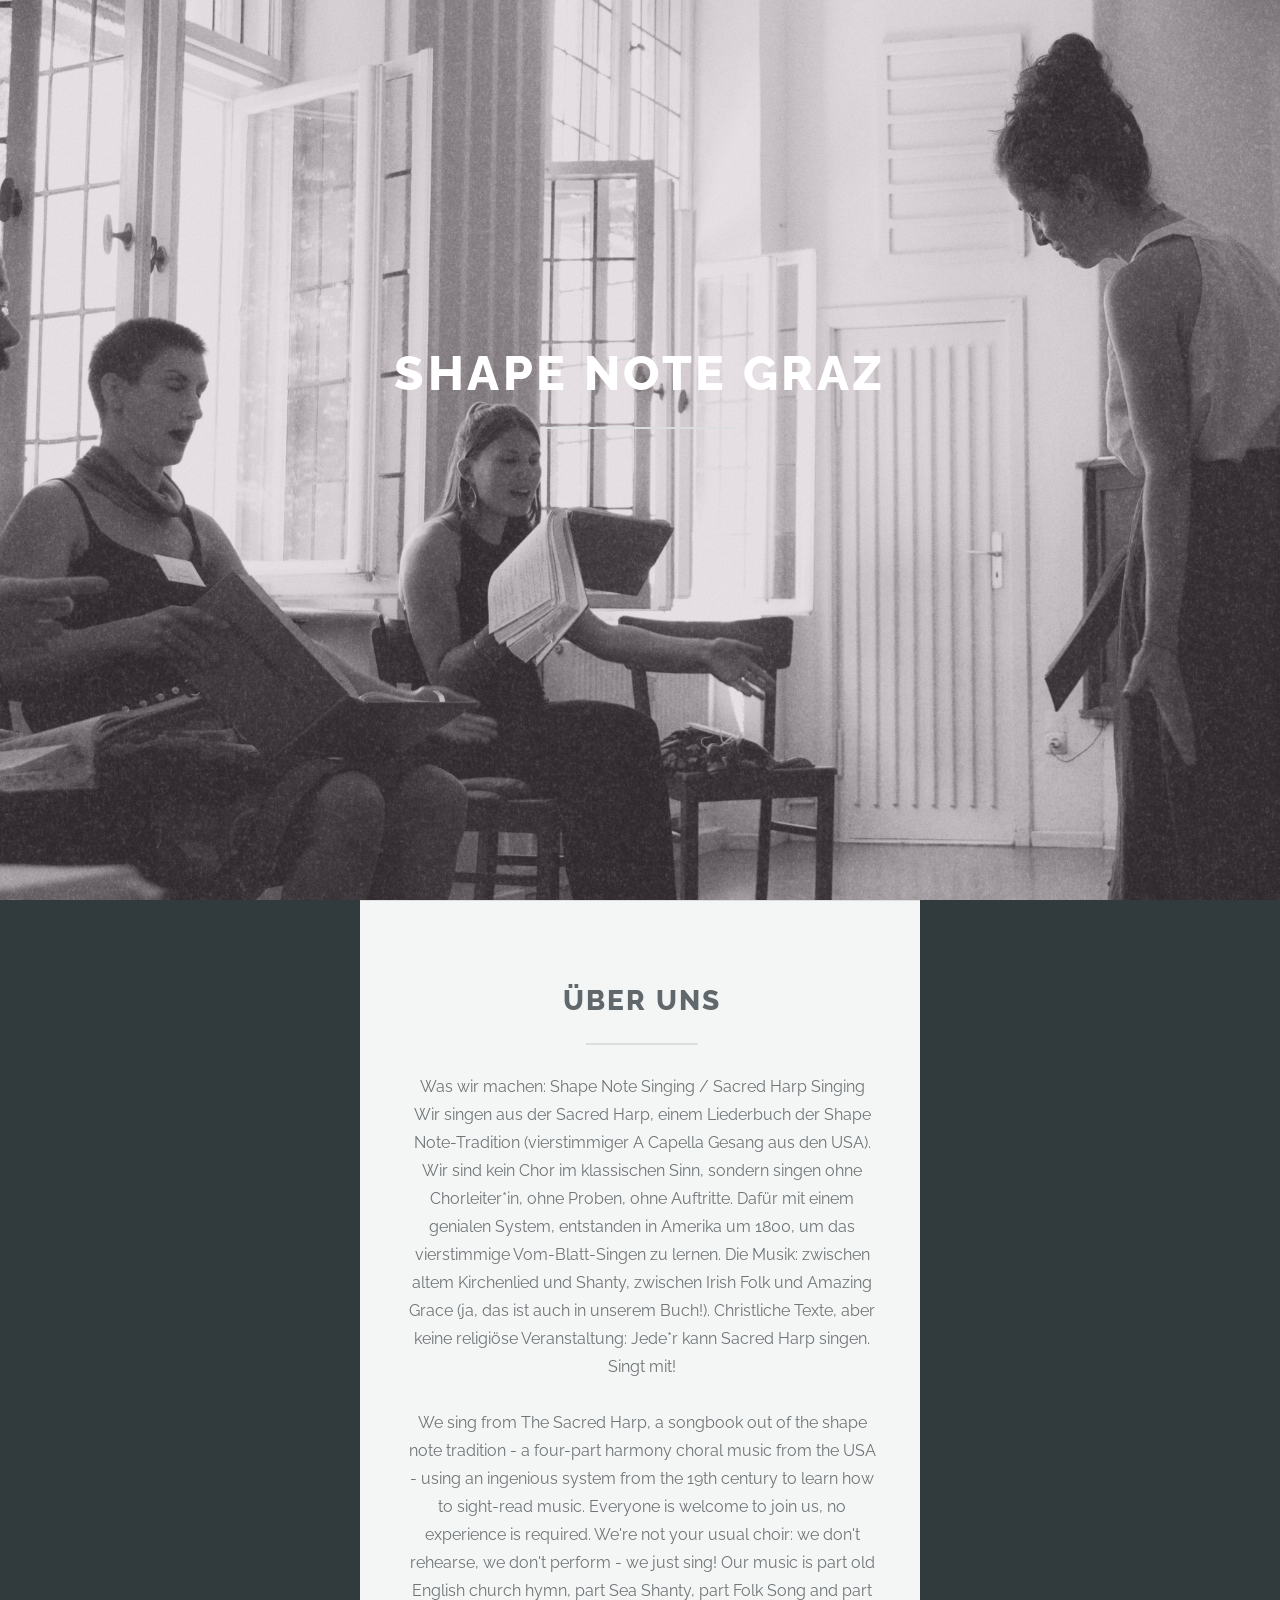
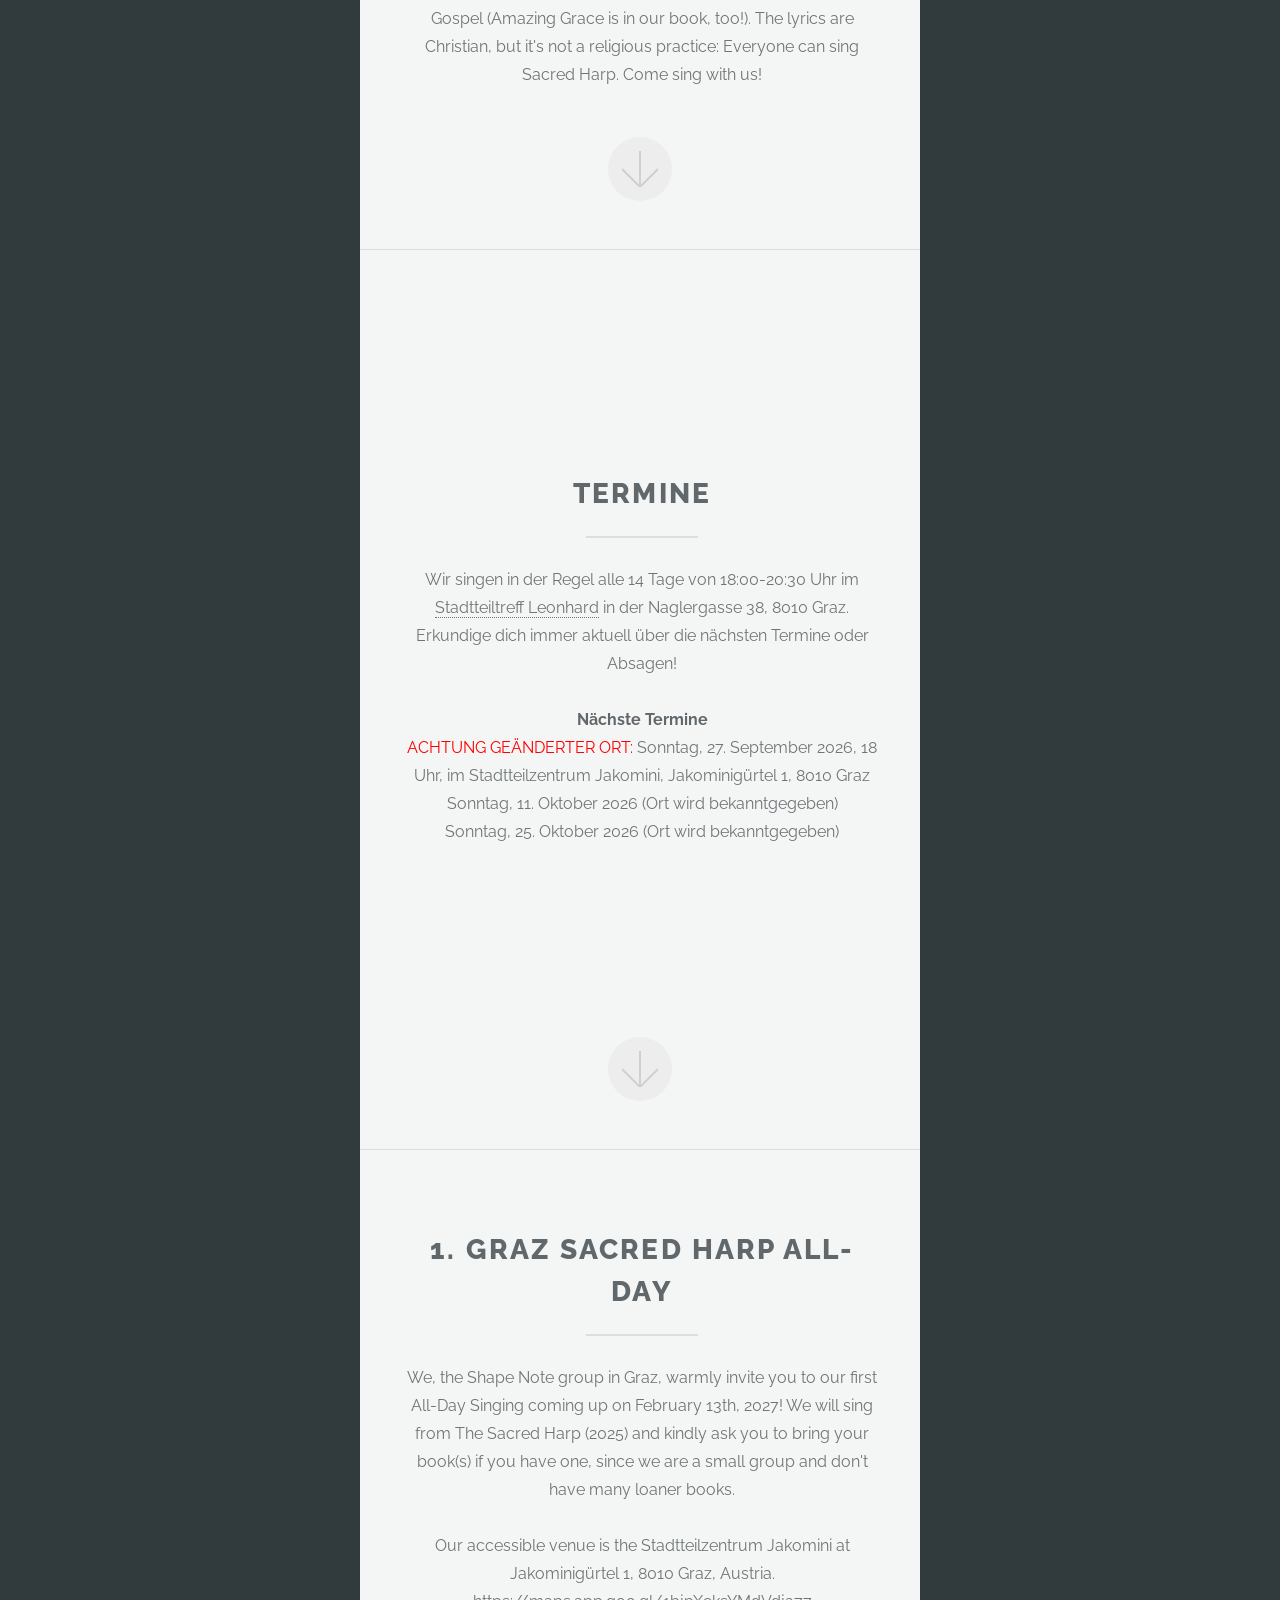
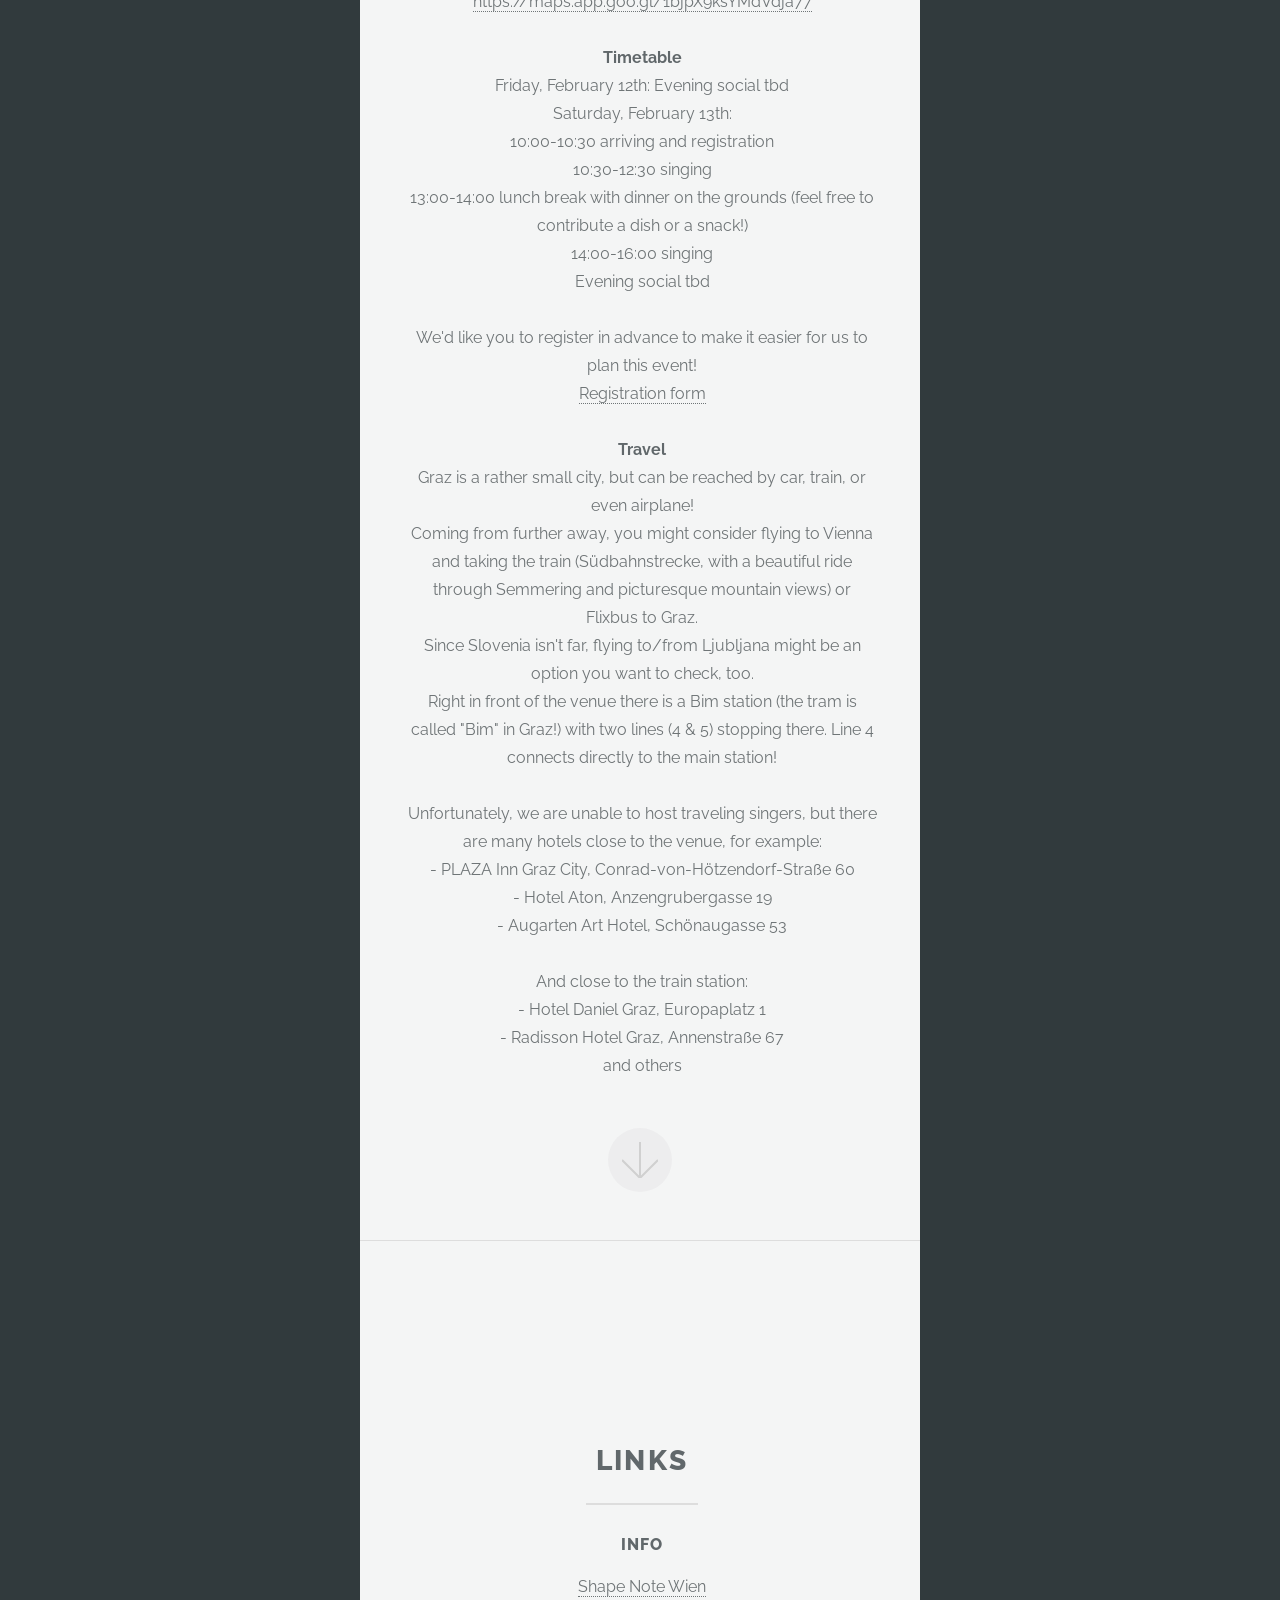
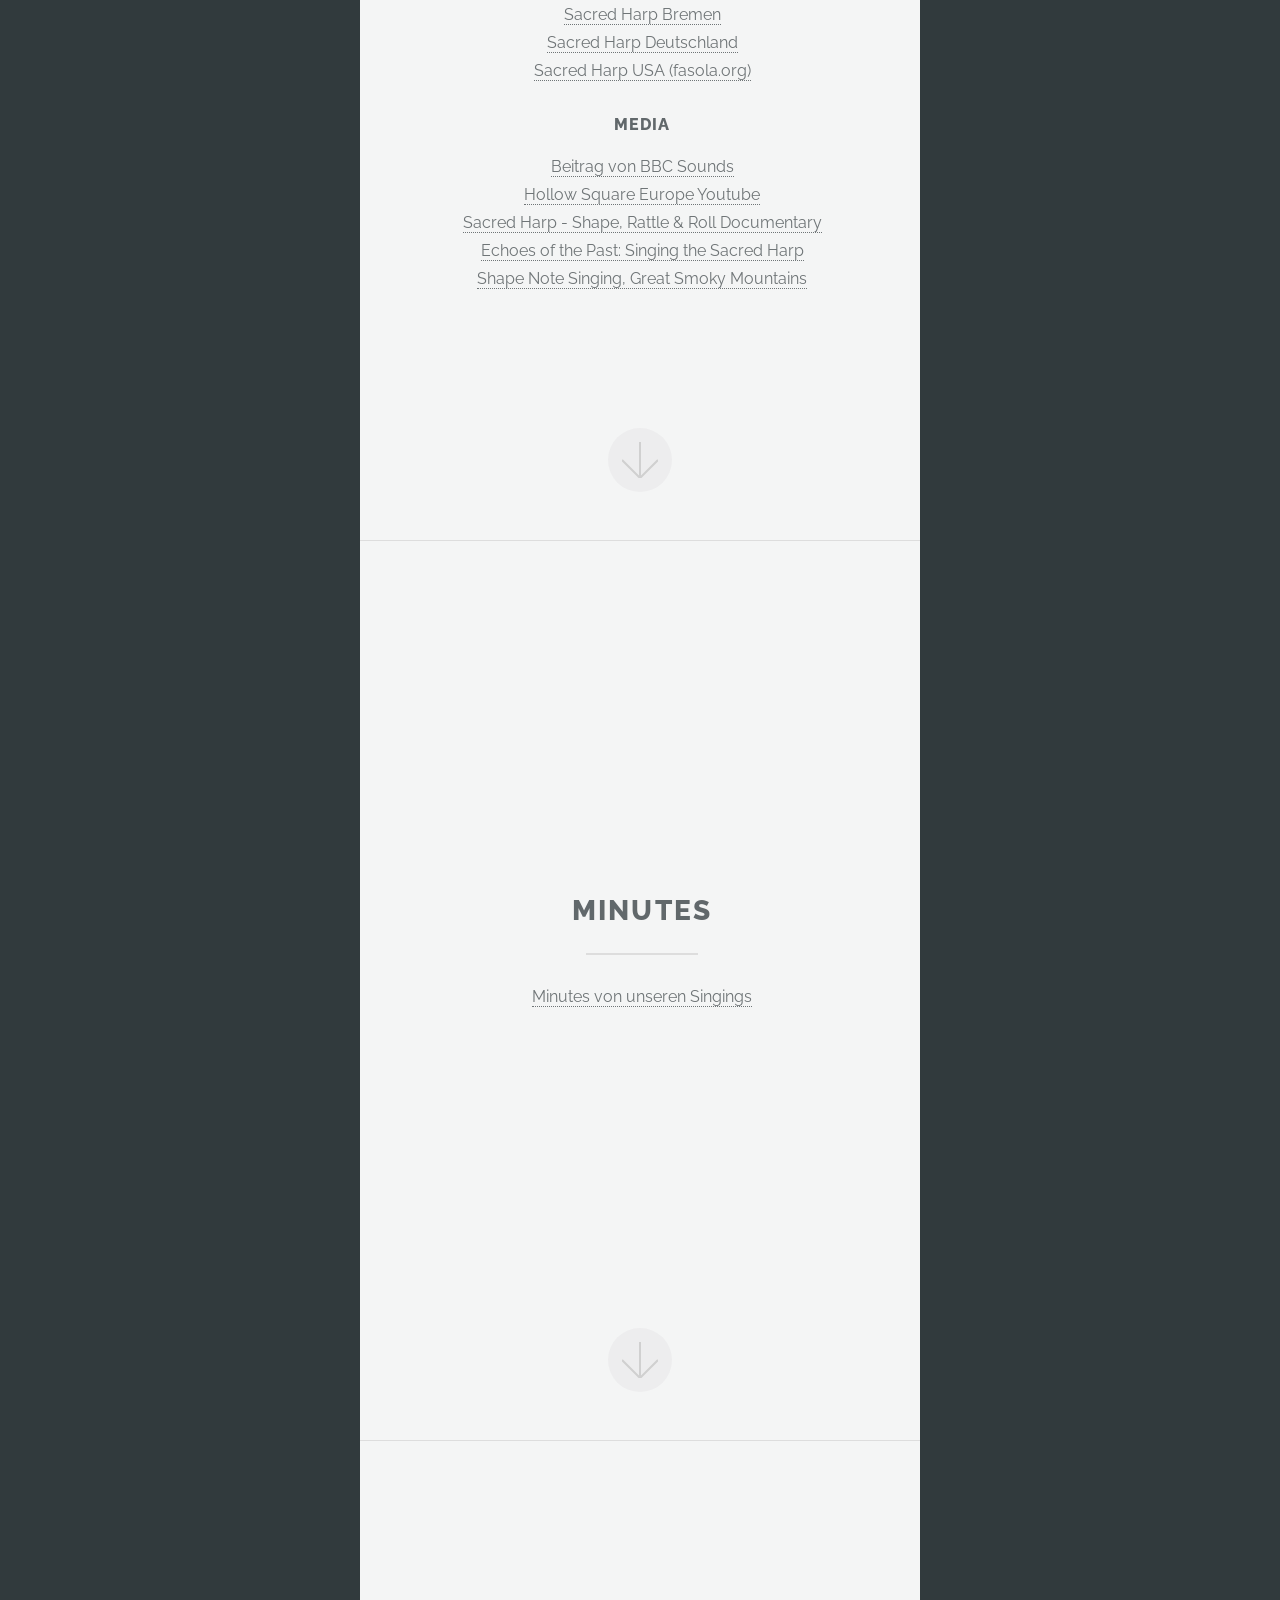
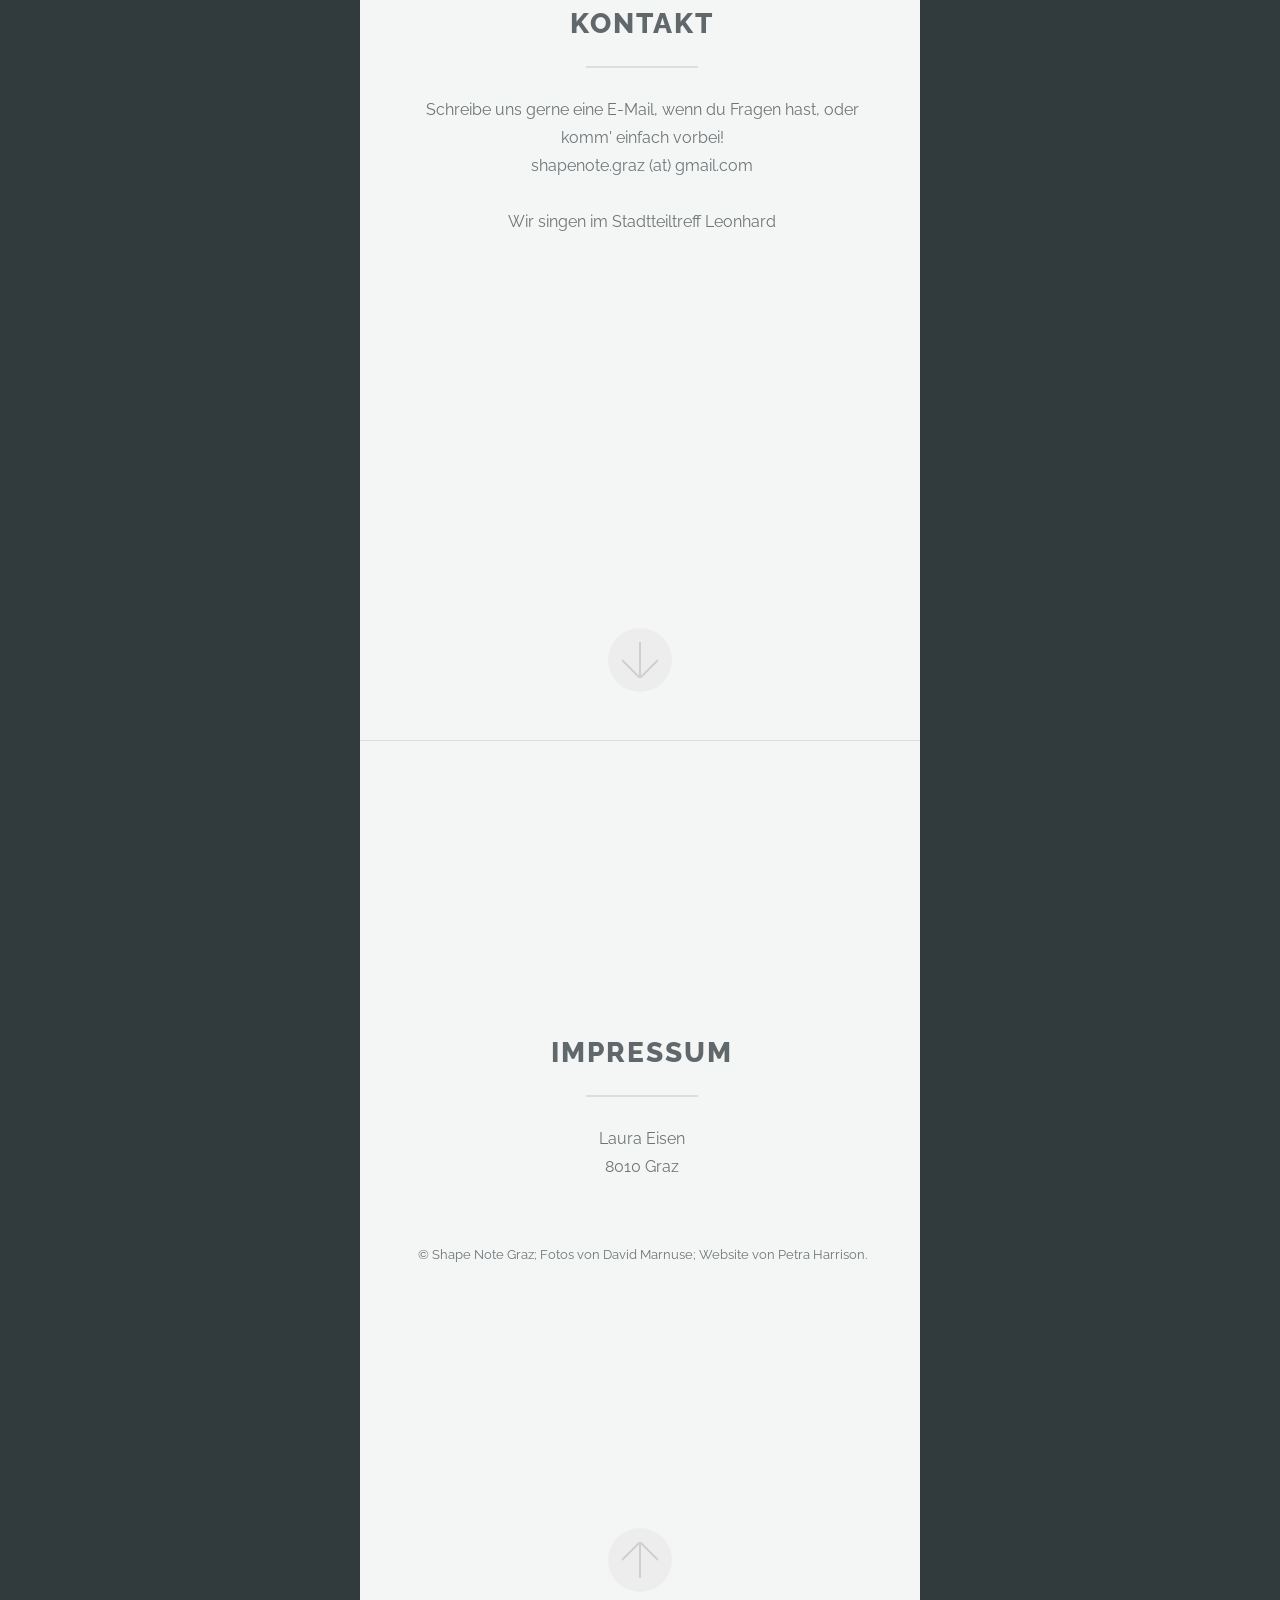
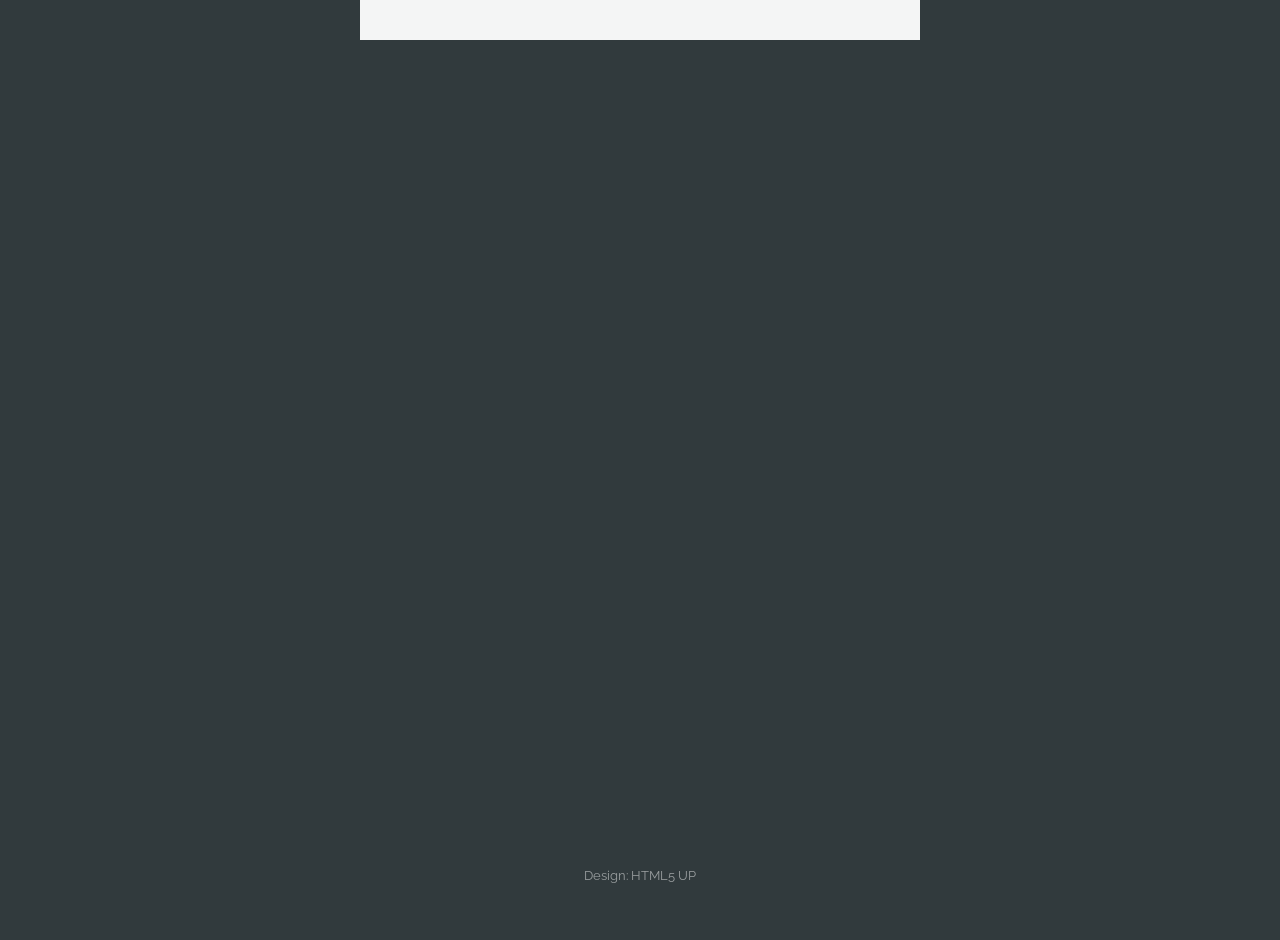
==== index.html @ 1501f300 "red color" ====
<!DOCTYPE HTML>
<!--
	Highlights by HTML5 UP
	html5up.net | @ajlkn
	Free for personal and commercial use under the CCA 3.0 license (html5up.net/license)
-->
<html>
	<head>
		<title>Shape Note Graz</title>
		<meta charset="utf-8" />
		<meta name="viewport" content="width=device-width, initial-scale=1, user-scalable=no" />
		<link rel="stylesheet" href="assets/css/main.css" />
	</head>
	<body class="is-preload">

		<!-- Header -->
			<section id="header">
				<header class="major">
					<h1>Shape Note Graz</h1>
				</header>

			</section>

		<!-- One -->
			<section id="one" class="main special">
				<div class="container">
					<span class="image fit primary"><img src="images/shapenotegraz_02.jpg" alt="" /></span>
					<div class="content">
						<header class="major">
							<h2>Über uns</h2>
						</header>
						<p>Was wir machen:
Shape Note Singing / Sacred Harp Singing<br>
Wir singen aus der Sacred Harp, einem Liederbuch der Shape Note-Tradition (vierstimmiger A Capella Gesang aus den USA). Wir sind kein Chor im klassischen Sinn, sondern singen ohne Chorleiter*in, ohne Proben, ohne Auftritte. Dafür mit einem genialen System, entstanden in Amerika um 1800, um das vierstimmige Vom-Blatt-Singen zu lernen. Die Musik: zwischen altem Kirchenlied und Shanty, zwischen Irish Folk und Amazing Grace (ja, das ist auch in unserem Buch!). Christliche Texte, aber keine religiöse Veranstaltung: Jede*r kann Sacred Harp singen. Singt mit!
<br>
<br>
We sing from The Sacred Harp, a songbook out of the shape note tradition - a four-part harmony choral music from the USA - using an ingenious system from the 19th century to learn how to sight-read music. Everyone is welcome to join us, no experience is required. We're not your usual choir: we don't rehearse, we don't perform - we just sing! Our music is part old English church hymn, part Sea Shanty, part Folk Song and part Gospel (Amazing Grace is in our book, too!). The lyrics are Christian, but it's not a religious practice: Everyone can sing Sacred Harp. Come sing with us!</p>
					</div>
					<a href="#two" class="goto-next scrolly">Weiter</a>
				</div>
			</section>

		<!-- Two -->
			<section id="two" class="main special">
				<div class="container">
					<span class="image fit primary"><img src="images/shapenotegraz_03.jpg" alt="" /></span>
					<div class="content">
						<header class="major">
							<h2>Termine</h2>
						</header>
						<p>Wir singen in der Regel alle 14 Tage von 18:00-20:30 Uhr im <a href="https://www.jukus.at/stadtteilarbeit/stadtteiltreff/" target="_blank">Stadtteiltreff Leonhard</a> in der Naglergasse 38, 8010 Graz. Erkundige dich immer aktuell über die nächsten Termine oder Absagen!
						<br>
						<br>
						<strong>Nächste Termine</strong>
							<br><span style="color: red;">ACHTUNG GEÄNDERTER ORT:</span> Sonntag, 27. September 2026, 18 Uhr, im Stadtteilzentrum Jakomini, Jakominigürtel 1, 8010 Graz
							<br>Sonntag, 11. Oktober 2026 (Ort wird bekanntgegeben)
							<br>Sonntag, 25. Oktober 2026 (Ort wird bekanntgegeben)
						

					</p>
					</div>
					<a href="#three" class="goto-next scrolly">Weiter</a>
				</div>
			</section>

<!-- Three -->
			<section id="three" class="main special">
				<div class="container">
					<span class="image fit primary"><img src="images/shapenotegraz_03.jpg" alt="" /></span>
					<div class="content">
						<header class="major">
							<h2>1. Graz Sacred Harp All-Day</h2>
						</header>
						<p>We, the Shape Note group in Graz, warmly invite you to our first All-Day Singing coming up on February 13th, 2027! We will sing from The Sacred Harp (2025) and kindly ask you to bring your book(s) if you have one, since we are a small group and don't have many loaner books.
						<br>
						<br>Our accessible venue is the Stadtteilzentrum Jakomini at Jakominigürtel 1, 8010 Graz, Austria.
						<br><a href="https://maps.app.goo.gl/1bjpX9ksYMdVdja77" target="_blank">https://maps.app.goo.gl/1bjpX9ksYMdVdja77</a>
						<br>
						<br><strong>Timetable</strong>
						<br>Friday, February 12th: Evening social tbd
						<br>Saturday, February 13th:
						<br>10:00-10:30 arriving and registration
						<br>10:30-12:30 singing
						<br>13:00-14:00 lunch break with dinner on the grounds (feel free to contribute a dish or a snack!)
						<br>14:00-16:00 singing
						<br>Evening social tbd
						<br>
						<br>We'd like you to register in advance to make it easier for us to plan this event!
						<br><a href="https://docs.google.com/forms/d/e/1FAIpQLSd5ibkmKGFxCad-n-oik8t7WnDKS9aViNaMLVV2ccDIF7bvhA/viewform?usp=publish-editor" target="_blank">Registration form</a>
						<br>
						<br><strong>Travel</strong>
						<br>Graz is a rather small city, but can be reached by car, train, or even airplane!
						<br>Coming from further away, you might consider flying to Vienna and taking the train (Südbahnstrecke, with a beautiful ride through Semmering and picturesque mountain views) or Flixbus to Graz.
						<br>Since Slovenia isn't far, flying to/from Ljubljana might be an option you want to check, too.
						<br>Right in front of the venue there is a Bim station (the tram is called "Bim" in Graz!) with two lines (4 & 5) stopping there. Line 4 connects directly to the main station!
						<br>
						<br>Unfortunately, we are unable to host traveling singers, but there are many hotels close to the venue, for example:
						<br>- PLAZA Inn Graz City, Conrad-von-Hötzendorf-Straße 60
						<br>- Hotel Aton, Anzengrubergasse 19
						<br>- Augarten Art Hotel, Schönaugasse 53
						<br>
						<br>And close to the train station:
						<br>- Hotel Daniel Graz, Europaplatz 1
						<br>- Radisson Hotel Graz, Annenstraße 67
						<br>and others
					</p>
					</div>
					<a href="#four" class="goto-next scrolly">Weiter</a>
				</div>
			</section>



	<!-- Four -->
			<section id="four" class="main special">
				<div class="container">
					<span class="image fit primary"><img src="images/shapenotegraz_04.jpeg" alt="" /></span>
					<div class="content">
						<header class="major">
							<h2>Links</h2>
						</header>
					<h3>Info</h3>	
  							<a href="https://shapenote.wien/" target="_blank">Shape Note Wien</a><br>
 							<a href="https://sacredharpbremen.org/" target="_blank">Sacred Harp Bremen</a><br>
							<a href="https://sacredharp.de/" target="_blank">Sacred Harp Deutschland</a><br>
							<a href="https://fasola.org/" target="_blank">Sacred Harp USA (fasola.org)</a><br>
					<br><h3>Media</h3>
							<a href="https://www.bbc.co.uk/sounds/play/w3ct6vnp/" target="_blank">Beitrag von BBC Sounds</a><br>
							<a href="https://www.youtube.com/@hollow_squareEU" target="_blank">Hollow Square Europe Youtube</a><br>
							<a href="https://youtu.be/0J63JvsVFoU?si=hlC-8T3B5l9cWjAL" target="_blank">Sacred Harp - Shape, Rattle & Roll Documentary</a><br>
							<a href="https://youtu.be/s52JDzvIEBg?si=X5OTwfvTvxNDacWZ" target="_blank">Echoes of the Past: Singing the Sacred Harp</a><br>
							<a href="https://youtu.be/FyrUhdBHOg8?si=x1tKJuThgXxLwzIJ" target="_blank">Shape Note Singing, Great Smoky Mountains</a><br>

					</div>
					<a href="#five" class="goto-next scrolly">Weiter</a>
				</div>
			</section>


			<!-- Five -->
			<section id="five" class="main special">
				<div class="container">
					<span class="image fit primary"><img src="images/shapenotegraz_05.jpeg" alt="" /></span>
					<div class="content">
						<header class="major">
							<h2>Minutes</h2>
						</header>
						<p><a href="https://docs.google.com/document/d/1fqN2V4uMs_wAo0e02vJDBTc4wzVezlDKm-hyDaYhWDU/edit?tab=t.0" target="_blank">Minutes von unseren Singings</a></p>
						<ul class="icons-grid">
						</ul>
					</div>
					<a href="#six" class="goto-next scrolly">Weiter</a>
				</div>
			</section>

		<!-- Six -->
			<section id="six" class="main special">
				<div class="container">
					<span class="image fit primary"><img src="images/shapenotegraz_06.jpeg" alt="" /></span>
					<div class="content">
						<header class="major">
							<h2>Kontakt</h2>
						</header>
						<p>Schreibe uns gerne eine E-Mail, wenn du Fragen hast, oder komm' einfach vorbei!
							<br>
							shapenote.graz (at) gmail.com
						<br>
						<br>
						Wir singen im Stadtteiltreff Leonhard<br><br>
						<iframe src="https://www.google.com/maps/embed?pb=!1m18!1m12!1m3!1d2717.5185277195806!2d15.452079375854352!3d47.069294371145574!2m3!1f0!2f0!3f0!3m2!1i1024!2i768!4f13.1!3m3!1m2!1s0x476e4bd2e74c7739%3A0xbff4436b59f023fa!2sStadtteiltreff%20Leonhard!5e0!3m2!1sen!2sde!4v1752093293242!5m2!1sen!2sde" width="300" height="225" style="border:0;" allowfullscreen="" loading="lazy" referrerpolicy="no-referrer-when-downgrade"></iframe>
						
						</p>
					</div>
					<a href="#seven" class="goto-next scrolly">Weiter</a>
				</div>
			</section>

		<!-- Seven -->
			<section id="seven" class="main special">
				<div class="container">
					<span class="image fit primary"><img src="images/shapenotegraz_08.jpeg" alt="" /></span>
					<div class="content">
						<header class="major">
							<h2>Impressum</h2>
						</header>
						<p>Laura Eisen<br>
						8010 Graz<br><br>
						<p style="font-size:80%;">&copy; Shape Note Graz; Fotos von David Marnuse; Website von Petra Harrison.</p>
						</p>
					</div>
					<a href="#one" class="goto-top scrolly">Nach oben</a>
				</div>
			</section>

		<!-- Footer -->
			<section id="footer">
				<footer>	
					<ul class="copyright">
						<li>Design: HTML5 UP</li>
					</ul>
				</footer>
			</section>

		<!-- Scripts -->
			<script src="assets/js/jquery.min.js"></script>
			<script src="assets/js/jquery.scrollex.min.js"></script>
			<script src="assets/js/jquery.scrolly.min.js"></script>
			<script src="assets/js/browser.min.js"></script>
			<script src="assets/js/breakpoints.min.js"></script>
			<script src="assets/js/util.js"></script>
			<script src="assets/js/main.js"></script>

	</body>
</html>
---- assets/css/main.css ----
@import url("fontawesome-all.min.css");
@import url("https://fonts.googleapis.com/css?family=Raleway:400,400italic,700,800");

/*
	Highlights by HTML5 UP
	html5up.net | @ajlkn
	Free for personal and commercial use under the CCA 3.0 license (html5up.net/license)
*/

html, body, div, span, applet, object,
iframe, h1, h2, h3, h4, h5, h6, p, blockquote,
pre, a, abbr, acronym, address, big, cite,
code, del, dfn, em, img, ins, kbd, q, s, samp,
small, strike, strong, sub, sup, tt, var, b,
u, i, center, dl, dt, dd, ol, ul, li, fieldset,
form, label, legend, table, caption, tbody,
tfoot, thead, tr, th, td, article, aside,
canvas, details, embed, figure, figcaption,
footer, header, hgroup, menu, nav, output, ruby,
section, summary, time, mark, audio, video {
	margin: 0;
	padding: 0;
	border: 0;
	font-size: 100%;
	font: inherit;
	vertical-align: baseline;}

article, aside, details, figcaption, figure,
footer, header, hgroup, menu, nav, section {
	display: block;}

body {
	line-height: 1;
}

ol, ul {
	list-style: none;
}

blockquote, q {
	quotes: none;
}

	blockquote:before, blockquote:after, q:before, q:after {
		content: '';
		content: none;
	}

table {
	border-collapse: collapse;
	border-spacing: 0;
}

body {
	-webkit-text-size-adjust: none;
}

mark {
	background-color: transparent;
	color: inherit;
}

input::-moz-focus-inner {
	border: 0;
	padding: 0;
}

input, select, textarea {
	-moz-appearance: none;
	-webkit-appearance: none;
	-ms-appearance: none;
	appearance: none;
}

/* Basic */

	html {
		box-sizing: border-box;
	}

	*, *:before, *:after {
		box-sizing: inherit;
	}

	html {
		background-color: #313a3d;
		background-attachment: fixed,						fixed;
		background-image: url("images/overlay.png"), url("../../images/shapenotegraz_01.jpg");
		background-position: top left,					center center;
		background-repeat: repeat,						none;
		background-size: auto,						cover;
	}

	html.is-preload *, html.is-preload *:before, html.is-preload *:after {
		-moz-animation: none !important;
		-webkit-animation: none !important;
		-ms-animation: none !important;
		animation: none !important;
		-moz-transition: none !important;
		-webkit-transition: none !important;
		-ms-transition: none !important;
		transition: none !important;
	}

	html.is-touch {
		height: 100vh;
		overflow: hidden;
	}

		html.is-touch #wrapper {
			-webkit-backface-visibility: hidden;
			-webkit-overflow-scrolling: touch;
			-webkit-transform: translate3d(0, 0, 0);
			height: 100vh;
			overflow: auto;
		}

	body, input, select, textarea {
		color: #6f7577;
		font-family: "Raleway", "Helvetica", sans-serif;
		font-size: 15pt;
		font-weight: 400;
		line-height: 1.75em;
	}

	a {
		-moz-transition: color 0.2s ease-in-out, border-bottom-color 0.2s ease-in-out;
		-webkit-transition: color 0.2s ease-in-out, border-bottom-color 0.2s ease-in-out;
		-ms-transition: color 0.2s ease-in-out, border-bottom-color 0.2s ease-in-out;
		transition: color 0.2s ease-in-out, border-bottom-color 0.2s ease-in-out;
		border-bottom: dotted 1px;
		color: #6f7577;
		text-decoration: none;
	}

		a:hover {
			border-bottom-color: transparent !important;
			color: #2b2d2e !important;
			text-decoration: none;
		}

	strong, b {
		color: #61686b;
		font-weight: 700;
	}

	em, i {
		font-style: italic;
	}

	p {
		margin: 0 0 2em 0;
	}

	h1, h2, h3, h4, h5, h6 {
		color: #61686b;
		font-weight: 800;
		letter-spacing: 0.075em;
		line-height: 1em;
		margin: 0 0 1em 0;
		text-transform: uppercase;
	}

		h1 a, h2 a, h3 a, h4 a, h5 a, h6 a {
			color: inherit;
			text-decoration: none;
		}

	h2 {
		font-size: 1.75em;
		line-height: 1.5em;
	}

	h3 {
		font-size: 1em;
		line-height: 1.5em;
	}

	h4 {
		font-size: 0.9em;
		line-height: 1.5em;
	}

	h5 {
		font-size: 0.8em;
		line-height: 1.5em;
	}

	h6 {
		font-size: 0.7em;
		line-height: 1.5em;
	}

	sub {
		font-size: 0.8em;
		position: relative;
		top: 0.5em;
	}

	sup {
		font-size: 0.8em;
		position: relative;
		top: -0.5em;
	}

	hr {
		border: 0;
		border-bottom: solid 1px #dddddd;
		margin: 2em 0;
	}

		hr.major {
			margin: 3em 0;
		}

	blockquote {
		border-left: solid 6px #dddddd;
		font-style: italic;
		margin: 0 0 2em 0;
		padding: 0.5em 0 0.5em 1.5em;
	}

	code {
		background: rgba(144, 144, 144, 0.075);
		font-family: "Courier New", monospace;
		font-size: 0.9em;
		margin: 0 0.25em;
		padding: 0.25em 0.65em;
	}

	pre {
		-webkit-overflow-scrolling: touch;
		font-family: "Courier New", monospace;
		font-size: 0.9em;
		margin: 0 0 2em 0;
	}

		pre code {
			display: block;
			line-height: 1.75em;
			padding: 1em 1.5em;
			overflow-x: auto;
		}

	.align-left {
		text-align: left;
	}

	.align-center {
		text-align: center;
	}

	.align-right {
		text-align: right;
	}

/* Container */

	.container {
		margin: 0 auto;
		max-width: calc(100% - 4em);
		width: 35em;
	}

		.container.xsmall {
			width: 8.75em;
		}

		.container.small {
			width: 17.5em;
		}

		.container.medium {
			width: 26.25em;
		}

		.container.large {
			width: 43.75em;
		}

		.container.xlarge {
			width: 52.5em;
		}

		.container.max {
			width: 100%;
		}

		@media screen and (max-width: 980px) {

			.container {
				width: 80% !important;
				max-width: 100% !important;
			}

		}

		@media screen and (max-width: 480px) {

			.container {
				width: 100% !important;
			}

		}

/* Row */

	.row {
		display: flex;
		flex-wrap: wrap;
		box-sizing: border-box;
		align-items: stretch;
	}

		.row > * {
			box-sizing: border-box;
		}

		.row.gtr-uniform > * > :last-child {
			margin-bottom: 0;
		}

		.row.aln-left {
			justify-content: flex-start;
		}

		.row.aln-center {
			justify-content: center;
		}

		.row.aln-right {
			justify-content: flex-end;
		}

		.row.aln-top {
			align-items: flex-start;
		}

		.row.aln-middle {
			align-items: center;
		}

		.row.aln-bottom {
			align-items: flex-end;
		}

		.row > .imp {
			order: -1;
		}

		.row > .col-1 {
			width: 8.33333%;
		}

		.row > .off-1 {
			margin-left: 8.33333%;
		}

		.row > .col-2 {
			width: 16.66667%;
		}

		.row > .off-2 {
			margin-left: 16.66667%;
		}

		.row > .col-3 {
			width: 25%;
		}

		.row > .off-3 {
			margin-left: 25%;
		}

		.row > .col-4 {
			width: 33.33333%;
		}

		.row > .off-4 {
			margin-left: 33.33333%;
		}

		.row > .col-5 {
			width: 41.66667%;
		}

		.row > .off-5 {
			margin-left: 41.66667%;
		}

		.row > .col-6 {
			width: 50%;
		}

		.row > .off-6 {
			margin-left: 50%;
		}

		.row > .col-7 {
			width: 58.33333%;
		}

		.row > .off-7 {
			margin-left: 58.33333%;
		}

		.row > .col-8 {
			width: 66.66667%;
		}

		.row > .off-8 {
			margin-left: 66.66667%;
		}

		.row > .col-9 {
			width: 75%;
		}

		.row > .off-9 {
			margin-left: 75%;
		}

		.row > .col-10 {
			width: 83.33333%;
		}

		.row > .off-10 {
			margin-left: 83.33333%;
		}

		.row > .col-11 {
			width: 91.66667%;
		}

		.row > .off-11 {
			margin-left: 91.66667%;
		}

		.row > .col-12 {
			width: 100%;
		}

		.row > .off-12 {
			margin-left: 100%;
		}

		.row.gtr-0 {
			margin-top: 0;
			margin-left: 0em;
		}

			.row.gtr-0 > * {
				padding: 0 0 0 0em;
			}

			.row.gtr-0.gtr-uniform {
				margin-top: 0em;
			}

				.row.gtr-0.gtr-uniform > * {
					padding-top: 0em;
				}

		.row.gtr-25 {
			margin-top: 0;
			margin-left: -0.375em;
		}

			.row.gtr-25 > * {
				padding: 0 0 0 0.375em;
			}

			.row.gtr-25.gtr-uniform {
				margin-top: -0.375em;
			}

				.row.gtr-25.gtr-uniform > * {
					padding-top: 0.375em;
				}

		.row.gtr-50 {
			margin-top: 0;
			margin-left: -0.75em;
		}

			.row.gtr-50 > * {
				padding: 0 0 0 0.75em;
			}

			.row.gtr-50.gtr-uniform {
				margin-top: -0.75em;
			}

				.row.gtr-50.gtr-uniform > * {
					padding-top: 0.75em;
				}

		.row {
			margin-top: 0;
			margin-left: -1.5em;
		}

			.row > * {
				padding: 0 0 0 1.5em;
			}

			.row.gtr-uniform {
				margin-top: -1.5em;
			}

				.row.gtr-uniform > * {
					padding-top: 1.5em;
				}

		.row.gtr-150 {
			margin-top: 0;
			margin-left: -2.25em;
		}

			.row.gtr-150 > * {
				padding: 0 0 0 2.25em;
			}

			.row.gtr-150.gtr-uniform {
				margin-top: -2.25em;
			}

				.row.gtr-150.gtr-uniform > * {
					padding-top: 2.25em;
				}

		.row.gtr-200 {
			margin-top: 0;
			margin-left: -3em;
		}

			.row.gtr-200 > * {
				padding: 0 0 0 3em;
			}

			.row.gtr-200.gtr-uniform {
				margin-top: -3em;
			}

				.row.gtr-200.gtr-uniform > * {
					padding-top: 3em;
				}

		@media screen and (max-width: 1680px) {

			.row {
				display: flex;
				flex-wrap: wrap;
				box-sizing: border-box;
				align-items: stretch;
			}

				.row > * {
					box-sizing: border-box;
				}

				.row.gtr-uniform > * > :last-child {
					margin-bottom: 0;
				}

				.row.aln-left {
					justify-content: flex-start;
				}

				.row.aln-center {
					justify-content: center;
				}

				.row.aln-right {
					justify-content: flex-end;
				}

				.row.aln-top {
					align-items: flex-start;
				}

				.row.aln-middle {
					align-items: center;
				}

				.row.aln-bottom {
					align-items: flex-end;
				}

				.row > .imp-large {
					order: -1;
				}

				.row > .col-1-large {
					width: 8.33333%;
				}

				.row > .off-1-large {
					margin-left: 8.33333%;
				}

				.row > .col-2-large {
					width: 16.66667%;
				}

				.row > .off-2-large {
					margin-left: 16.66667%;
				}

				.row > .col-3-large {
					width: 25%;
				}

				.row > .off-3-large {
					margin-left: 25%;
				}

				.row > .col-4-large {
					width: 33.33333%;
				}

				.row > .off-4-large {
					margin-left: 33.33333%;
				}

				.row > .col-5-large {
					width: 41.66667%;
				}

				.row > .off-5-large {
					margin-left: 41.66667%;
				}

				.row > .col-6-large {
					width: 50%;
				}

				.row > .off-6-large {
					margin-left: 50%;
				}

				.row > .col-7-large {
					width: 58.33333%;
				}

				.row > .off-7-large {
					margin-left: 58.33333%;
				}

				.row > .col-8-large {
					width: 66.66667%;
				}

				.row > .off-8-large {
					margin-left: 66.66667%;
				}

				.row > .col-9-large {
					width: 75%;
				}

				.row > .off-9-large {
					margin-left: 75%;
				}

				.row > .col-10-large {
					width: 83.33333%;
				}

				.row > .off-10-large {
					margin-left: 83.33333%;
				}

				.row > .col-11-large {
					width: 91.66667%;
				}

				.row > .off-11-large {
					margin-left: 91.66667%;
				}

				.row > .col-12-large {
					width: 100%;
				}

				.row > .off-12-large {
					margin-left: 100%;
				}

				.row.gtr-0 {
					margin-top: 0;
					margin-left: 0em;
				}

					.row.gtr-0 > * {
						padding: 0 0 0 0em;
					}

					.row.gtr-0.gtr-uniform {
						margin-top: 0em;
					}

						.row.gtr-0.gtr-uniform > * {
							padding-top: 0em;
						}

				.row.gtr-25 {
					margin-top: 0;
					margin-left: -0.375em;
				}

					.row.gtr-25 > * {
						padding: 0 0 0 0.375em;
					}

					.row.gtr-25.gtr-uniform {
						margin-top: -0.375em;
					}

						.row.gtr-25.gtr-uniform > * {
							padding-top: 0.375em;
						}

				.row.gtr-50 {
					margin-top: 0;
					margin-left: -0.75em;
				}

					.row.gtr-50 > * {
						padding: 0 0 0 0.75em;
					}

					.row.gtr-50.gtr-uniform {
						margin-top: -0.75em;
					}

						.row.gtr-50.gtr-uniform > * {
							padding-top: 0.75em;
						}

				.row {
					margin-top: 0;
					margin-left: -1.5em;
				}

					.row > * {
						padding: 0 0 0 1.5em;
					}

					.row.gtr-uniform {
						margin-top: -1.5em;
					}

						.row.gtr-uniform > * {
							padding-top: 1.5em;
						}

				.row.gtr-150 {
					margin-top: 0;
					margin-left: -2.25em;
				}

					.row.gtr-150 > * {
						padding: 0 0 0 2.25em;
					}

					.row.gtr-150.gtr-uniform {
						margin-top: -2.25em;
					}

						.row.gtr-150.gtr-uniform > * {
							padding-top: 2.25em;
						}

				.row.gtr-200 {
					margin-top: 0;
					margin-left: -3em;
				}

					.row.gtr-200 > * {
						padding: 0 0 0 3em;
					}

					.row.gtr-200.gtr-uniform {
						margin-top: -3em;
					}

						.row.gtr-200.gtr-uniform > * {
							padding-top: 3em;
						}

		}

		@media screen and (max-width: 980px) {

			.row {
				display: flex;
				flex-wrap: wrap;
				box-sizing: border-box;
				align-items: stretch;
			}

				.row > * {
					box-sizing: border-box;
				}

				.row.gtr-uniform > * > :last-child {
					margin-bottom: 0;
				}

				.row.aln-left {
					justify-content: flex-start;
				}

				.row.aln-center {
					justify-content: center;
				}

				.row.aln-right {
					justify-content: flex-end;
				}

				.row.aln-top {
					align-items: flex-start;
				}

				.row.aln-middle {
					align-items: center;
				}

				.row.aln-bottom {
					align-items: flex-end;
				}

				.row > .imp-medium {
					order: -1;
				}

				.row > .col-1-medium {
					width: 8.33333%;
				}

				.row > .off-1-medium {
					margin-left: 8.33333%;
				}

				.row > .col-2-medium {
					width: 16.66667%;
				}

				.row > .off-2-medium {
					margin-left: 16.66667%;
				}

				.row > .col-3-medium {
					width: 25%;
				}

				.row > .off-3-medium {
					margin-left: 25%;
				}

				.row > .col-4-medium {
					width: 33.33333%;
				}

				.row > .off-4-medium {
					margin-left: 33.33333%;
				}

				.row > .col-5-medium {
					width: 41.66667%;
				}

				.row > .off-5-medium {
					margin-left: 41.66667%;
				}

				.row > .col-6-medium {
					width: 50%;
				}

				.row > .off-6-medium {
					margin-left: 50%;
				}

				.row > .col-7-medium {
					width: 58.33333%;
				}

				.row > .off-7-medium {
					margin-left: 58.33333%;
				}

				.row > .col-8-medium {
					width: 66.66667%;
				}

				.row > .off-8-medium {
					margin-left: 66.66667%;
				}

				.row > .col-9-medium {
					width: 75%;
				}

				.row > .off-9-medium {
					margin-left: 75%;
				}

				.row > .col-10-medium {
					width: 83.33333%;
				}

				.row > .off-10-medium {
					margin-left: 83.33333%;
				}

				.row > .col-11-medium {
					width: 91.66667%;
				}

				.row > .off-11-medium {
					margin-left: 91.66667%;
				}

				.row > .col-12-medium {
					width: 100%;
				}

				.row > .off-12-medium {
					margin-left: 100%;
				}

				.row.gtr-0 {
					margin-top: 0;
					margin-left: 0em;
				}

					.row.gtr-0 > * {
						padding: 0 0 0 0em;
					}

					.row.gtr-0.gtr-uniform {
						margin-top: 0em;
					}

						.row.gtr-0.gtr-uniform > * {
							padding-top: 0em;
						}

				.row.gtr-25 {
					margin-top: 0;
					margin-left: -0.375em;
				}

					.row.gtr-25 > * {
						padding: 0 0 0 0.375em;
					}

					.row.gtr-25.gtr-uniform {
						margin-top: -0.375em;
					}

						.row.gtr-25.gtr-uniform > * {
							padding-top: 0.375em;
						}

				.row.gtr-50 {
					margin-top: 0;
					margin-left: -0.75em;
				}

					.row.gtr-50 > * {
						padding: 0 0 0 0.75em;
					}

					.row.gtr-50.gtr-uniform {
						margin-top: -0.75em;
					}

						.row.gtr-50.gtr-uniform > * {
							padding-top: 0.75em;
						}

				.row {
					margin-top: 0;
					margin-left: -1.5em;
				}

					.row > * {
						padding: 0 0 0 1.5em;
					}

					.row.gtr-uniform {
						margin-top: -1.5em;
					}

						.row.gtr-uniform > * {
							padding-top: 1.5em;
						}

				.row.gtr-150 {
					margin-top: 0;
					margin-left: -2.25em;
				}

					.row.gtr-150 > * {
						padding: 0 0 0 2.25em;
					}

					.row.gtr-150.gtr-uniform {
						margin-top: -2.25em;
					}

						.row.gtr-150.gtr-uniform > * {
							padding-top: 2.25em;
						}

				.row.gtr-200 {
					margin-top: 0;
					margin-left: -3em;
				}

					.row.gtr-200 > * {
						padding: 0 0 0 3em;
					}

					.row.gtr-200.gtr-uniform {
						margin-top: -3em;
					}

						.row.gtr-200.gtr-uniform > * {
							padding-top: 3em;
						}

		}

		@media screen and (max-width: 736px) {

			.row {
				display: flex;
				flex-wrap: wrap;
				box-sizing: border-box;
				align-items: stretch;
			}

				.row > * {
					box-sizing: border-box;
				}

				.row.gtr-uniform > * > :last-child {
					margin-bottom: 0;
				}

				.row.aln-left {
					justify-content: flex-start;
				}

				.row.aln-center {
					justify-content: center;
				}

				.row.aln-right {
					justify-content: flex-end;
				}

				.row.aln-top {
					align-items: flex-start;
				}

				.row.aln-middle {
					align-items: center;
				}

				.row.aln-bottom {
					align-items: flex-end;
				}

				.row > .imp-small {
					order: -1;
				}

				.row > .col-1-small {
					width: 8.33333%;
				}

				.row > .off-1-small {
					margin-left: 8.33333%;
				}

				.row > .col-2-small {
					width: 16.66667%;
				}

				.row > .off-2-small {
					margin-left: 16.66667%;
				}

				.row > .col-3-small {
					width: 25%;
				}

				.row > .off-3-small {
					margin-left: 25%;
				}

				.row > .col-4-small {
					width: 33.33333%;
				}

				.row > .off-4-small {
					margin-left: 33.33333%;
				}

				.row > .col-5-small {
					width: 41.66667%;
				}

				.row > .off-5-small {
					margin-left: 41.66667%;
				}

				.row > .col-6-small {
					width: 50%;
				}

				.row > .off-6-small {
					margin-left: 50%;
				}

				.row > .col-7-small {
					width: 58.33333%;
				}

				.row > .off-7-small {
					margin-left: 58.33333%;
				}

				.row > .col-8-small {
					width: 66.66667%;
				}

				.row > .off-8-small {
					margin-left: 66.66667%;
				}

				.row > .col-9-small {
					width: 75%;
				}

				.row > .off-9-small {
					margin-left: 75%;
				}

				.row > .col-10-small {
					width: 83.33333%;
				}

				.row > .off-10-small {
					margin-left: 83.33333%;
				}

				.row > .col-11-small {
					width: 91.66667%;
				}

				.row > .off-11-small {
					margin-left: 91.66667%;
				}

				.row > .col-12-small {
					width: 100%;
				}

				.row > .off-12-small {
					margin-left: 100%;
				}

				.row.gtr-0 {
					margin-top: 0;
					margin-left: 0em;
				}

					.row.gtr-0 > * {
						padding: 0 0 0 0em;
					}

					.row.gtr-0.gtr-uniform {
						margin-top: 0em;
					}

						.row.gtr-0.gtr-uniform > * {
							padding-top: 0em;
						}

				.row.gtr-25 {
					margin-top: 0;
					margin-left: -0.25em;
				}

					.row.gtr-25 > * {
						padding: 0 0 0 0.25em;
					}

					.row.gtr-25.gtr-uniform {
						margin-top: -0.25em;
					}

						.row.gtr-25.gtr-uniform > * {
							padding-top: 0.25em;
						}

				.row.gtr-50 {
					margin-top: 0;
					margin-left: -0.5em;
				}

					.row.gtr-50 > * {
						padding: 0 0 0 0.5em;
					}

					.row.gtr-50.gtr-uniform {
						margin-top: -0.5em;
					}

						.row.gtr-50.gtr-uniform > * {
							padding-top: 0.5em;
						}

				.row {
					margin-top: 0;
					margin-left: -1em;
				}

					.row > * {
						padding: 0 0 0 1em;
					}

					.row.gtr-uniform {
						margin-top: -1em;
					}

						.row.gtr-uniform > * {
							padding-top: 1em;
						}

				.row.gtr-150 {
					margin-top: 0;
					margin-left: -1.5em;
				}

					.row.gtr-150 > * {
						padding: 0 0 0 1.5em;
					}

					.row.gtr-150.gtr-uniform {
						margin-top: -1.5em;
					}

						.row.gtr-150.gtr-uniform > * {
							padding-top: 1.5em;
						}

				.row.gtr-200 {
					margin-top: 0;
					margin-left: -2em;
				}

					.row.gtr-200 > * {
						padding: 0 0 0 2em;
					}

					.row.gtr-200.gtr-uniform {
						margin-top: -2em;
					}

						.row.gtr-200.gtr-uniform > * {
							padding-top: 2em;
						}

		}

		@media screen and (max-width: 480px) {

			.row {
				display: flex;
				flex-wrap: wrap;
				box-sizing: border-box;
				align-items: stretch;
			}

				.row > * {
					box-sizing: border-box;
				}

				.row.gtr-uniform > * > :last-child {
					margin-bottom: 0;
				}

				.row.aln-left {
					justify-content: flex-start;
				}

				.row.aln-center {
					justify-content: center;
				}

				.row.aln-right {
					justify-content: flex-end;
				}

				.row.aln-top {
					align-items: flex-start;
				}

				.row.aln-middle {
					align-items: center;
				}

				.row.aln-bottom {
					align-items: flex-end;
				}

				.row > .imp-xsmall {
					order: -1;
				}

				.row > .col-1-xsmall {
					width: 8.33333%;
				}

				.row > .off-1-xsmall {
					margin-left: 8.33333%;
				}

				.row > .col-2-xsmall {
					width: 16.66667%;
				}

				.row > .off-2-xsmall {
					margin-left: 16.66667%;
				}

				.row > .col-3-xsmall {
					width: 25%;
				}

				.row > .off-3-xsmall {
					margin-left: 25%;
				}

				.row > .col-4-xsmall {
					width: 33.33333%;
				}

				.row > .off-4-xsmall {
					margin-left: 33.33333%;
				}

				.row > .col-5-xsmall {
					width: 41.66667%;
				}

				.row > .off-5-xsmall {
					margin-left: 41.66667%;
				}

				.row > .col-6-xsmall {
					width: 50%;
				}

				.row > .off-6-xsmall {
					margin-left: 50%;
				}

				.row > .col-7-xsmall {
					width: 58.33333%;
				}

				.row > .off-7-xsmall {
					margin-left: 58.33333%;
				}

				.row > .col-8-xsmall {
					width: 66.66667%;
				}

				.row > .off-8-xsmall {
					margin-left: 66.66667%;
				}

				.row > .col-9-xsmall {
					width: 75%;
				}

				.row > .off-9-xsmall {
					margin-left: 75%;
				}

				.row > .col-10-xsmall {
					width: 83.33333%;
				}

				.row > .off-10-xsmall {
					margin-left: 83.33333%;
				}

				.row > .col-11-xsmall {
					width: 91.66667%;
				}

				.row > .off-11-xsmall {
					margin-left: 91.66667%;
				}

				.row > .col-12-xsmall {
					width: 100%;
				}

				.row > .off-12-xsmall {
					margin-left: 100%;
				}

				.row.gtr-0 {
					margin-top: 0;
					margin-left: 0em;
				}

					.row.gtr-0 > * {
						padding: 0 0 0 0em;
					}

					.row.gtr-0.gtr-uniform {
						margin-top: 0em;
					}

						.row.gtr-0.gtr-uniform > * {
							padding-top: 0em;
						}

				.row.gtr-25 {
					margin-top: 0;
					margin-left: -0.25em;
				}

					.row.gtr-25 > * {
						padding: 0 0 0 0.25em;
					}

					.row.gtr-25.gtr-uniform {
						margin-top: -0.25em;
					}

						.row.gtr-25.gtr-uniform > * {
							padding-top: 0.25em;
						}

				.row.gtr-50 {
					margin-top: 0;
					margin-left: -0.5em;
				}

					.row.gtr-50 > * {
						padding: 0 0 0 0.5em;
					}

					.row.gtr-50.gtr-uniform {
						margin-top: -0.5em;
					}

						.row.gtr-50.gtr-uniform > * {
							padding-top: 0.5em;
						}

				.row {
					margin-top: 0;
					margin-left: -1em;
				}

					.row > * {
						padding: 0 0 0 1em;
					}

					.row.gtr-uniform {
						margin-top: -1em;
					}

						.row.gtr-uniform > * {
							padding-top: 1em;
						}

				.row.gtr-150 {
					margin-top: 0;
					margin-left: -1.5em;
				}

					.row.gtr-150 > * {
						padding: 0 0 0 1.5em;
					}

					.row.gtr-150.gtr-uniform {
						margin-top: -1.5em;
					}

						.row.gtr-150.gtr-uniform > * {
							padding-top: 1.5em;
						}

				.row.gtr-200 {
					margin-top: 0;
					margin-left: -2em;
				}

					.row.gtr-200 > * {
						padding: 0 0 0 2em;
					}

					.row.gtr-200.gtr-uniform {
						margin-top: -2em;
					}

						.row.gtr-200.gtr-uniform > * {
							padding-top: 2em;
						}

		}

/* Loader */

	@-moz-keyframes spinner-show {
		0% {
			opacity: 0;
		}

		100% {
			opacity: 1;
		}
	}

	@-webkit-keyframes spinner-show {
		0% {
			opacity: 0;
		}

		100% {
			opacity: 1;
		}
	}

	@-ms-keyframes spinner-show {
		0% {
			opacity: 0;
		}

		100% {
			opacity: 1;
		}
	}

	@keyframes spinner-show {
		0% {
			opacity: 0;
		}

		100% {
			opacity: 1;
		}
	}

	@-moz-keyframes spinner-hide {
		0% {
			color: #464e50;
			z-index: 10001;
			-moz-transform: scale(1) rotate(0deg);
			-webkit-transform: scale(1) rotate(0deg);
			-ms-transform: scale(1) rotate(0deg);
			transform: scale(1) rotate(0deg);
		}

		99% {
			color: #313a3d;
			z-index: 10001;
			-moz-transform: scale(0.5) rotate(360deg);
			-webkit-transform: scale(0.5) rotate(360deg);
			-ms-transform: scale(0.5) rotate(360deg);
			transform: scale(0.5) rotate(360deg);
		}

		100% {
			color: #313a3d;
			z-index: -1;
			-moz-transform: scale(0) rotate(360deg);
			-webkit-transform: scale(0) rotate(360deg);
			-ms-transform: scale(0) rotate(360deg);
			transform: scale(0) rotate(360deg);
		}
	}

	@-webkit-keyframes spinner-hide {
		0% {
			color: #464e50;
			z-index: 10001;
			-moz-transform: scale(1) rotate(0deg);
			-webkit-transform: scale(1) rotate(0deg);
			-ms-transform: scale(1) rotate(0deg);
			transform: scale(1) rotate(0deg);
		}

		99% {
			color: #313a3d;
			z-index: 10001;
			-moz-transform: scale(0.5) rotate(360deg);
			-webkit-transform: scale(0.5) rotate(360deg);
			-ms-transform: scale(0.5) rotate(360deg);
			transform: scale(0.5) rotate(360deg);
		}

		100% {
			color: #313a3d;
			z-index: -1;
			-moz-transform: scale(0) rotate(360deg);
			-webkit-transform: scale(0) rotate(360deg);
			-ms-transform: scale(0) rotate(360deg);
			transform: scale(0) rotate(360deg);
		}
	}

	@-ms-keyframes spinner-hide {
		0% {
			color: #464e50;
			z-index: 10001;
			-moz-transform: scale(1) rotate(0deg);
			-webkit-transform: scale(1) rotate(0deg);
			-ms-transform: scale(1) rotate(0deg);
			transform: scale(1) rotate(0deg);
		}

		99% {
			color: #313a3d;
			z-index: 10001;
			-moz-transform: scale(0.5) rotate(360deg);
			-webkit-transform: scale(0.5) rotate(360deg);
			-ms-transform: scale(0.5) rotate(360deg);
			transform: scale(0.5) rotate(360deg);
		}

		100% {
			color: #313a3d;
			z-index: -1;
			-moz-transform: scale(0) rotate(360deg);
			-webkit-transform: scale(0) rotate(360deg);
			-ms-transform: scale(0) rotate(360deg);
			transform: scale(0) rotate(360deg);
		}
	}

	@keyframes spinner-hide {
		0% {
			color: #464e50;
			z-index: 10001;
			-moz-transform: scale(1) rotate(0deg);
			-webkit-transform: scale(1) rotate(0deg);
			-ms-transform: scale(1) rotate(0deg);
			transform: scale(1) rotate(0deg);
		}

		99% {
			color: #313a3d;
			z-index: 10001;
			-moz-transform: scale(0.5) rotate(360deg);
			-webkit-transform: scale(0.5) rotate(360deg);
			-ms-transform: scale(0.5) rotate(360deg);
			transform: scale(0.5) rotate(360deg);
		}

		100% {
			color: #313a3d;
			z-index: -1;
			-moz-transform: scale(0) rotate(360deg);
			-webkit-transform: scale(0) rotate(360deg);
			-ms-transform: scale(0) rotate(360deg);
			transform: scale(0) rotate(360deg);
		}
	}

	@-moz-keyframes spinner-rotate {
		0% {
			-moz-transform: scale(1) rotate(0deg);
			-webkit-transform: scale(1) rotate(0deg);
			-ms-transform: scale(1) rotate(0deg);
			transform: scale(1) rotate(0deg);
		}

		100% {
			-moz-transform: scale(1) rotate(360deg);
			-webkit-transform: scale(1) rotate(360deg);
			-ms-transform: scale(1) rotate(360deg);
			transform: scale(1) rotate(360deg);
		}
	}

	@-webkit-keyframes spinner-rotate {
		0% {
			-moz-transform: scale(1) rotate(0deg);
			-webkit-transform: scale(1) rotate(0deg);
			-ms-transform: scale(1) rotate(0deg);
			transform: scale(1) rotate(0deg);
		}

		100% {
			-moz-transform: scale(1) rotate(360deg);
			-webkit-transform: scale(1) rotate(360deg);
			-ms-transform: scale(1) rotate(360deg);
			transform: scale(1) rotate(360deg);
		}
	}

	@-ms-keyframes spinner-rotate {
		0% {
			-moz-transform: scale(1) rotate(0deg);
			-webkit-transform: scale(1) rotate(0deg);
			-ms-transform: scale(1) rotate(0deg);
			transform: scale(1) rotate(0deg);
		}

		100% {
			-moz-transform: scale(1) rotate(360deg);
			-webkit-transform: scale(1) rotate(360deg);
			-ms-transform: scale(1) rotate(360deg);
			transform: scale(1) rotate(360deg);
		}
	}

	@keyframes spinner-rotate {
		0% {
			-moz-transform: scale(1) rotate(0deg);
			-webkit-transform: scale(1) rotate(0deg);
			-ms-transform: scale(1) rotate(0deg);
			transform: scale(1) rotate(0deg);
		}

		100% {
			-moz-transform: scale(1) rotate(360deg);
			-webkit-transform: scale(1) rotate(360deg);
			-ms-transform: scale(1) rotate(360deg);
			transform: scale(1) rotate(360deg);
		}
	}

	@-moz-keyframes overlay-hide {
		0% {
			opacity: 1;
			z-index: 10000;
		}

		15% {
			opacity: 1;
			z-index: 10000;
		}

		99% {
			opacity: 0;
			z-index: 10000;
		}

		100% {
			opacity: 0;
			z-index: -1;
		}
	}

	@-webkit-keyframes overlay-hide {
		0% {
			opacity: 1;
			z-index: 10000;
		}

		15% {
			opacity: 1;
			z-index: 10000;
		}

		99% {
			opacity: 0;
			z-index: 10000;
		}

		100% {
			opacity: 0;
			z-index: -1;
		}
	}

	@-ms-keyframes overlay-hide {
		0% {
			opacity: 1;
			z-index: 10000;
		}

		15% {
			opacity: 1;
			z-index: 10000;
		}

		99% {
			opacity: 0;
			z-index: 10000;
		}

		100% {
			opacity: 0;
			z-index: -1;
		}
	}

	@keyframes overlay-hide {
		0% {
			opacity: 1;
			z-index: 10000;
		}

		15% {
			opacity: 1;
			z-index: 10000;
		}

		99% {
			opacity: 0;
			z-index: 10000;
		}

		100% {
			opacity: 0;
			z-index: -1;
		}
	}

	html body {
		text-decoration: none;
	}

		html body:before {
			-moz-osx-font-smoothing: grayscale;
			-webkit-font-smoothing: antialiased;
			display: inline-block;
			font-style: normal;
			font-variant: normal;
			text-rendering: auto;
			line-height: 1;
			text-transform: none !important;
			font-family: 'Font Awesome 5 Free';
			font-weight: 900;
		}

		html body:before {
			-moz-animation: spinner-show 1.5s 1 0.25s ease forwards, spinner-hide 0.25s ease-in-out forwards !important;
			-webkit-animation: spinner-show 1.5s 1 0.25s ease forwards, spinner-hide 0.25s ease-in-out forwards !important;
			-ms-animation: spinner-show 1.5s 1 0.25s ease forwards, spinner-hide 0.25s ease-in-out forwards !important;
			animation: spinner-show 1.5s 1 0.25s ease forwards, spinner-hide 0.25s ease-in-out forwards !important;
			-moz-transform-origin: 50% 50%;
			-webkit-transform-origin: 50% 50%;
			-ms-transform-origin: 50% 50%;
			transform-origin: 50% 50%;
			color: #464e50;
			content: '\f1ce';
			cursor: default;
			display: block;
			font-size: 2em;
			height: 2em;
			left: 50%;
			opacity: 0;
			line-height: 2em;
			margin: -1em 0 0 -1em;
			position: fixed;
			text-align: center;
			top: 50%;
			width: 2em;
			z-index: -1;
		}

		html body:after {
			-moz-animation: overlay-hide 1s ease-in forwards !important;
			-webkit-animation: overlay-hide 1s ease-in forwards !important;
			-ms-animation: overlay-hide 1s ease-in forwards !important;
			animation: overlay-hide 1s ease-in forwards !important;
			background: #313a3d;
			content: '';
			display: block;
			height: 100%;
			left: 0;
			opacity: 0;
			position: fixed;
			top: 0;
			width: 100%;
			z-index: -1;
		}

	html.is-preload body:before {
		-moz-animation: spinner-show 1.5s 1 0.25s ease forwards, spinner-rotate 0.75s infinite linear !important;
		-webkit-animation: spinner-show 1.5s 1 0.25s ease forwards, spinner-rotate 0.75s infinite linear !important;
		-ms-animation: spinner-show 1.5s 1 0.25s ease forwards, spinner-rotate 0.75s infinite linear !important;
		animation: spinner-show 1.5s 1 0.25s ease forwards, spinner-rotate 0.75s infinite linear !important;
		z-index: 10001;
	}

	html.is-preload body:after {
		-moz-animation: none !important;
		-webkit-animation: none !important;
		-ms-animation: none !important;
		animation: none !important;
		opacity: 1;
		z-index: 10000;
	}

	@media (-webkit-min-device-pixel-ratio: 2) {

		html body:before {
			line-height: 2.025em;
		}

	}

/* Section/Article */

	section.special, article.special {
		text-align: center;
	}

	header p {
		color: #a8b0b3;
		letter-spacing: 0.05em;
		text-transform: uppercase;
	}

	header h1 + p {
		margin-top: -1em;
	}

	header h2 + p {
		margin-top: -1em;
	}

	header h3 + p {
		margin-top: -0.8em;
	}

	header h4 + p,
	header h5 + p,
	header h6 + p {
		font-size: 0.8em;
		margin-top: -0.6em;
	}

	header.major {
		text-align: center;
	}

		header.major h1, header.major h2, header.major h3, header.major h4, header.major h5, header.major h6 {
			position: relative;
		}

			header.major h1:after, header.major h2:after, header.major h3:after, header.major h4:after, header.major h5:after, header.major h6:after {
				background: #dddddd;
				content: '';
				display: block;
				height: 2px;
				margin: 0.75em auto 0 auto;
				position: relative;
				width: 4em;
			}

		header.major p {
			margin-top: 0;
		}

/* Form */

	form {
		margin: 0 0 2em 0;
	}

	label {
		color: #61686b;
		display: block;
		font-size: 0.9em;
		font-weight: 700;
		margin: 0 0 1em 0;
	}

	input[type="text"],
	input[type="password"],
	input[type="email"],
	select,
	textarea {
		-moz-appearance: none;
		-webkit-appearance: none;
		-ms-appearance: none;
		appearance: none;
		background: rgba(144, 144, 144, 0.15);
		border-radius: 0;
		border: none;
		color: inherit;
		display: block;
		outline: 0;
		padding: 0 1em;
		text-decoration: none;
		width: 100%;
	}

		input[type="text"]:invalid,
		input[type="password"]:invalid,
		input[type="email"]:invalid,
		select:invalid,
		textarea:invalid {
			box-shadow: none;
		}

		input[type="text"]:focus,
		input[type="password"]:focus,
		input[type="email"]:focus,
		select:focus,
		textarea:focus {
			box-shadow: inset 0 0 0 2px #8cd1a8;
		}

	select {
		background-image: url("data:image/svg+xml;charset=utf8,%3Csvg xmlns='http://www.w3.org/2000/svg' width='40' height='40' preserveAspectRatio='none' viewBox='0 0 40 40'%3E%3Cpath d='M9.4,12.3l10.4,10.4l10.4-10.4c0.2-0.2,0.5-0.4,0.9-0.4c0.3,0,0.6,0.1,0.9,0.4l3.3,3.3c0.2,0.2,0.4,0.5,0.4,0.9 c0,0.4-0.1,0.6-0.4,0.9L20.7,31.9c-0.2,0.2-0.5,0.4-0.9,0.4c-0.3,0-0.6-0.1-0.9-0.4L4.3,17.3c-0.2-0.2-0.4-0.5-0.4-0.9 c0-0.4,0.1-0.6,0.4-0.9l3.3-3.3c0.2-0.2,0.5-0.4,0.9-0.4S9.1,12.1,9.4,12.3z' fill='%23a8b0b3' /%3E%3C/svg%3E");
		background-size: 1.25rem;
		background-repeat: no-repeat;
		background-position: calc(100% - 1rem) center;
		height: 3em;
		padding-right: 3em;
		text-overflow: ellipsis;
	}

		select option {
			color: #61686b;
			background: #fff;
		}

		select:focus::-ms-value {
			background-color: transparent;
		}

		select::-ms-expand {
			display: none;
		}

	input[type="text"],
	input[type="password"],
	input[type="email"],
	select {
		height: 3em;
	}

	textarea {
		padding: 0.75em 1em;
	}

	input[type="checkbox"],
	input[type="radio"] {
		-moz-appearance: none;
		-webkit-appearance: none;
		-ms-appearance: none;
		appearance: none;
		display: block;
		float: left;
		margin-right: -2em;
		opacity: 0;
		width: 1em;
		z-index: -1;
	}

		input[type="checkbox"] + label,
		input[type="radio"] + label {
			text-decoration: none;
			color: #6f7577;
			cursor: pointer;
			display: inline-block;
			font-size: 1em;
			font-weight: 400;
			padding-left: 2.55em;
			padding-right: 0.75em;
			position: relative;
		}

			input[type="checkbox"] + label:before,
			input[type="radio"] + label:before {
				-moz-osx-font-smoothing: grayscale;
				-webkit-font-smoothing: antialiased;
				display: inline-block;
				font-style: normal;
				font-variant: normal;
				text-rendering: auto;
				line-height: 1;
				text-transform: none !important;
				font-family: 'Font Awesome 5 Free';
				font-weight: 900;
			}

			input[type="checkbox"] + label:before,
			input[type="radio"] + label:before {
				background: rgba(144, 144, 144, 0.15);
				content: '';
				display: inline-block;
				font-size: 0.8em;
				height: 2.25em;
				left: 0;
				line-height: 2.25em;
				position: absolute;
				text-align: center;
				top: 0;
				width: 2.25em;
			}

		input[type="checkbox"]:checked + label:before,
		input[type="radio"]:checked + label:before {
			background: #313a3d;
			color: #ffffff;
			content: '\f00c';
		}

		input[type="checkbox"]:focus + label:before,
		input[type="radio"]:focus + label:before {
			box-shadow: inset 0 0 0 2px #8cd1a8;
		}

	input[type="radio"] + label:before {
		border-radius: 100%;
	}

	::-webkit-input-placeholder {
		color: #a8b0b3 !important;
		opacity: 1.0;
	}

	:-moz-placeholder {
		color: #a8b0b3 !important;
		opacity: 1.0;
	}

	::-moz-placeholder {
		color: #a8b0b3 !important;
		opacity: 1.0;
	}

	:-ms-input-placeholder {
		color: #a8b0b3 !important;
		opacity: 1.0;
	}

/* Box */

	.box {
		border: solid 2px #dddddd;
		margin-bottom: 2em;
		padding: 1.5em;
	}

		.box > :last-child,
		.box > :last-child > :last-child,
		.box > :last-child > :last-child > :last-child {
			margin-bottom: 0;
		}

		.box.alt {
			border: 0;
			border-radius: 0;
			padding: 0;
		}

/* Icon */

	.icon {
		text-decoration: none;
		border-bottom: none;
		position: relative;
	}

		.icon:before {
			-moz-osx-font-smoothing: grayscale;
			-webkit-font-smoothing: antialiased;
			display: inline-block;
			font-style: normal;
			font-variant: normal;
			text-rendering: auto;
			line-height: 1;
			text-transform: none !important;
			font-family: 'Font Awesome 5 Free';
			font-weight: 400;
		}

		.icon > .label {
			display: none;
		}

		.icon:before {
			line-height: inherit;
		}

		.icon.solid:before {
			font-weight: 900;
		}

		.icon.brands:before {
			font-family: 'Font Awesome 5 Brands';
		}

		.icon.major {
			display: block;
			margin: 0 0 1em 0;
		}

			.icon.major:before {
				font-size: 2.5em;
			}

/* Image */

	.image {
		border: 0;
		display: inline-block;
		position: relative;
	}

		.image:before {
			background: url("images/overlay.png");
			content: '';
			display: block;
			height: 100%;
			left: 0;
			position: absolute;
			top: 0;
			width: 100%;
		}

		.image img {
			display: block;
		}

		.image.left {
			float: left;
			margin: 0 1.5em 1em 0;
			top: 0.25em;
		}

		.image.right {
			float: right;
			margin: 0 0 1em 1.5em;
			top: 0.25em;
		}

		.image.left, .image.right {
			max-width: 40%;
		}

			.image.left img, .image.right img {
				width: 100%;
			}

		.image.fit {
			display: block;
			margin: 0 0 2em 0;
			width: 100%;
		}

			.image.fit img {
				width: 100%;
			}

/* List */

	ol {
		list-style: decimal;
		margin: 0 0 2em 0;
		padding-left: 1.25em;
	}

		ol li {
			padding-left: 0.25em;
		}

	ul {
		list-style: disc;
		margin: 0 0 2em 0;
		padding-left: 1em;
	}

		ul li {
			padding-left: 0.5em;
		}

		ul.alt {
			list-style: none;
			padding-left: 0;
		}

			ul.alt li {
				border-top: solid 1px #dddddd;
				padding: 0.5em 0;
			}

				ul.alt li:first-child {
					border-top: 0;
					padding-top: 0;
				}

	dl {
		margin: 0 0 2em 0;
	}

/* Icons */

	ul.icons {
		cursor: default;
		list-style: none;
		padding-left: 0;
	}

		ul.icons li {
			display: inline-block;
			padding: 0 1.5em 0 0;
		}

			ul.icons li:last-child {
				padding-right: 0;
			}

			ul.icons li .icon:before {
				font-size: 1.5em;
			}

/* Icons Grid */

	ul.icons-grid {
		list-style: none;
		padding: 0;
		position: relative;
	}

		ul.icons-grid li {
			display: block;
			float: left;
			padding: 3em 0;
			width: 50%;
		}

			ul.icons-grid li h3 {
				margin: 0;
			}

			ul.icons-grid li:nth-child(2n + 1) {
				box-shadow: inset -1px 0 0 0 #dddddd, 1px 0 0 0 #dddddd;
			}

			ul.icons-grid li:nth-child(2n + 3):before {
				background: #dddddd;
				content: '';
				display: block;
				height: 2px;
				margin-top: -3em;
				position: absolute;
				width: 100%;
			}

		ul.icons-grid:after {
			clear: both;
			content: '';
			display: block;
		}

/* Actions */

	ul.actions {
		display: -moz-flex;
		display: -webkit-flex;
		display: -ms-flex;
		display: flex;
		cursor: default;
		list-style: none;
		margin-left: -1em;
		padding-left: 0;
	}

		ul.actions li {
			padding: 0 0 0 1em;
			vertical-align: middle;
		}

		ul.actions.special {
			-moz-justify-content: center;
			-webkit-justify-content: center;
			-ms-justify-content: center;
			justify-content: center;
			width: 100%;
			margin-left: 0;
		}

			ul.actions.special li:first-child {
				padding-left: 0;
			}

		ul.actions.stacked {
			-moz-flex-direction: column;
			-webkit-flex-direction: column;
			-ms-flex-direction: column;
			flex-direction: column;
			margin-left: 0;
		}

			ul.actions.stacked li {
				padding: 1.3em 0 0 0;
			}

				ul.actions.stacked li:first-child {
					padding-top: 0;
				}

		ul.actions.fit {
			width: calc(100% + 1em);
		}

			ul.actions.fit li {
				-moz-flex-grow: 1;
				-webkit-flex-grow: 1;
				-ms-flex-grow: 1;
				flex-grow: 1;
				-moz-flex-shrink: 1;
				-webkit-flex-shrink: 1;
				-ms-flex-shrink: 1;
				flex-shrink: 1;
				width: 100%;
			}

				ul.actions.fit li > * {
					width: 100%;
				}

			ul.actions.fit.stacked {
				width: 100%;
			}

		@media screen and (max-width: 480px) {

			ul.actions:not(.fixed) {
				-moz-flex-direction: column;
				-webkit-flex-direction: column;
				-ms-flex-direction: column;
				flex-direction: column;
				margin-left: 0;
				width: 100% !important;
			}

				ul.actions:not(.fixed) li {
					-moz-flex-grow: 1;
					-webkit-flex-grow: 1;
					-ms-flex-grow: 1;
					flex-grow: 1;
					-moz-flex-shrink: 1;
					-webkit-flex-shrink: 1;
					-ms-flex-shrink: 1;
					flex-shrink: 1;
					padding: 1em 0 0 0;
					text-align: center;
					width: 100%;
				}

					ul.actions:not(.fixed) li > * {
						width: 100%;
					}

					ul.actions:not(.fixed) li:first-child {
						padding-top: 0;
					}

					ul.actions:not(.fixed) li input[type="submit"],
					ul.actions:not(.fixed) li input[type="reset"],
					ul.actions:not(.fixed) li input[type="button"],
					ul.actions:not(.fixed) li button,
					ul.actions:not(.fixed) li .button {
						width: 100%;
					}

						ul.actions:not(.fixed) li input[type="submit"].icon:before,
						ul.actions:not(.fixed) li input[type="reset"].icon:before,
						ul.actions:not(.fixed) li input[type="button"].icon:before,
						ul.actions:not(.fixed) li button.icon:before,
						ul.actions:not(.fixed) li .button.icon:before {
							margin-left: -0.5em;
						}

		}

/* Table */

	.table-wrapper {
		-webkit-overflow-scrolling: touch;
		overflow-x: auto;
	}

	table {
		margin: 0 0 2em 0;
		width: 100%;
	}

		table tbody tr {
			border: solid 1px #dddddd;
			border-left: 0;
			border-right: 0;
		}

			table tbody tr:nth-child(2n + 1) {
				background-color: rgba(144, 144, 144, 0.075);
			}

		table td {
			padding: 0.75em 0.75em;
		}

		table th {
			color: #61686b;
			font-size: 0.9em;
			font-weight: 700;
			padding: 0 0.75em 0.75em 0.75em;
			text-align: left;
		}

		table thead {
			border-bottom: solid 2px #dddddd;
		}

		table tfoot {
			border-top: solid 2px #dddddd;
		}

		table.alt {
			border-collapse: separate;
		}

			table.alt tbody tr td {
				border: solid 1px #dddddd;
				border-left-width: 0;
				border-top-width: 0;
			}

				table.alt tbody tr td:first-child {
					border-left-width: 1px;
				}

			table.alt tbody tr:first-child td {
				border-top-width: 1px;
			}

			table.alt thead {
				border-bottom: 0;
			}

			table.alt tfoot {
				border-top: 0;
			}

/* Button */

	input[type="submit"],
	input[type="reset"],
	input[type="button"],
	button,
	.button {
		-moz-appearance: none;
		-webkit-appearance: none;
		-ms-appearance: none;
		appearance: none;
		-moz-transition: background-color 0.2s ease-in-out, color 0.2s ease-in-out;
		-webkit-transition: background-color 0.2s ease-in-out, color 0.2s ease-in-out;
		-ms-transition: background-color 0.2s ease-in-out, color 0.2s ease-in-out;
		transition: background-color 0.2s ease-in-out, color 0.2s ease-in-out;
		background-color: transparent;
		border-radius: 0;
		border: 0;
		box-shadow: inset 0 0 0 2px #dddddd;
		color: #61686b !important;
		cursor: pointer;
		display: inline-block;
		font-weight: 700;
		height: 3em;
		letter-spacing: 0.05em;
		line-height: 3.15em;
		padding: 0 2em;
		text-align: center;
		text-decoration: none;
		text-transform: uppercase;
		white-space: nowrap;
	}

		input[type="submit"]:hover,
		input[type="reset"]:hover,
		input[type="button"]:hover,
		button:hover,
		.button:hover {
			background-color: rgba(144, 144, 144, 0.075);
			color: #61686b !important;
		}

		input[type="submit"]:active,
		input[type="reset"]:active,
		input[type="button"]:active,
		button:active,
		.button:active {
			background-color: rgba(144, 144, 144, 0.15);
			color: #61686b !important;
		}

		input[type="submit"].icon,
		input[type="reset"].icon,
		input[type="button"].icon,
		button.icon,
		.button.icon {
			padding-left: 1.35em;
		}

			input[type="submit"].icon:before,
			input[type="reset"].icon:before,
			input[type="button"].icon:before,
			button.icon:before,
			.button.icon:before {
				color: #a8b0b3;
				margin-right: 0.5em;
			}

		input[type="submit"].fit,
		input[type="reset"].fit,
		input[type="button"].fit,
		button.fit,
		.button.fit {
			width: 100%;
		}

		input[type="submit"].small,
		input[type="reset"].small,
		input[type="button"].small,
		button.small,
		.button.small {
			font-size: 0.8em;
		}

		input[type="submit"].large,
		input[type="reset"].large,
		input[type="button"].large,
		button.large,
		.button.large {
			font-size: 1.35em;
		}

		input[type="submit"].primary,
		input[type="reset"].primary,
		input[type="button"].primary,
		button.primary,
		.button.primary {
			background-color: #8cd1a8;
			border: 0;
			box-shadow: none;
			color: #ffffff !important;
		}

			input[type="submit"].primary:hover,
			input[type="reset"].primary:hover,
			input[type="button"].primary:hover,
			button.primary:hover,
			.button.primary:hover {
				background-color: #9ed8b6;
			}

			input[type="submit"].primary:active,
			input[type="reset"].primary:active,
			input[type="button"].primary:active,
			button.primary:active,
			.button.primary:active {
				background-color: #7aca9a;
			}

			input[type="submit"].primary.icon:before,
			input[type="reset"].primary.icon:before,
			input[type="button"].primary.icon:before,
			button.primary.icon:before,
			.button.primary.icon:before {
				color: #d1eddc;
			}

		input[type="submit"].disabled, input[type="submit"]:disabled,
		input[type="reset"].disabled,
		input[type="reset"]:disabled,
		input[type="button"].disabled,
		input[type="button"]:disabled,
		button.disabled,
		button:disabled,
		.button.disabled,
		.button:disabled {
			background-color: #6f7577 !important;
			box-shadow: none !important;
			color: #fff !important;
			cursor: default;
			opacity: 0.25;
		}

/* Main BG */

	.main-bg {
		-moz-transition: opacity 0.5s ease-out;
		-webkit-transition: opacity 0.5s ease-out;
		-ms-transition: opacity 0.5s ease-out;
		transition: opacity 0.5s ease-out;
		background-attachment: fixed,							fixed;
		background-position: top left,						center center;
		background-repeat: repeat,							none;
		background-size: auto,							cover;
		height: 100%;
		left: 0;
		opacity: 0;
		position: fixed;
		top: 0;
		width: 100%;
		z-index: -1;
	}

		.main-bg.active {
			opacity: 1;
		}

/* Main */

	.main {
		position: relative;
	}

		.main .image.primary {
			display: none;
		}

		.main .container {
			padding: 5em 2.5em 8em 2.5em ;
			background: rgba(255, 255, 255, 0.95);
			box-shadow: inset 0 1px 0 0 #dddddd;
		}

			.main .container:before {
				min-height: calc( 100vh - 13em);
				content: '';
				display: inline-block;
				vertical-align: middle;
				width: 1px;
			}

			.main .container .content {
				display: inline-block;
				margin-right: 1px;
				vertical-align: middle;
				width: calc(100% - 10px);
			}

		.main .goto-next {
			-moz-transition: background-color 0.2s ease-in-out;
			-webkit-transition: background-color 0.2s ease-in-out;
			-ms-transition: background-color 0.2s ease-in-out;
			transition: background-color 0.2s ease-in-out;
			background-color: rgba(144, 144, 144, 0.075);
			background-image: url("images/arrow.svg");
			background-position: center center;
			background-repeat: no-repeat;
			border-radius: 100%;
			border: 0;
			bottom: 3em;
			display: block;
			height: 4em;
			left: 50%;
			line-height: 4em;
			margin-left: -2em;
			overflow: hidden;
			position: absolute;
			text-indent: 4em;
			white-space: nowrap;
			width: 4em;
		}

			.main .goto-next:hover {
				background-color: rgba(144, 144, 144, 0.15);
			}

		.main .goto-top {
			-moz-transition: background-color 0.2s ease-in-out;
			-webkit-transition: background-color 0.2s ease-in-out;
			-ms-transition: background-color 0.2s ease-in-out;
			transition: background-color 0.2s ease-in-out;
			background-color: rgba(144, 144, 144, 0.075);
			background-image: url("images/arrow.svg");
			background-position: center center;
			background-repeat: no-repeat;
			transform: rotate(180deg);
			border-radius: 100%;
			border: 0;
			bottom: 3em;
			display: block;
			height: 4em;
			left: 50%;
			line-height: 4em;
			margin-left: -2em;
			overflow: hidden;
			position: absolute;
			text-indent: 4em;
			white-space: nowrap;
			width: 4em;
		}

			.main .goto-top:hover {
				background-color: rgba(144, 144, 144, 0.15);
			}

/* Header */

	#header {
		height: 100vh;
		position: relative;
		text-align: center;
	}

		#header:after {
			content: '';
			display: inline-block;
			height: 100vh;
			vertical-align: middle;
		}

		#header header {
			color: rgba(255, 255, 255, 0.5);
			display: inline-block;
			padding-bottom: 8em;
			vertical-align: middle;
		}

			#header header h1, #header header h2, #header header h3, #header header h4, #header header h5, #header header h6, #header header strong, #header header b {
				color: #ffffff;
			}

			#header header a {
				color: inherit;
			}

				#header header a:hover {
					color: #ffffff !important;
				}

			#header header h1 {
				font-size: 3em;
				line-height: 1.25em;
				margin: 0;
			}

				#header header h1:after {
					margin-top: 0.5em;
				}

			#header header p {
				color: #ffffff;
				font-weight: 700;
				margin: 1.5em 0 0 0;
			}

		#header .container {
			background: rgba(255, 255, 255, 0.95);
			bottom: 0;
			left: 50%;
			margin-left: -17.5em;
			padding: 2.5em;
			position: absolute;
		}

			#header .container > :last-child {
				margin-bottom: 0;
			}

			#header .container .button {
				min-width: 12em;
			}

/* Footer */

	#footer {
		min-height: 100vh;
		padding: 0 0 12em 0;
		position: relative;
		text-align: center;
	}

		#footer .container {
			padding: 5em 2.5em 3em 2.5em ;
			background: rgba(255, 255, 255, 0.95);
			box-shadow: inset 0 1px 0 0 #dddddd;
		}

		#footer footer {
			bottom: 2em;
			color: rgba(255, 255, 255, 0.5);
			left: 0;
			position: absolute;
			text-align: center;
			width: 100%;
		}

			#footer footer h1, #footer footer h2, #footer footer h3, #footer footer h4, #footer footer h5, #footer footer h6, #footer footer strong, #footer footer b {
				color: #ffffff;
			}

			#footer footer a {
				color: inherit;
			}

				#footer footer a:hover {
					color: #ffffff !important;
				}

			#footer footer .copyright {
				font-size: 0.8em;
				line-height: 1em;
				padding: 0;
			}

				#footer footer .copyright li {
					border-left: solid 1px rgba(255, 255, 255, 0.2);
					display: inline-block;
					margin: 0 0 0 1em;
					padding: 0 0 0 1em;
				}

					#footer footer .copyright li:first-child {
						border-left: 0;
						margin-left: 0;
						padding-left: 0;
					}

/* Large */

	@media screen and (max-width: 1680px) {

		/* Basic */

			body, input, select, textarea {
				font-size: 12pt;
			}

	}

/* Medium */

	@media screen and (max-width: 980px) {

		/* Main BG */

			.main-bg {
				display: none;
			}

		/* Main */

			.main .image.primary {
				display: block;
				margin: 0 0 4em 0;
			}

			.main .container {
				padding: 3em 3em 8em 3em ;
			}

				.main .container:before {
					display: none;
				}

		/* Header */

			#header header {
				padding-bottom: 9em;
				width: 80%;
			}

			#header .container {
				margin-left: -40%;
				padding: 3em;
			}

		/* Footer */

			#footer {
				min-height: 0;
				padding: 0;
			}

				#footer .container {
					padding: 3em 3em 1em 3em ;
				}

				#footer footer {
					padding: 3em 3em 1em 3em ;
					bottom: auto;
					position: relative;
				}

	}

/* Small */

	@media screen and (max-width: 736px) {

		/* Basic */

			h2 {
				font-size: 1.35em;
			}

		/* Main */

			.main .container {
				padding: 3em 1.5em 1em 1.5em ;
			}

				.main .container .image.primary:first-child {
					margin: -1.5em 0 2.5em 0;
				}

			.main .goto-next {
				display: none;
			}

		/* Header */

			#header {
				height: 80vh;
			}

				#header:after {
					height: 80vh;
				}

				#header header {
					padding-bottom: 0;
				}

					#header header h1 {
						font-size: 2em;
					}

					#header header p {
						margin-top: 1em;
					}

				#header .container {
					display: none;
				}

		/* Footer */

			#footer .container {
				padding: 3em 1.5em 1em 1.5em ;
			}

	}

/* XSmall */

	@media screen and (max-width: 480px) {

		/* Basic */

			html, body {
				min-width: 320px;
			}

		/* List */

			ul.actions {
				margin: 0 0 2em 0;
			}

				ul.actions li {
					display: block;
					padding: 1em 0 0 0;
					text-align: center;
					width: 100%;
				}

					ul.actions li:first-child {
						padding-top: 0;
					}

					ul.actions li > * {
						margin: 0 !important;
						width: 100%;
					}

				ul.actions.small li {
					padding: 0.5em 0 0 0;
				}

					ul.actions.small li:first-child {
						padding-top: 0;
					}

			ul.icons-grid li {
				box-shadow: inset 0 1px 0 0 #dddddd !important;
				float: none;
				margin: 2em 0 0 0;
				padding: 2em 0 0 0;
				width: 100%;
			}

				ul.icons-grid li:first-child {
					box-shadow: none !important;
					margin-top: 0;
					padding: 1em 0 0 0;
				}

				ul.icons-grid li:nth-child(2n + 1) {
					box-shadow: none;
				}

				ul.icons-grid li:nth-child(2n + 3):before {
					display: none;
				}

		/* Button */

			input[type="submit"],
			input[type="reset"],
			input[type="button"],
			button,
			.button {
				padding: 0;
			}

				input[type="submit"].icon,
				input[type="reset"].icon,
				input[type="button"].icon,
				button.icon,
				.button.icon {
					padding-left: 0;
				}

		/* Main */

			.main .container {
				padding: 3em 1em 1em 1em ;
			}

				.main .container .image.primary:first-child {
					margin: -2em 0 2.5em 0;
				}

		/* Footer */

			#footer .container {
				padding: 3em 1em 1em 1em ;
			}

			#footer footer .copyright {
				line-height: inherit;
			}

				#footer footer .copyright li {
					border-left: 0;
					display: block;
					margin: 0;
					padding: 0;
				}

	}
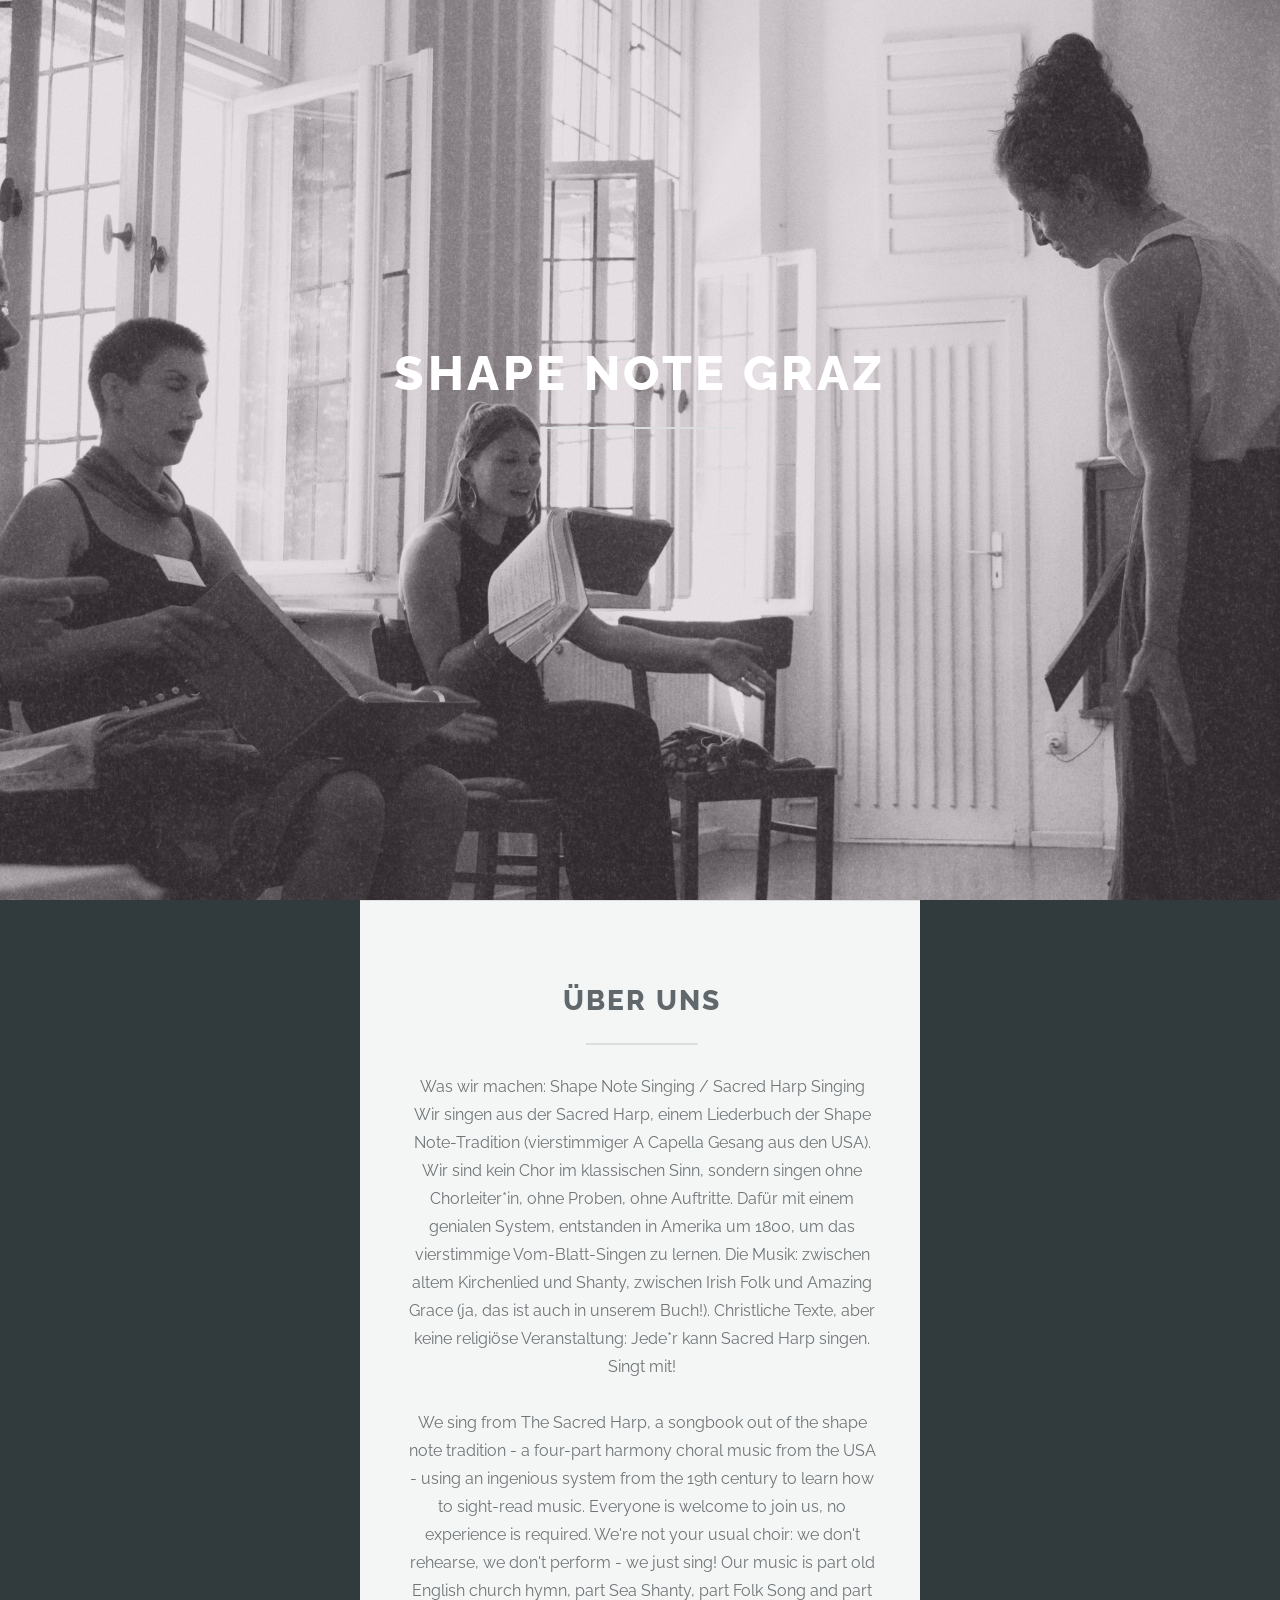
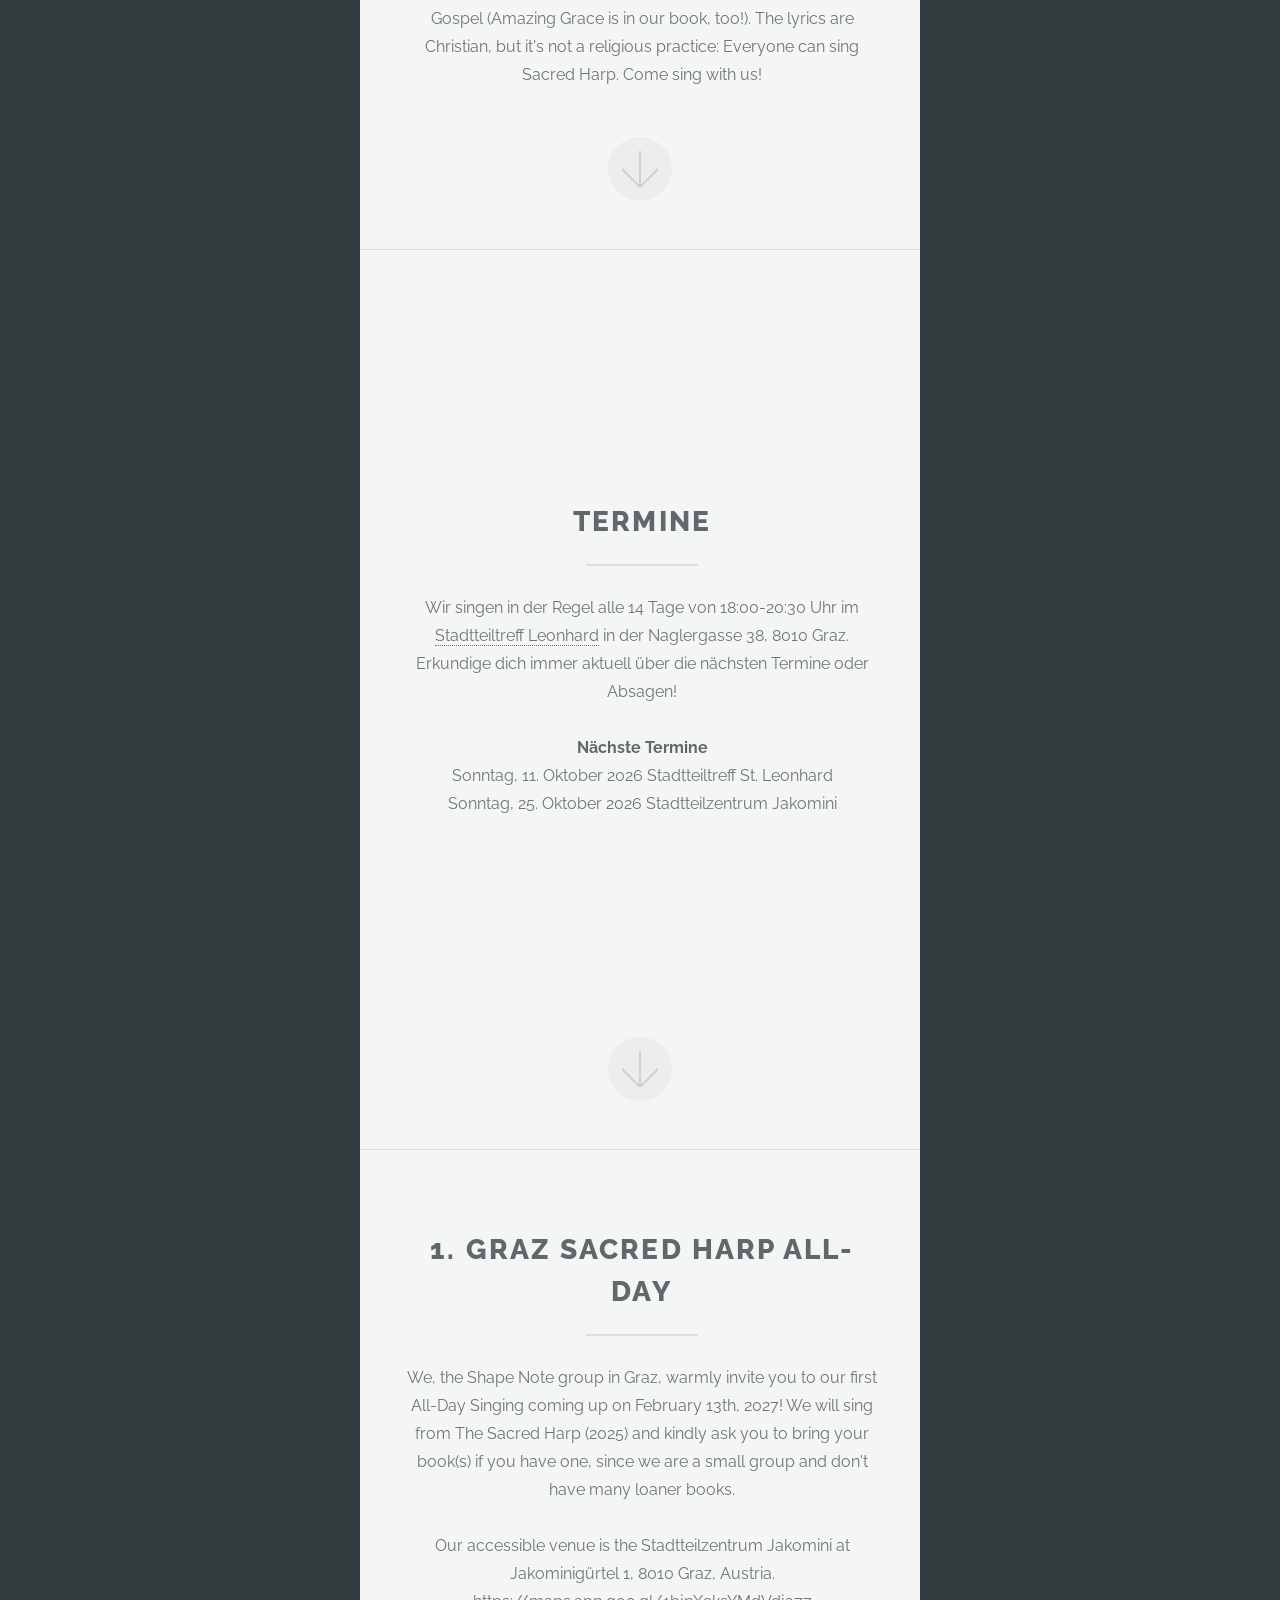
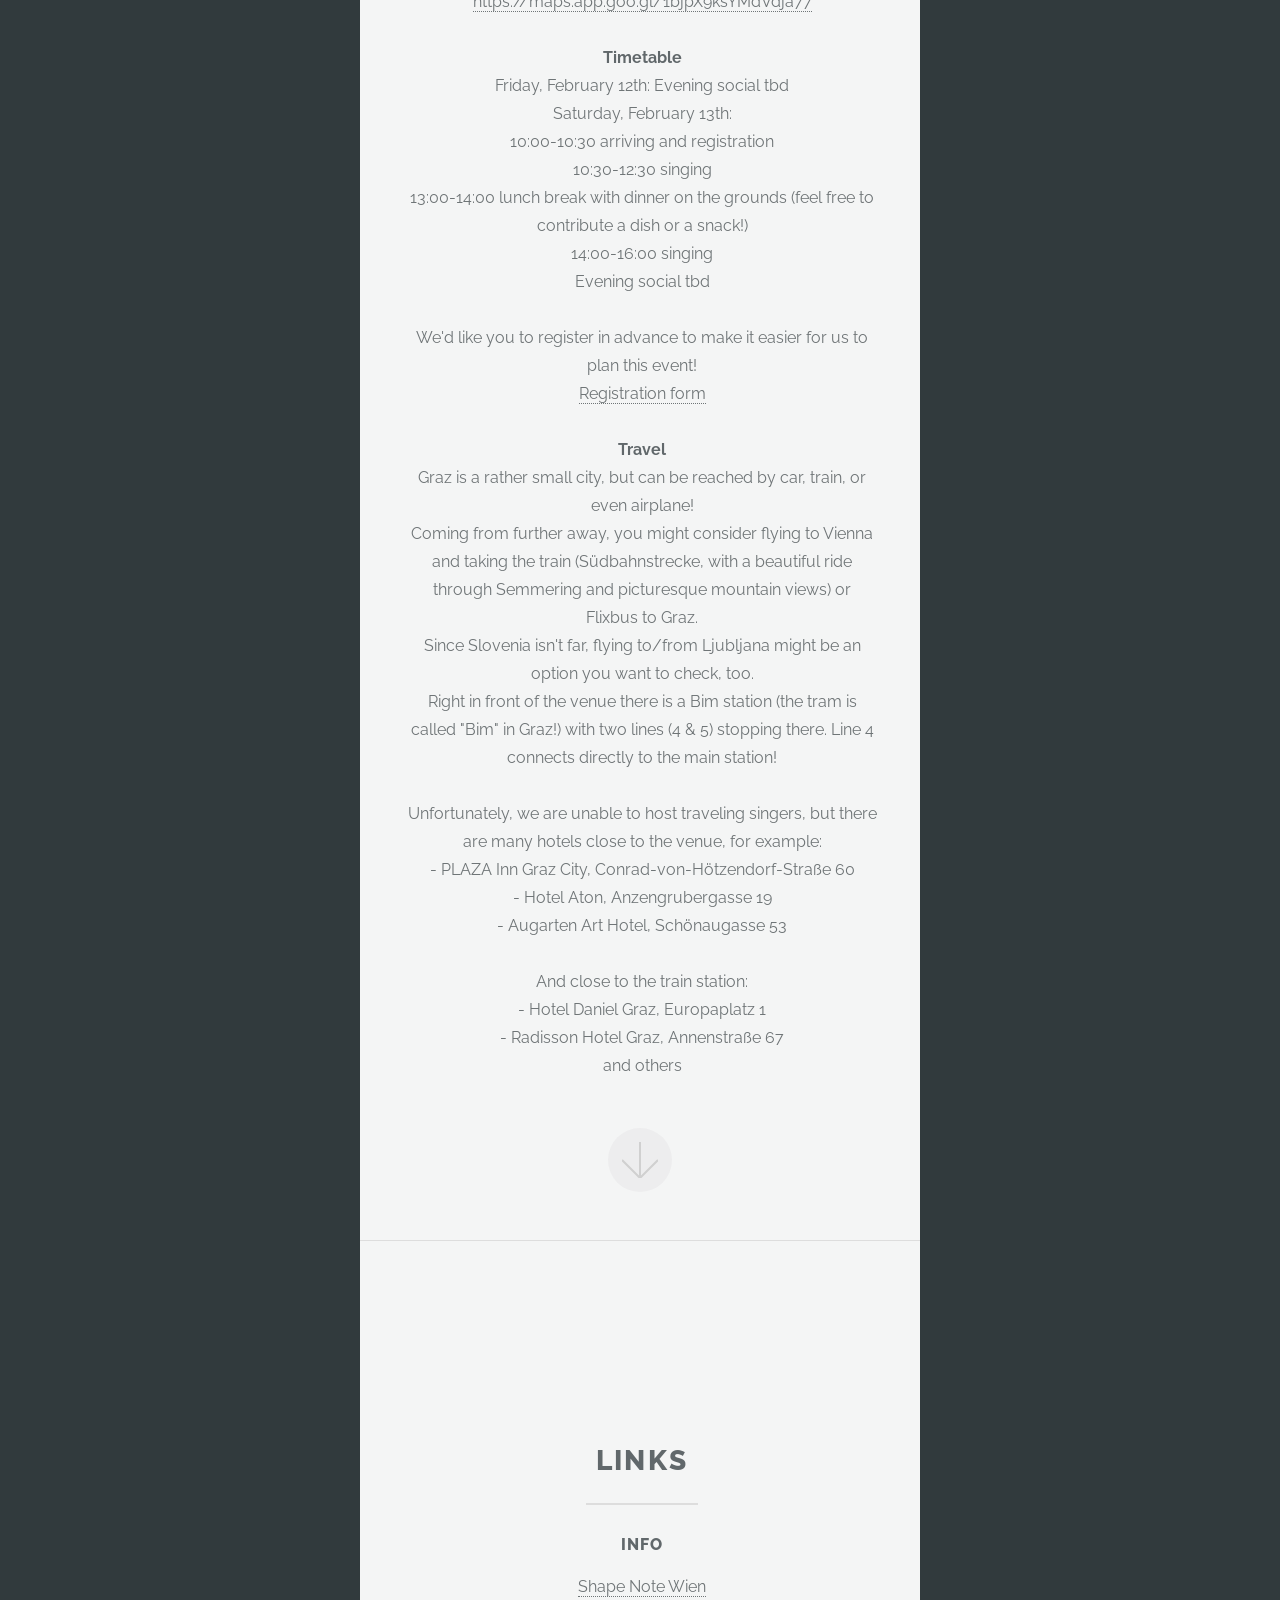
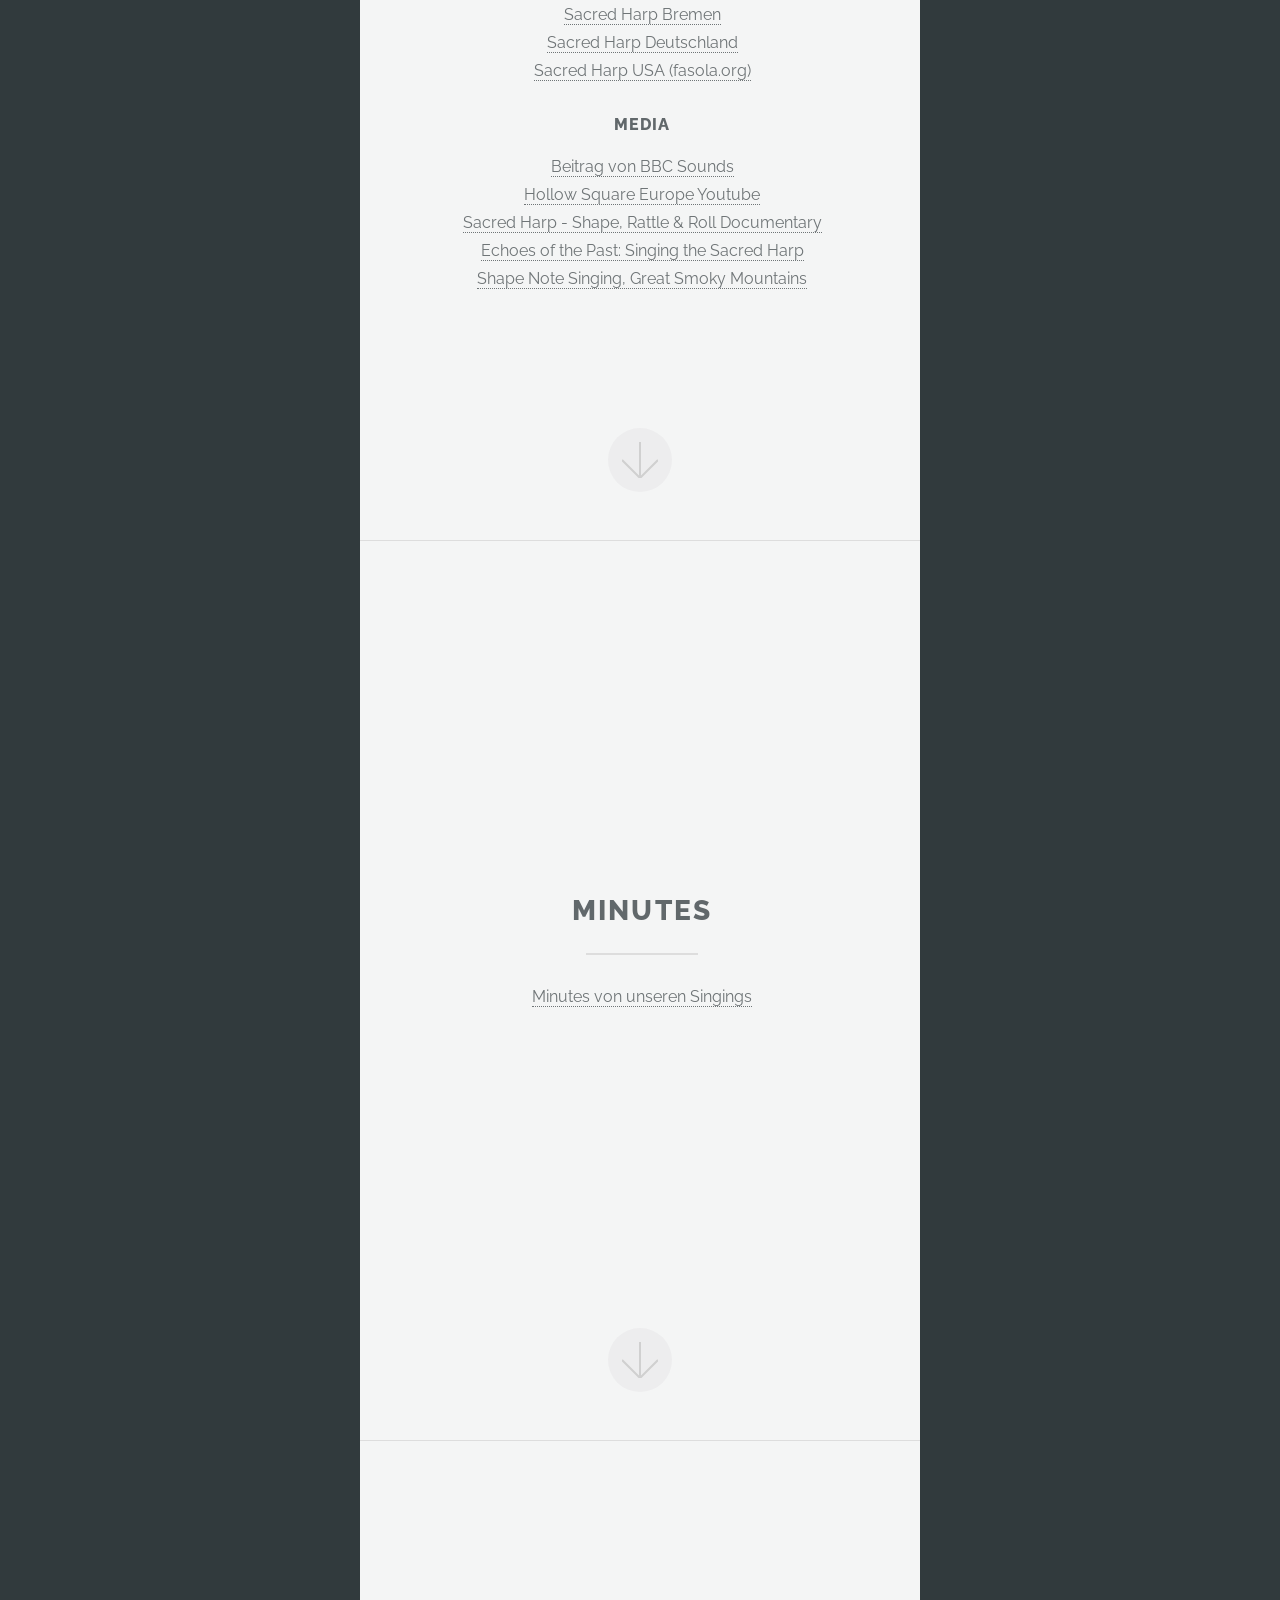
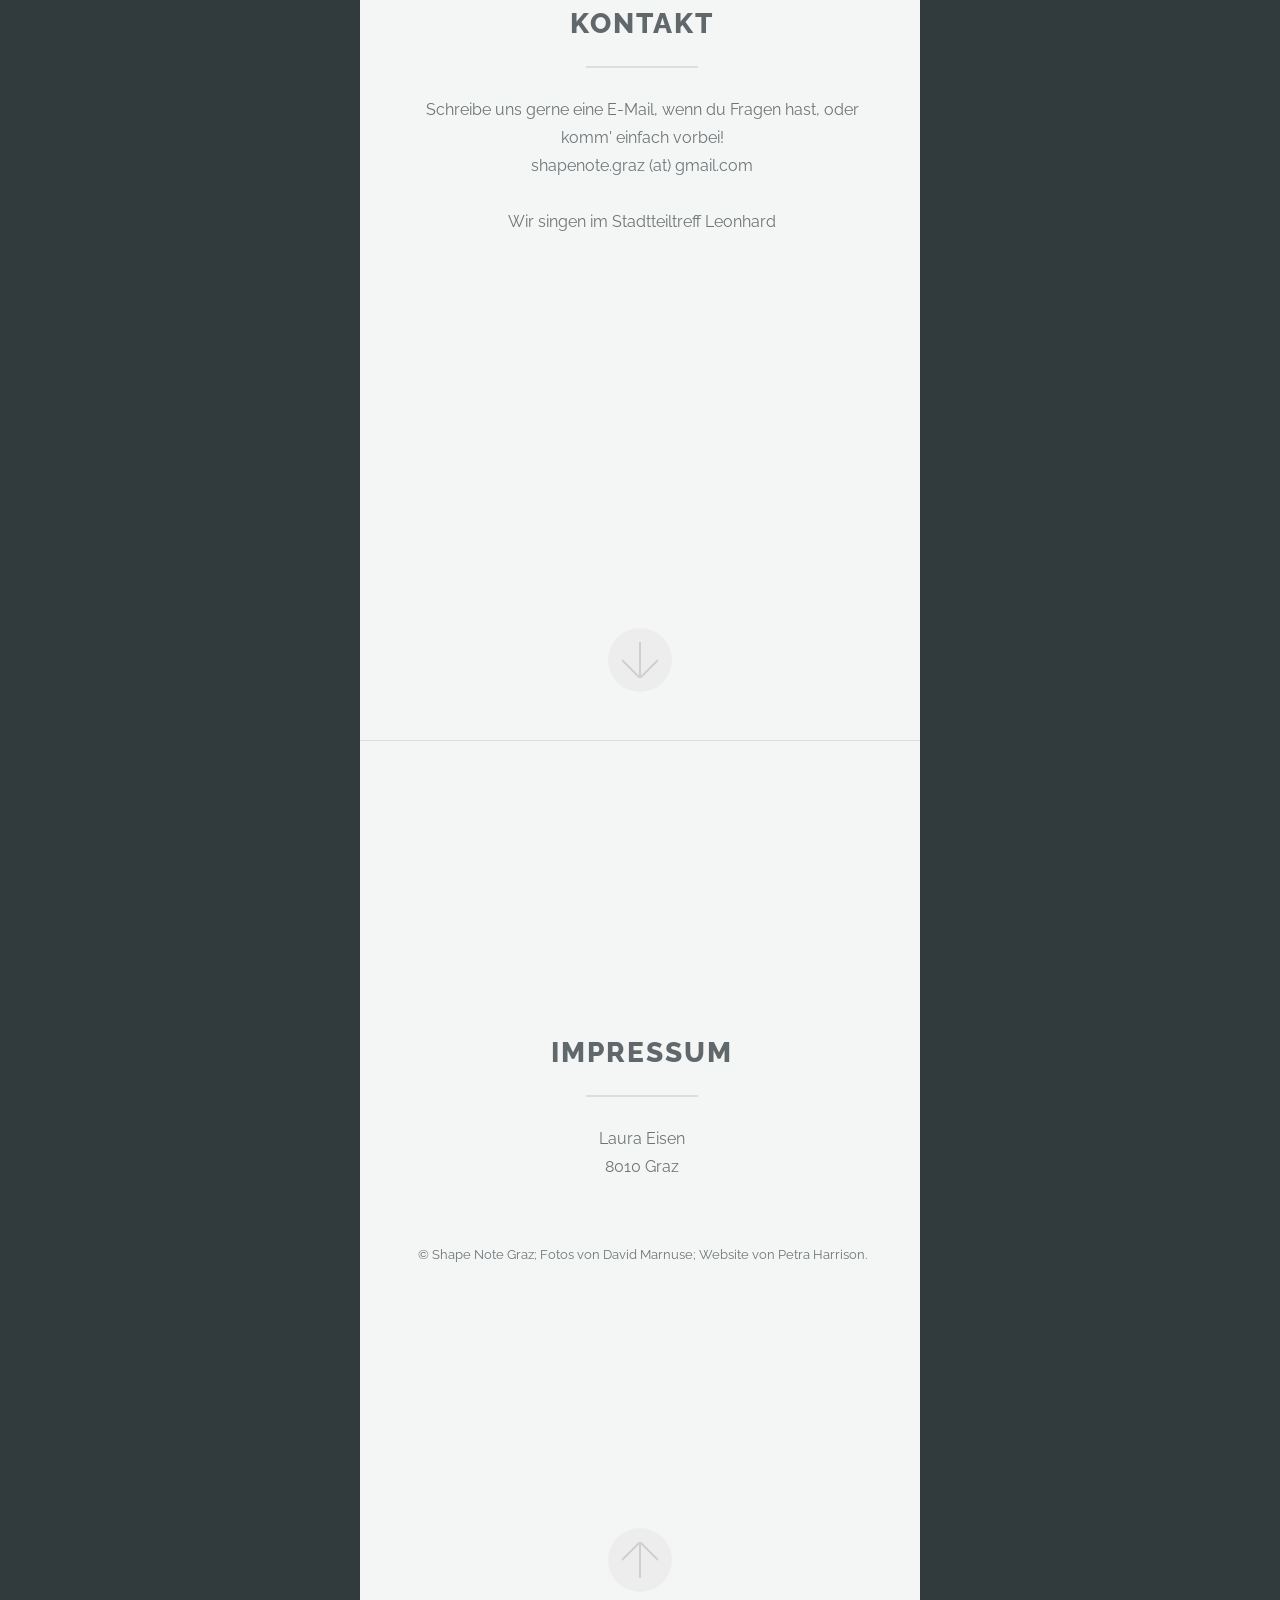
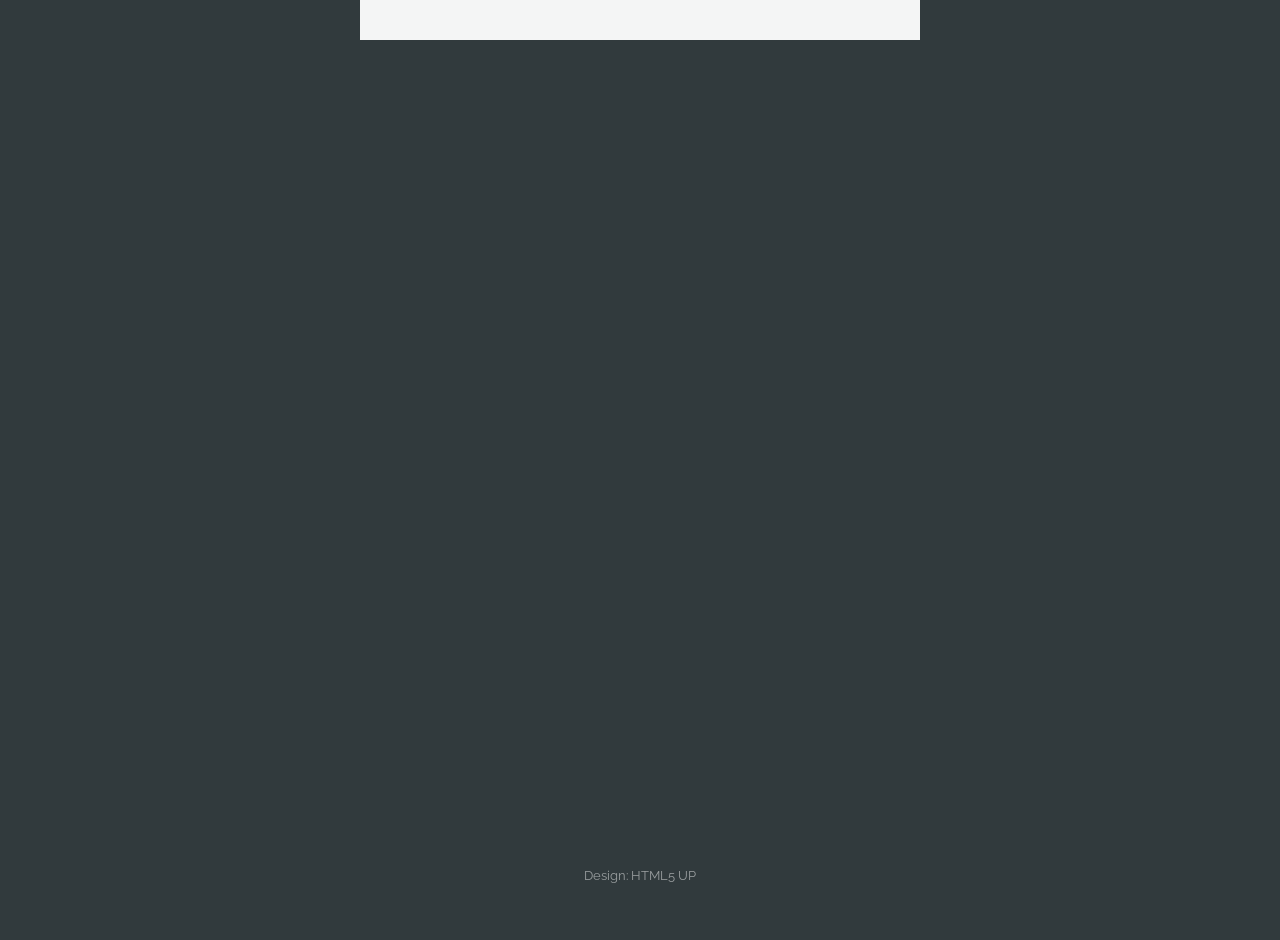
==== commit 876dd728: "Orte hinzugefügt" ====
--- a/index.html
+++ b/index.html
@@ -52,9 +52,8 @@
 						<br>
 						<br>
 						<strong>Nächste Termine</strong>
-							<br><span style="color: red;">ACHTUNG GEÄNDERTER ORT:</span> Sonntag, 27. September 2026, 18 Uhr, im Stadtteilzentrum Jakomini, Jakominigürtel 1, 8010 Graz
-							<br>Sonntag, 11. Oktober 2026 (Ort wird bekanntgegeben)
-							<br>Sonntag, 25. Oktober 2026 (Ort wird bekanntgegeben)
+							<br>Sonntag, 11. Oktober 2026 Stadtteiltreff St. Leonhard
+							<br>Sonntag, 25. Oktober 2026 Stadtteilzentrum Jakomini
 						
 
 					</p>
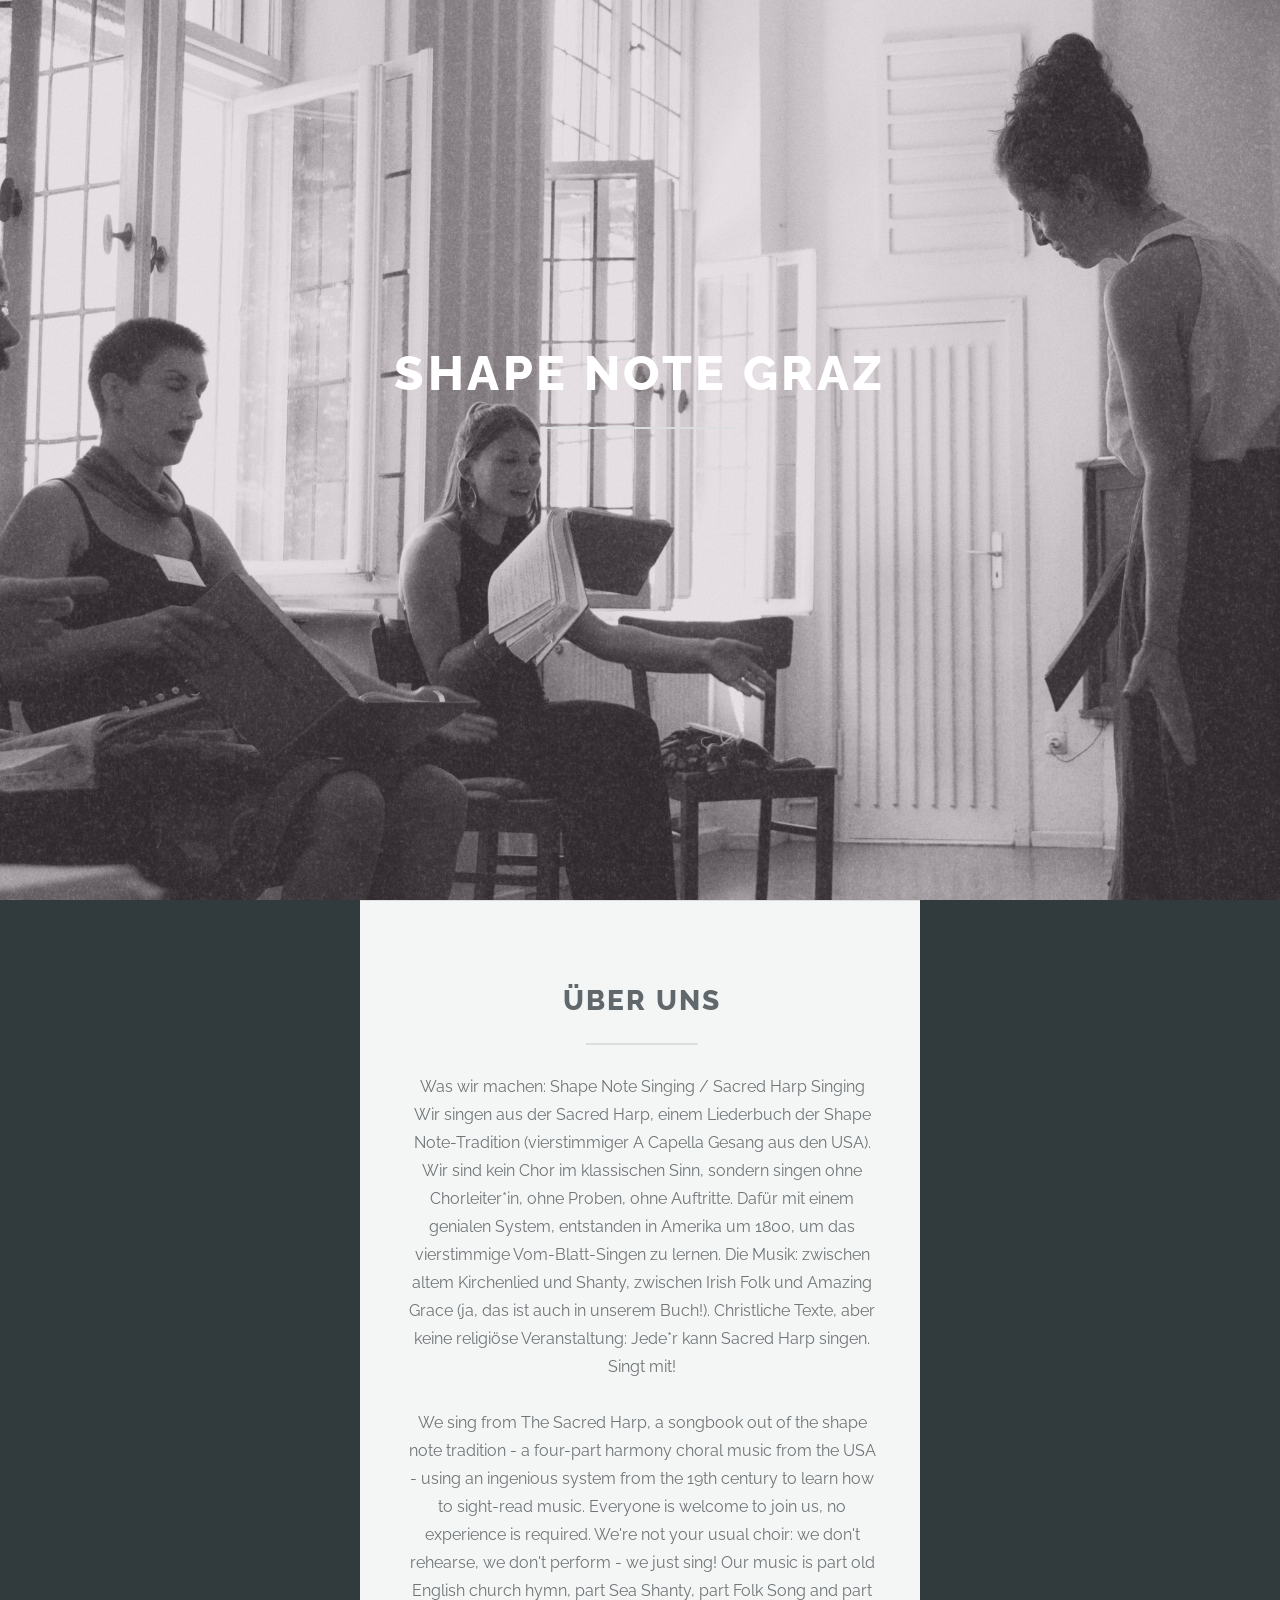
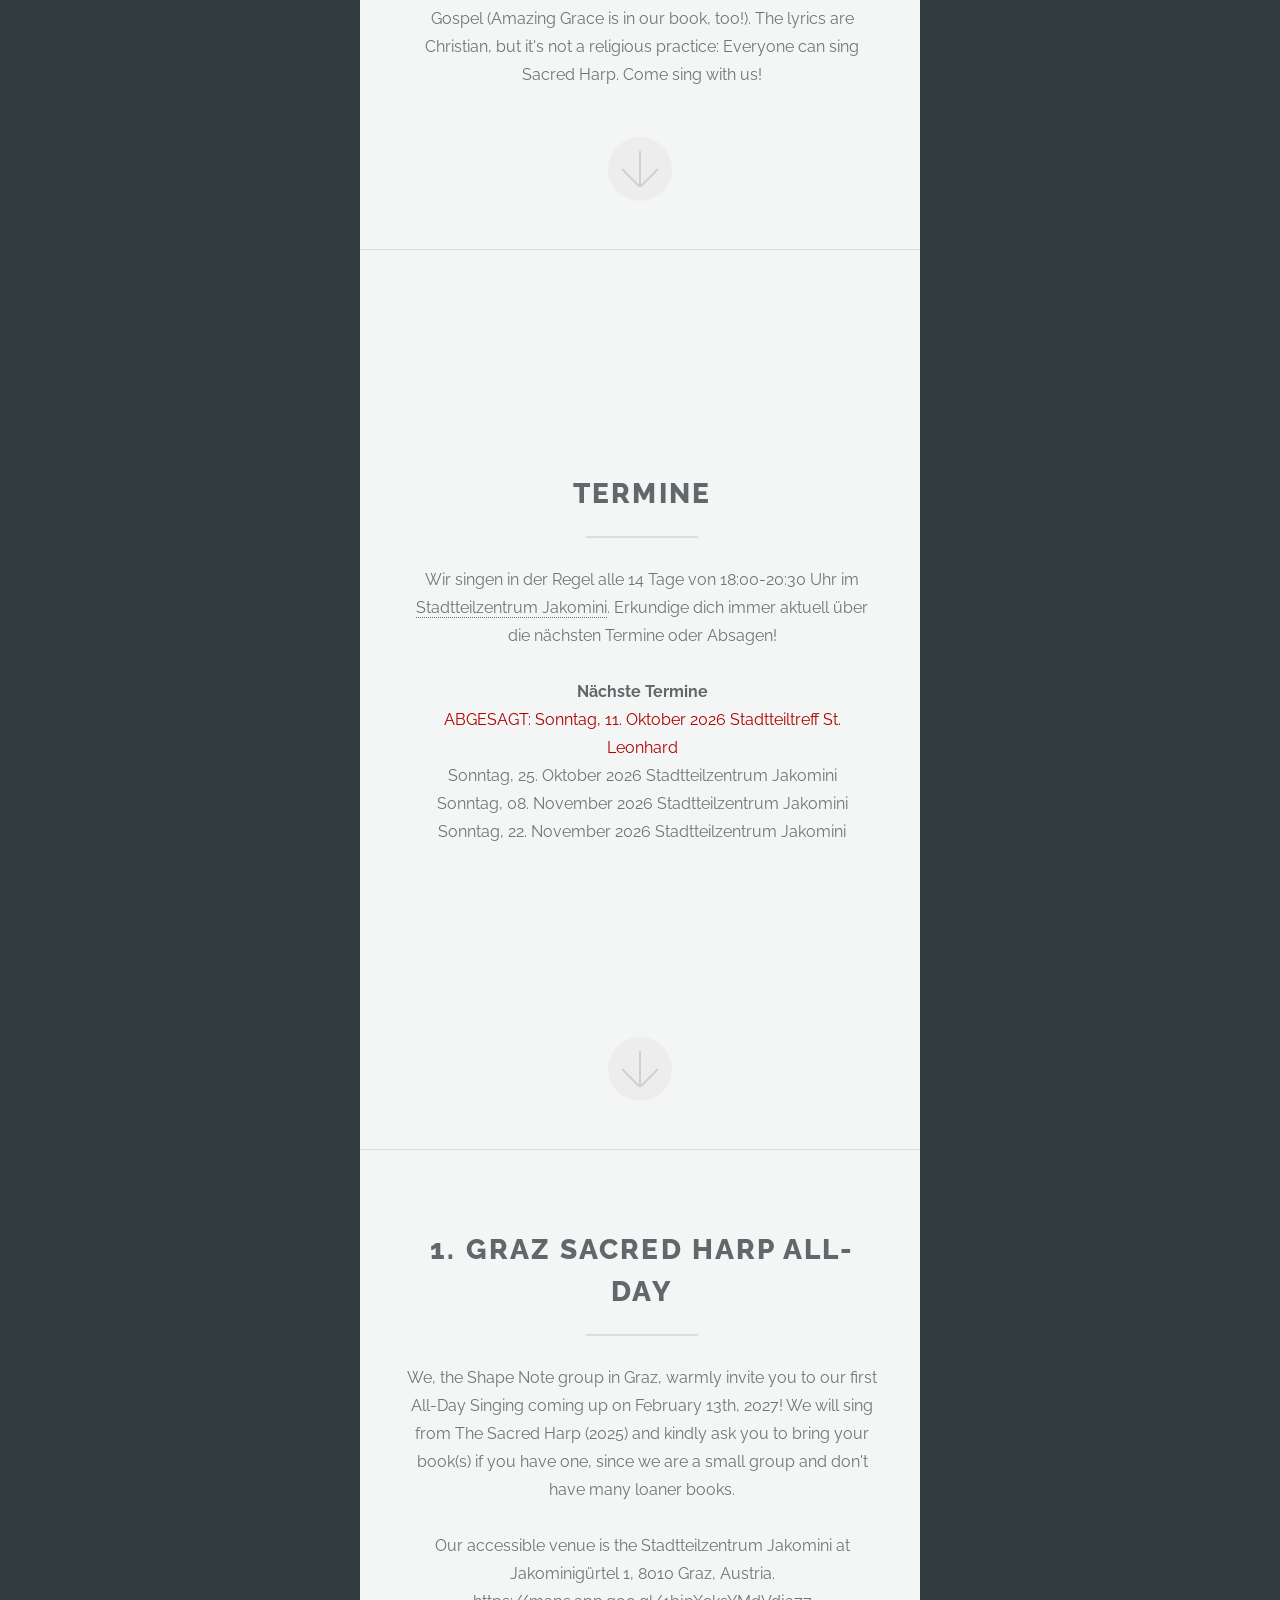
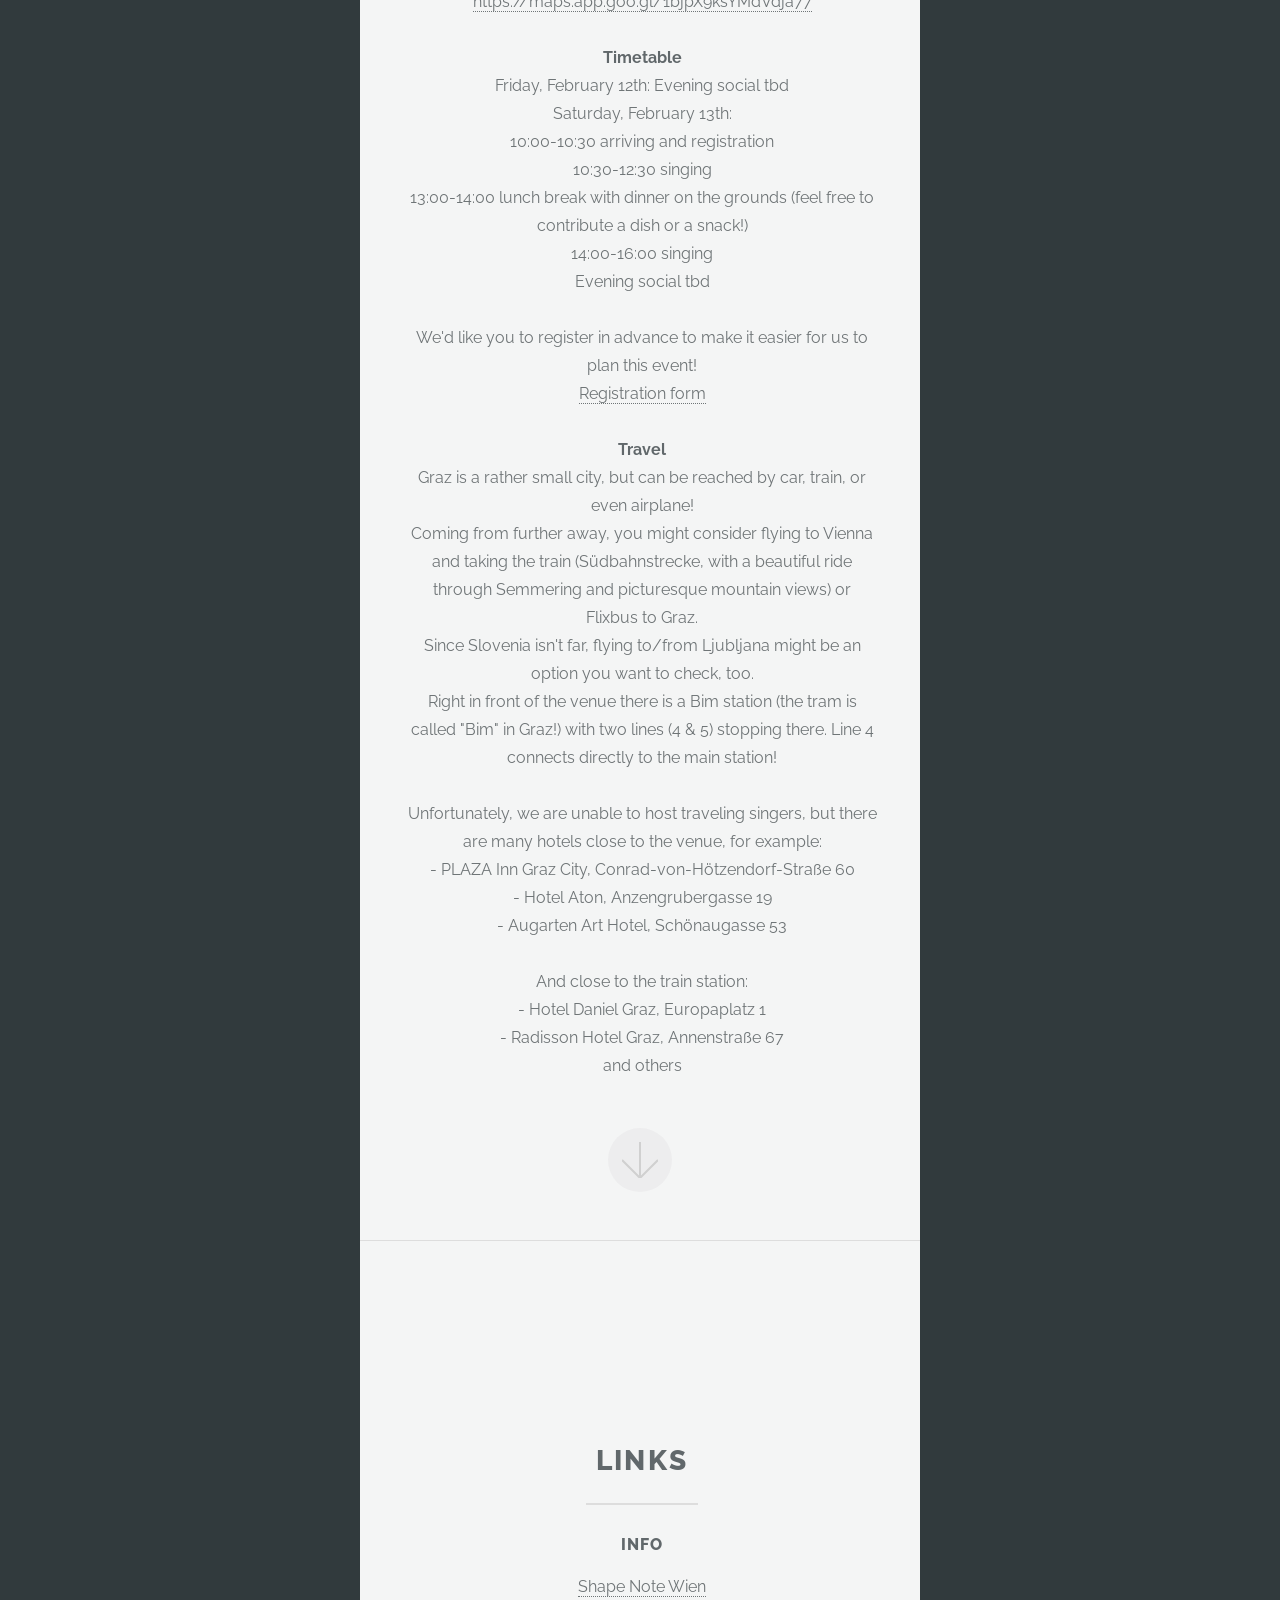
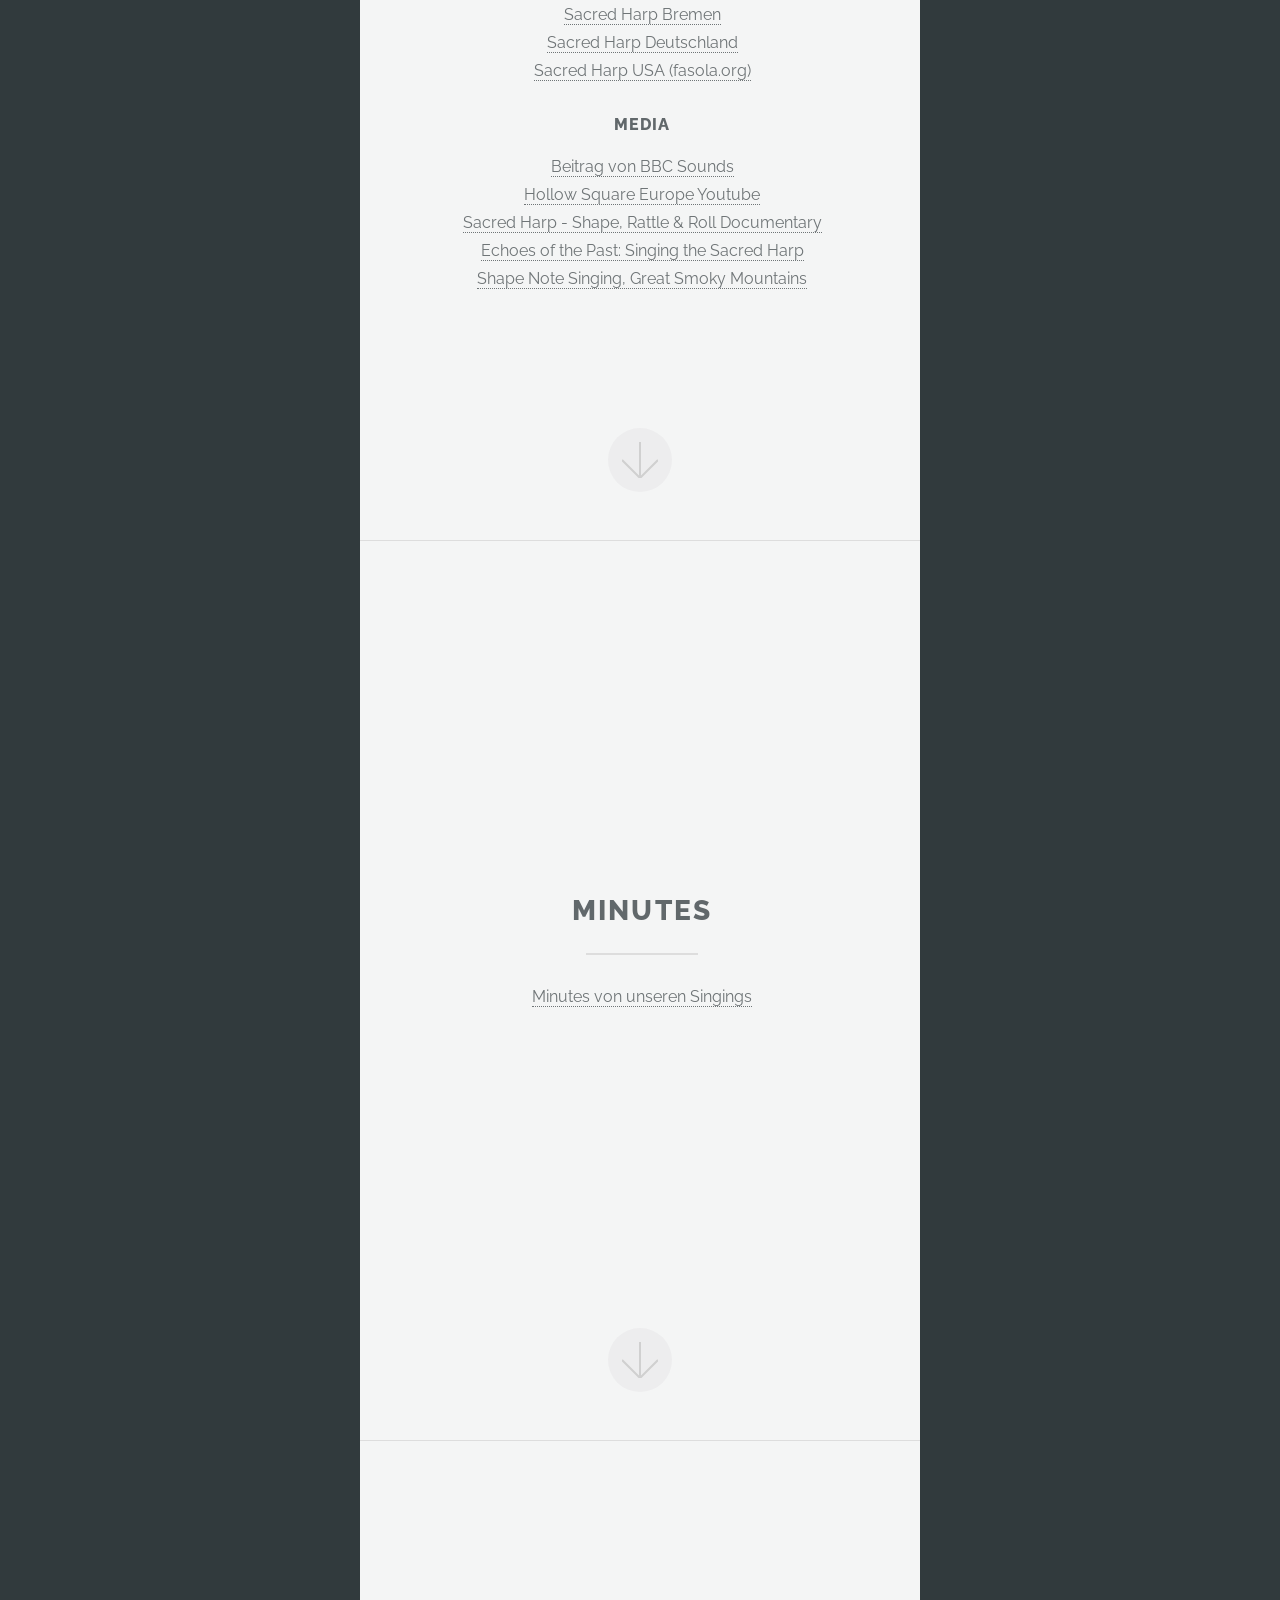
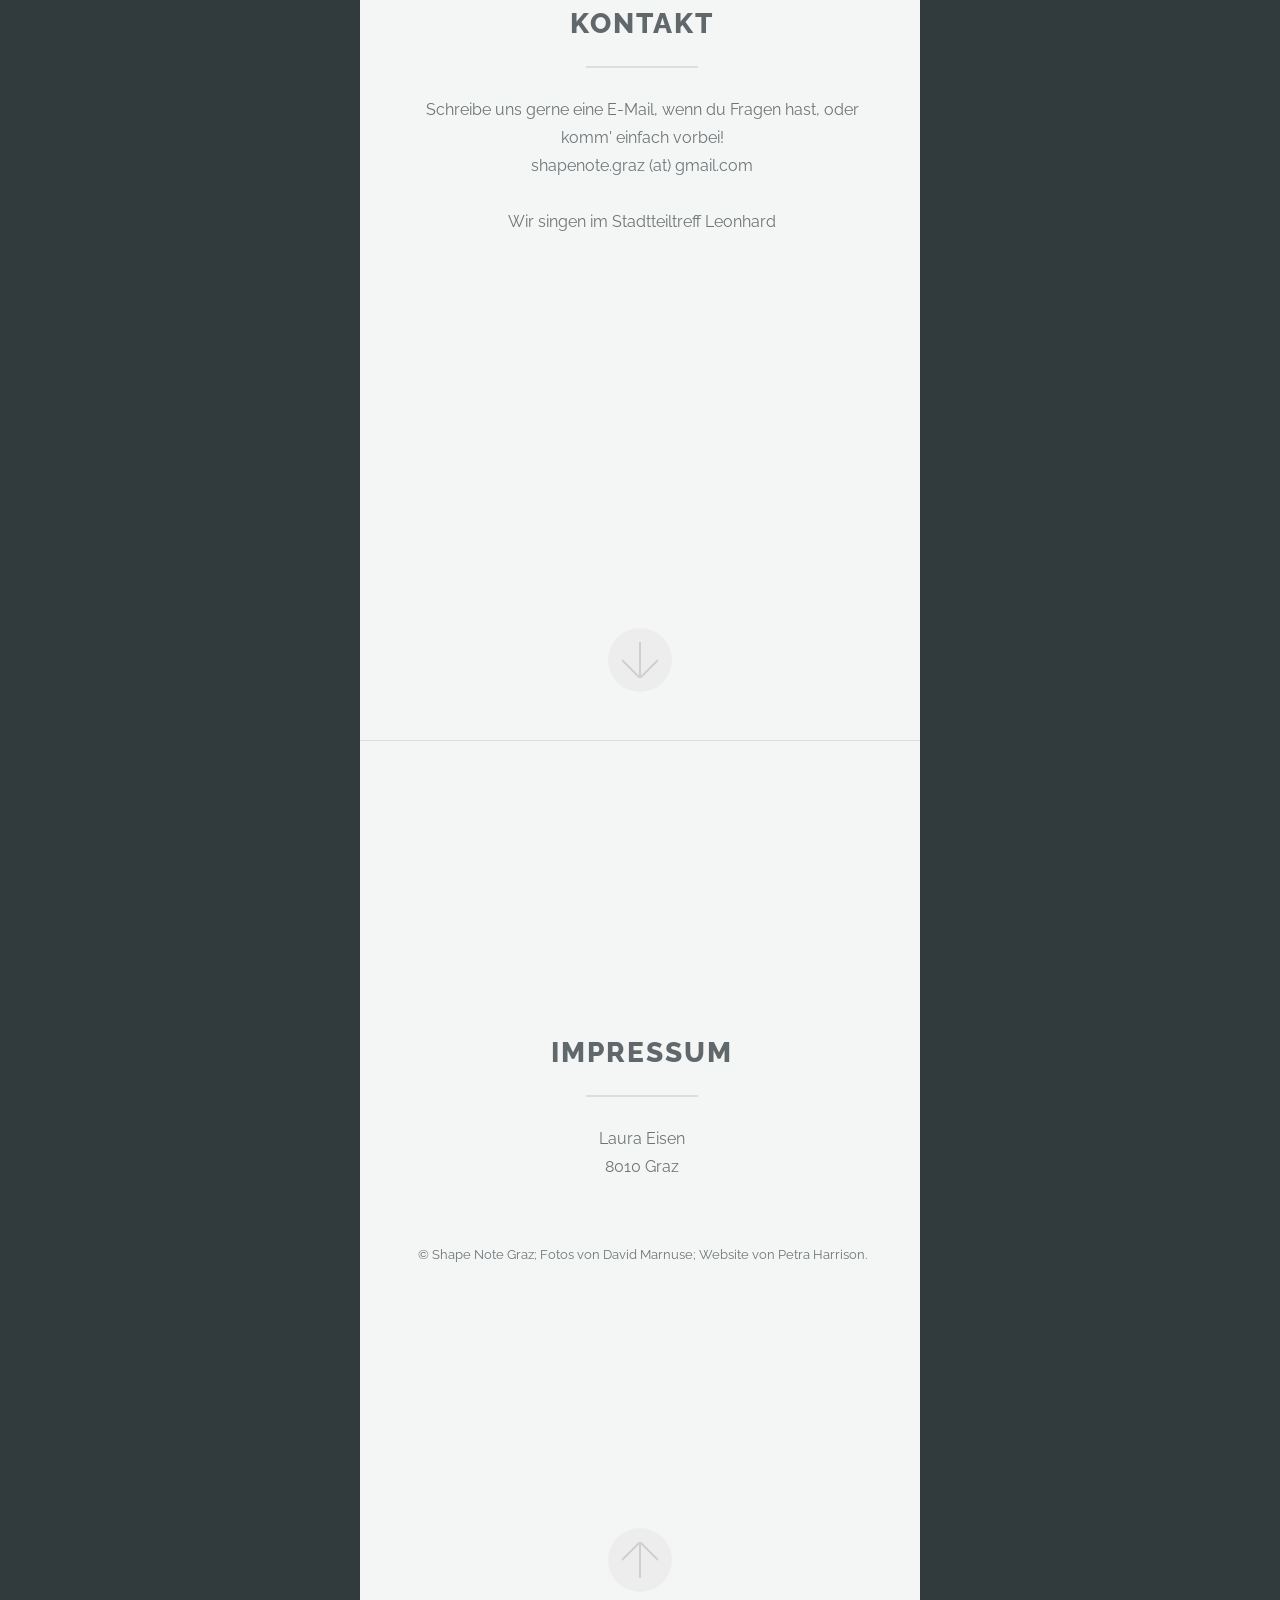
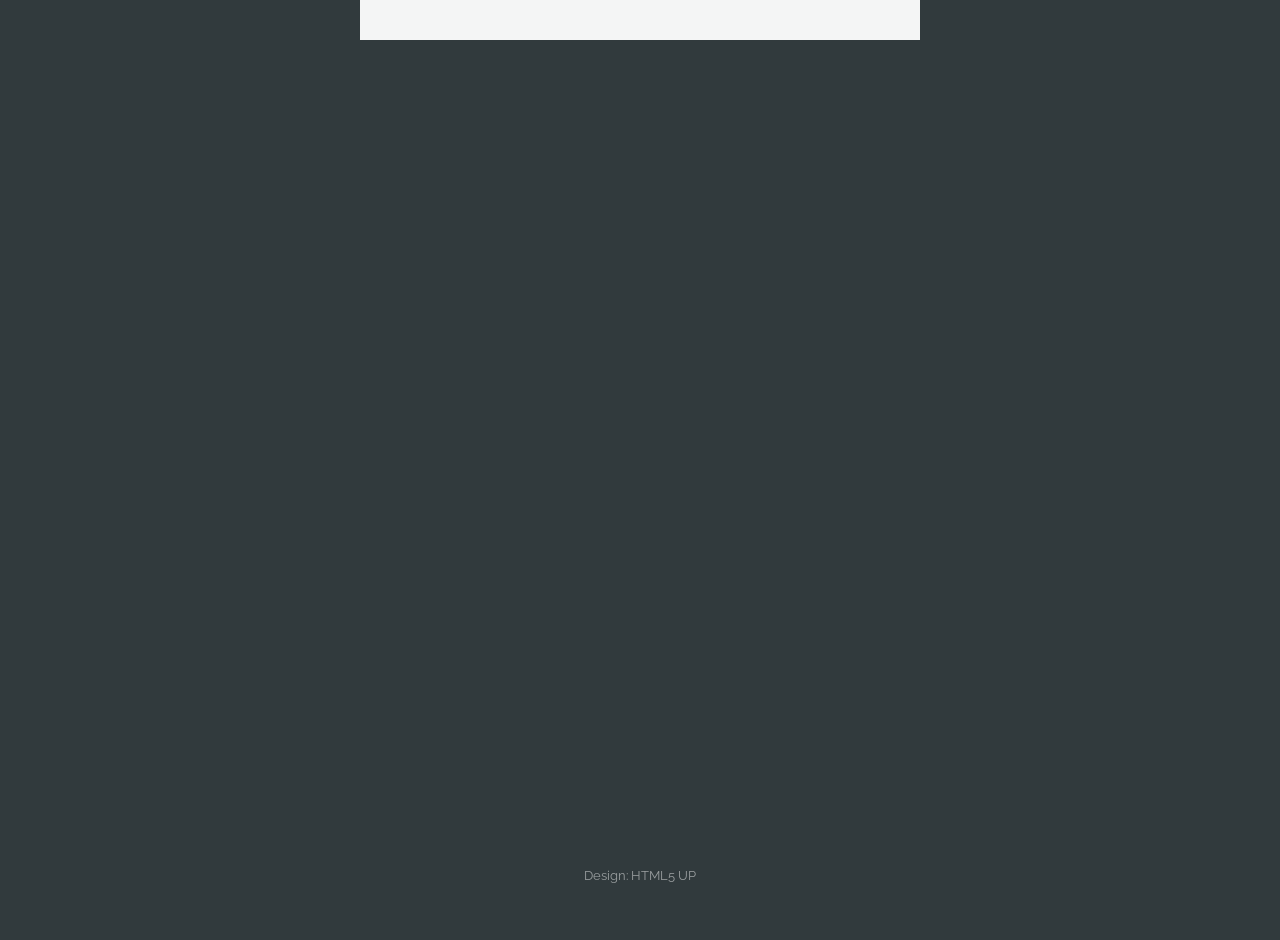
==== commit c2e5a1ef: "next dates" ====
--- a/index.html
+++ b/index.html
@@ -48,12 +48,14 @@
 						<header class="major">
 							<h2>Termine</h2>
 						</header>
-						<p>Wir singen in der Regel alle 14 Tage von 18:00-20:30 Uhr im <a href="https://www.jukus.at/stadtteilarbeit/stadtteiltreff/" target="_blank">Stadtteiltreff Leonhard</a> in der Naglergasse 38, 8010 Graz. Erkundige dich immer aktuell über die nächsten Termine oder Absagen!
+						<p>Wir singen in der Regel alle 14 Tage von 18:00-20:30 Uhr im <a href="https://maps.app.goo.gl/eDgMd3eZiP7LFNQ29" target="_blank">Stadtteilzentrum Jakomini</a>. Erkundige dich immer aktuell über die nächsten Termine oder Absagen!
 						<br>
 						<br>
 						<strong>Nächste Termine</strong>
-							<br>Sonntag, 11. Oktober 2026 Stadtteiltreff St. Leonhard
+							<br> <font color="#B00000 ">ABGESAGT: Sonntag, 11. Oktober 2026 Stadtteiltreff St. Leonhard</font>
 							<br>Sonntag, 25. Oktober 2026 Stadtteilzentrum Jakomini
+							<br>Sonntag, 08. November 2026 Stadtteilzentrum Jakomini
+							<br>Sonntag, 22. November 2026 Stadtteilzentrum Jakomini
 						
 
 					</p>
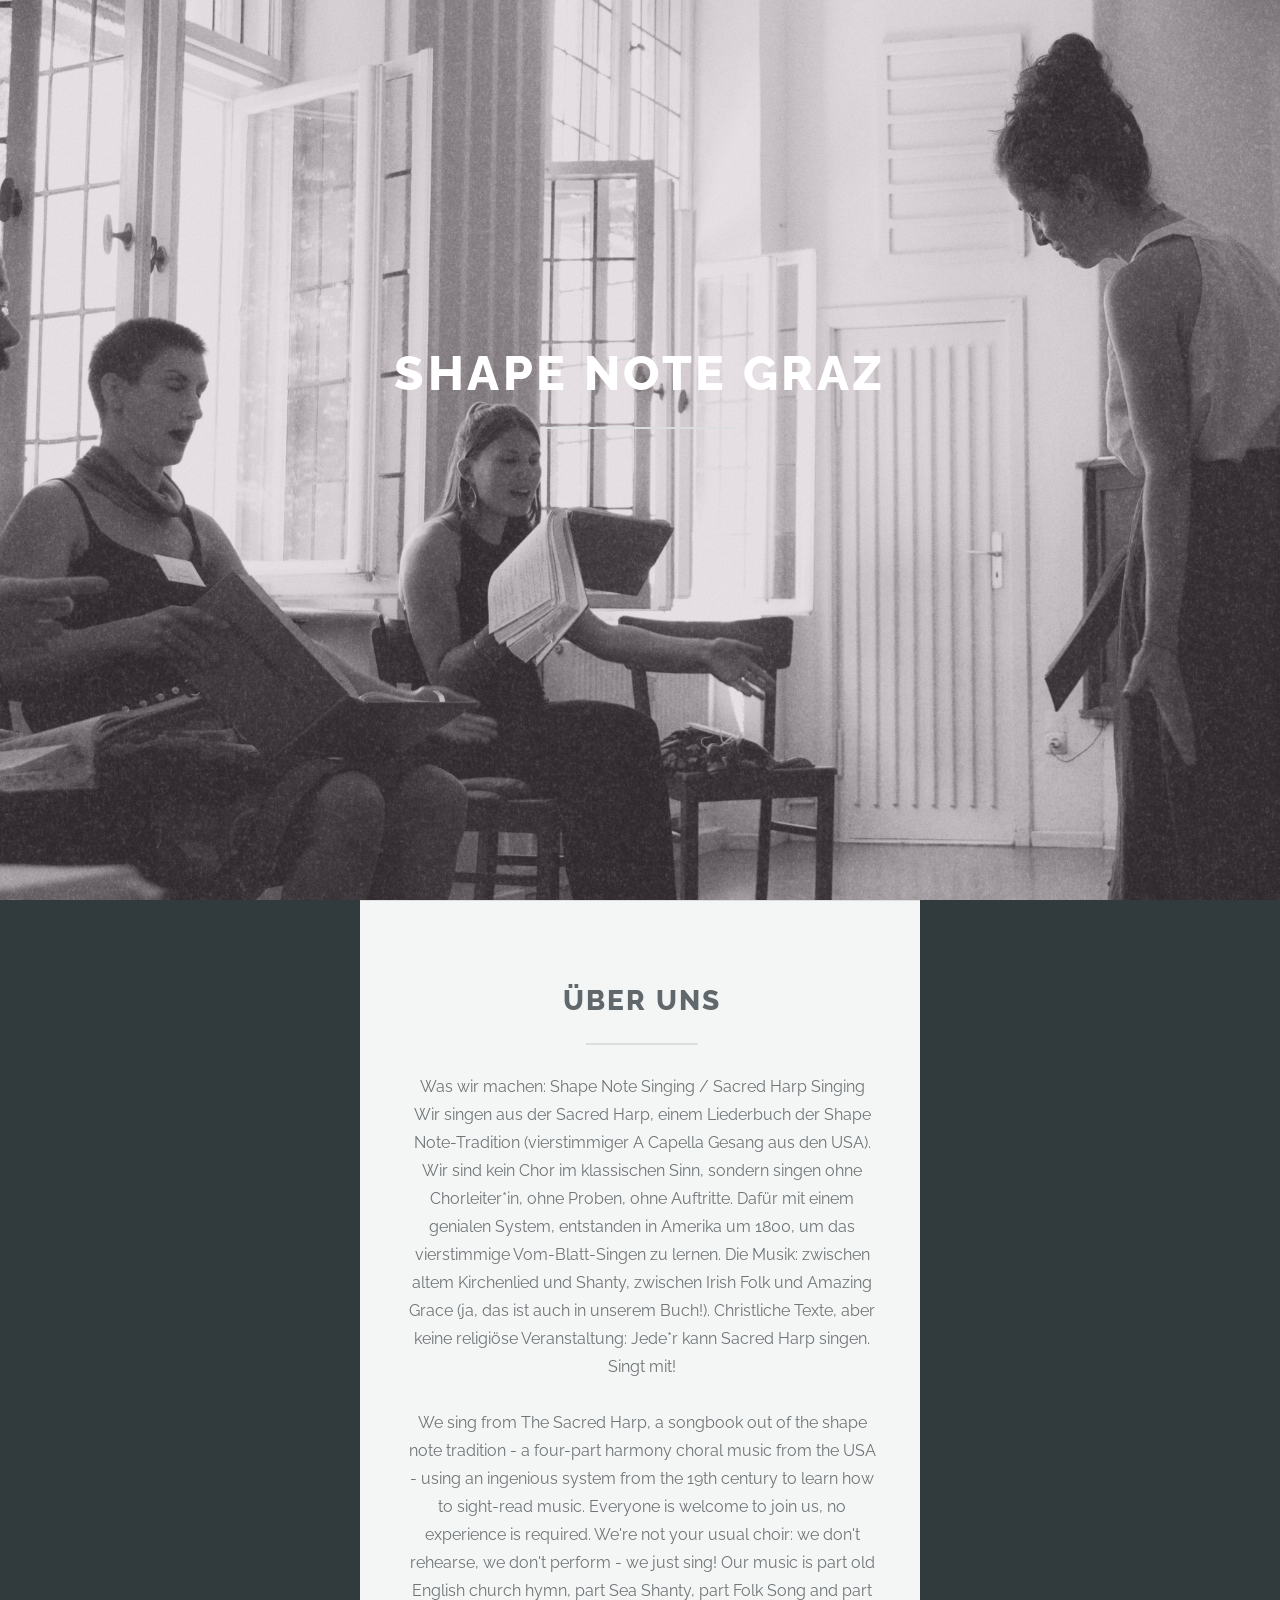
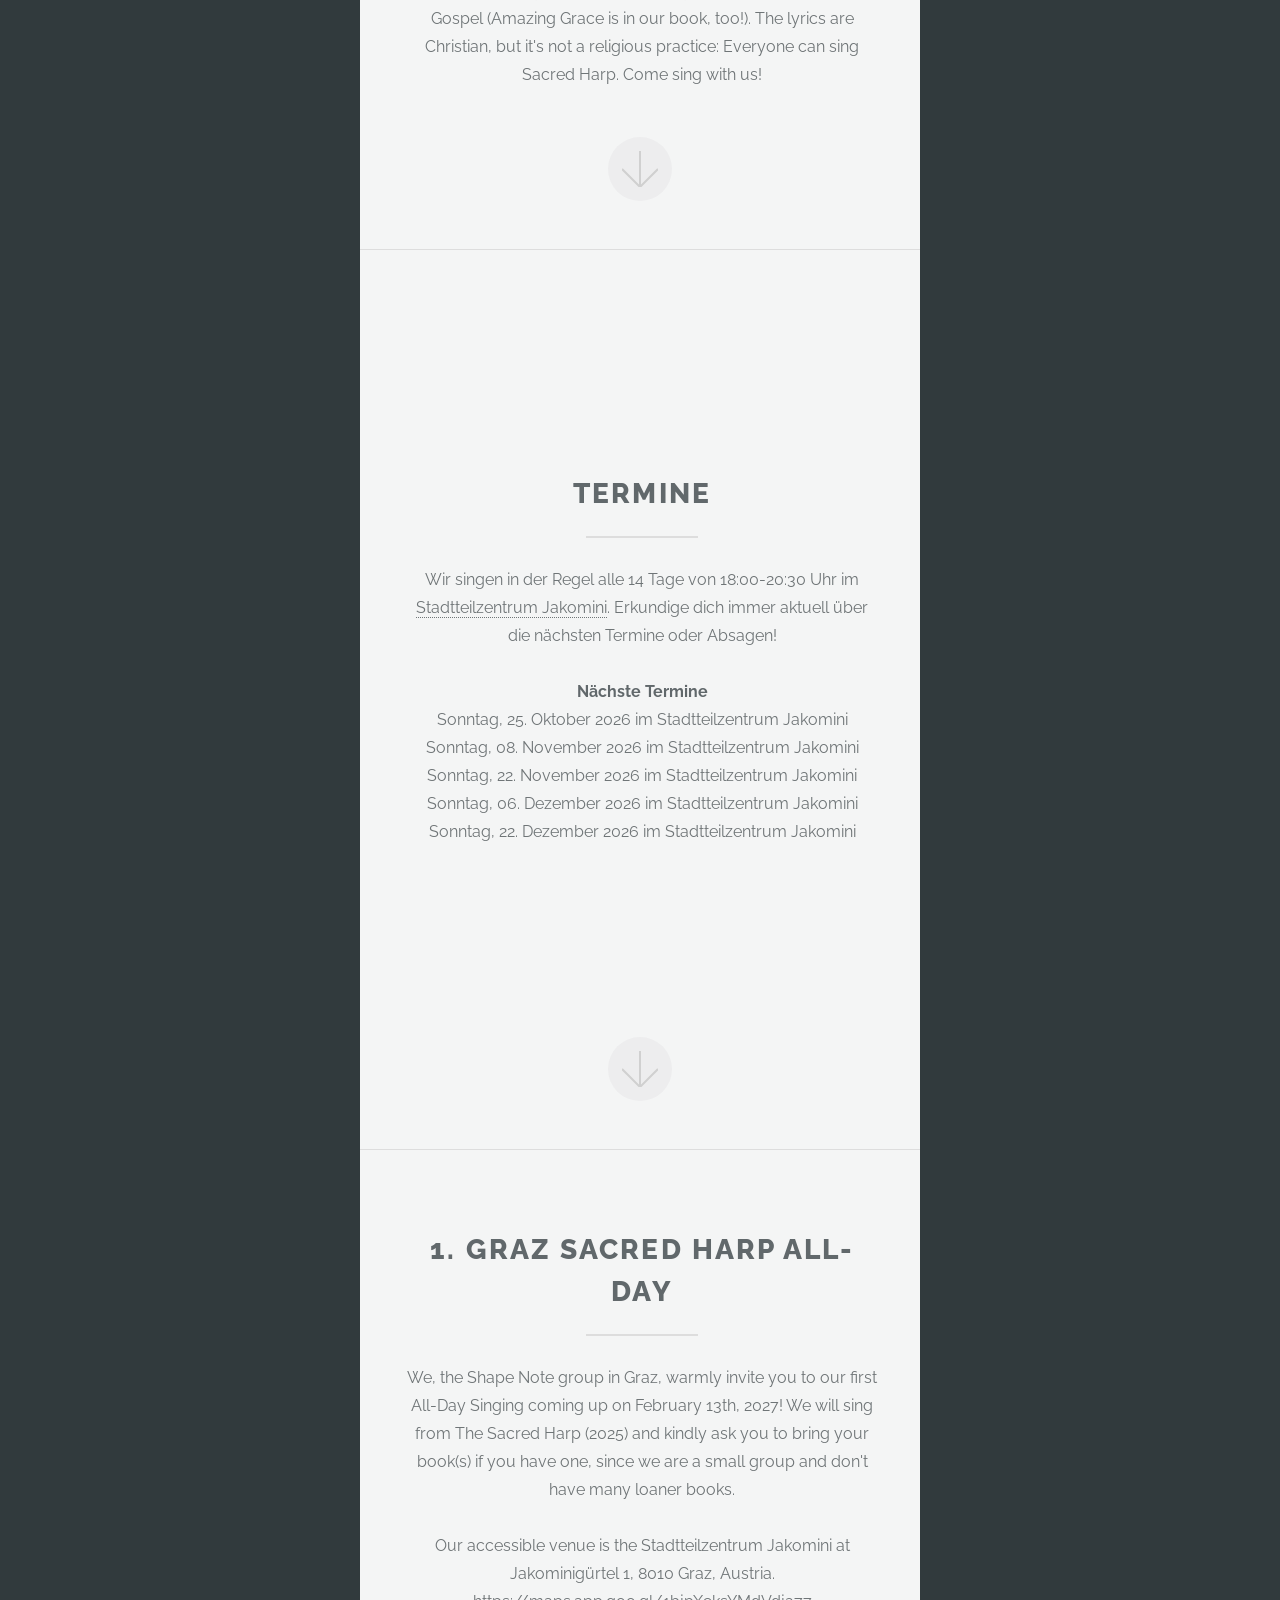
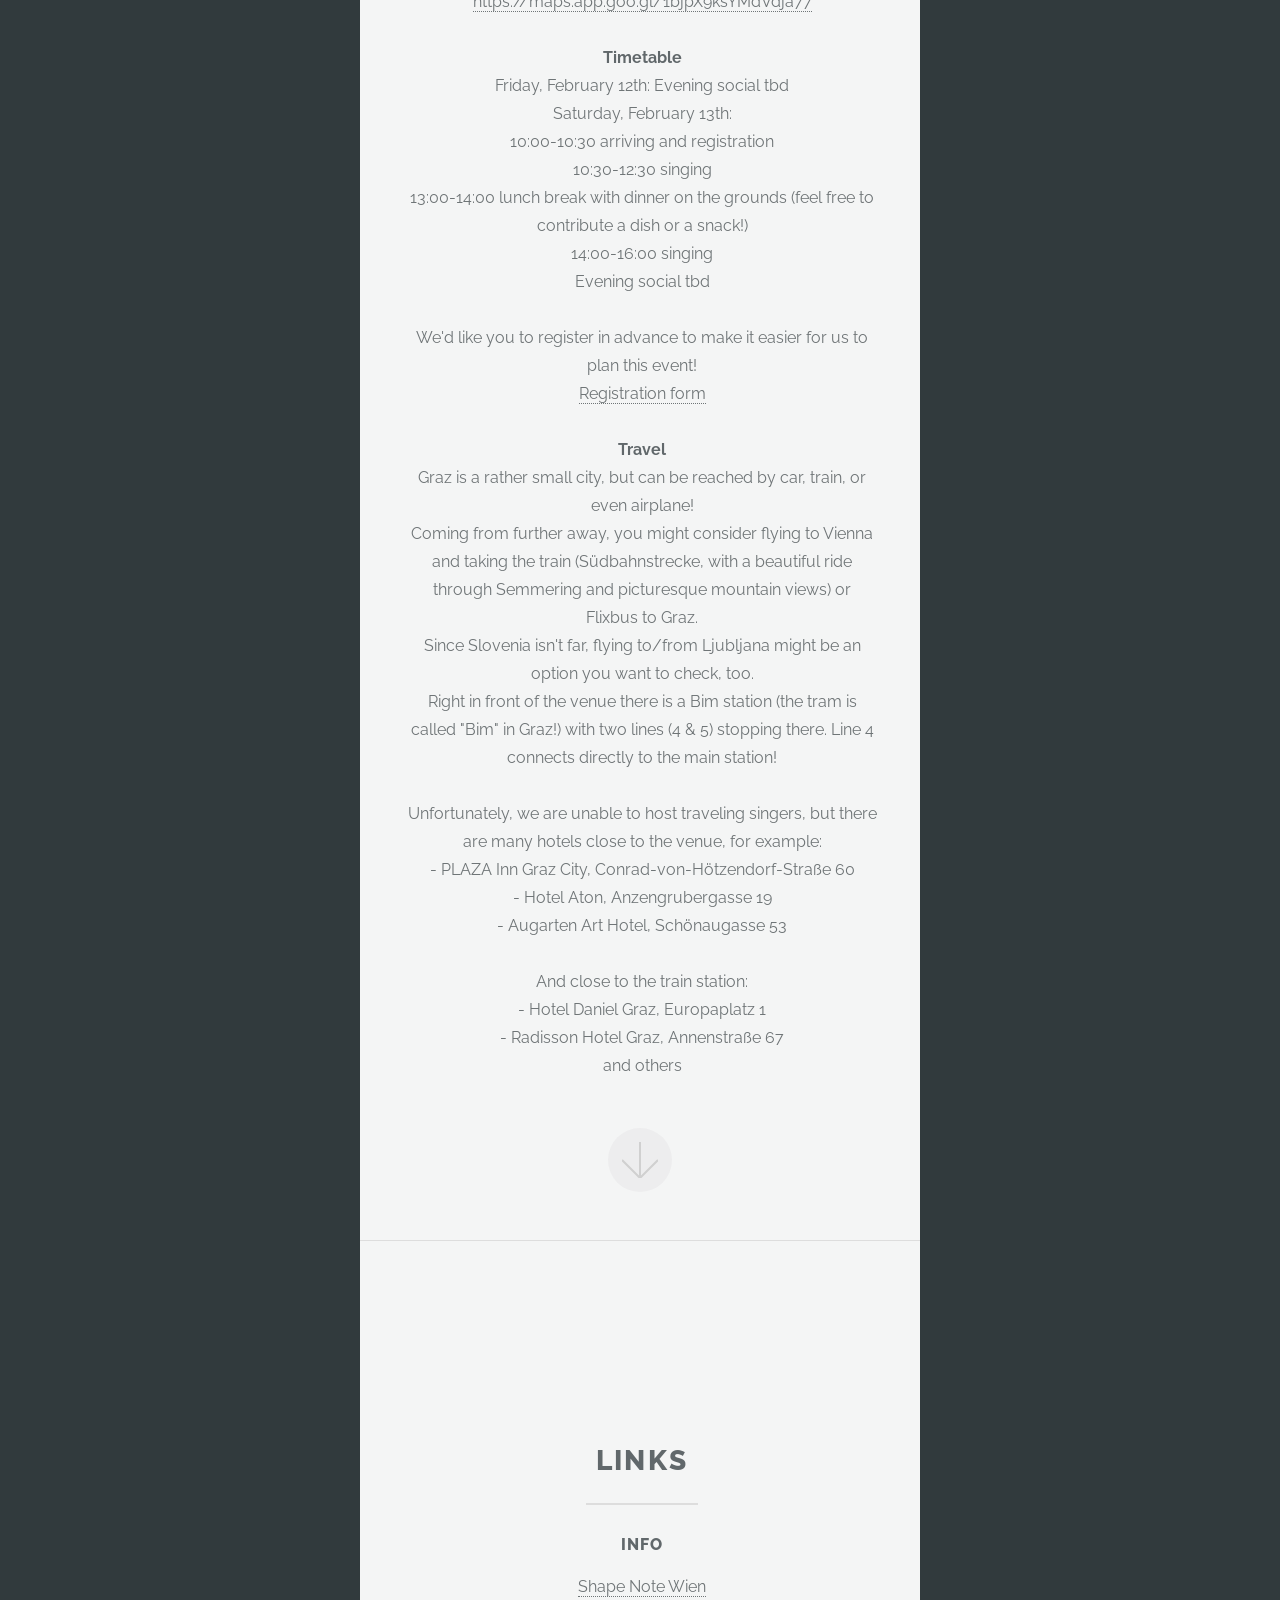
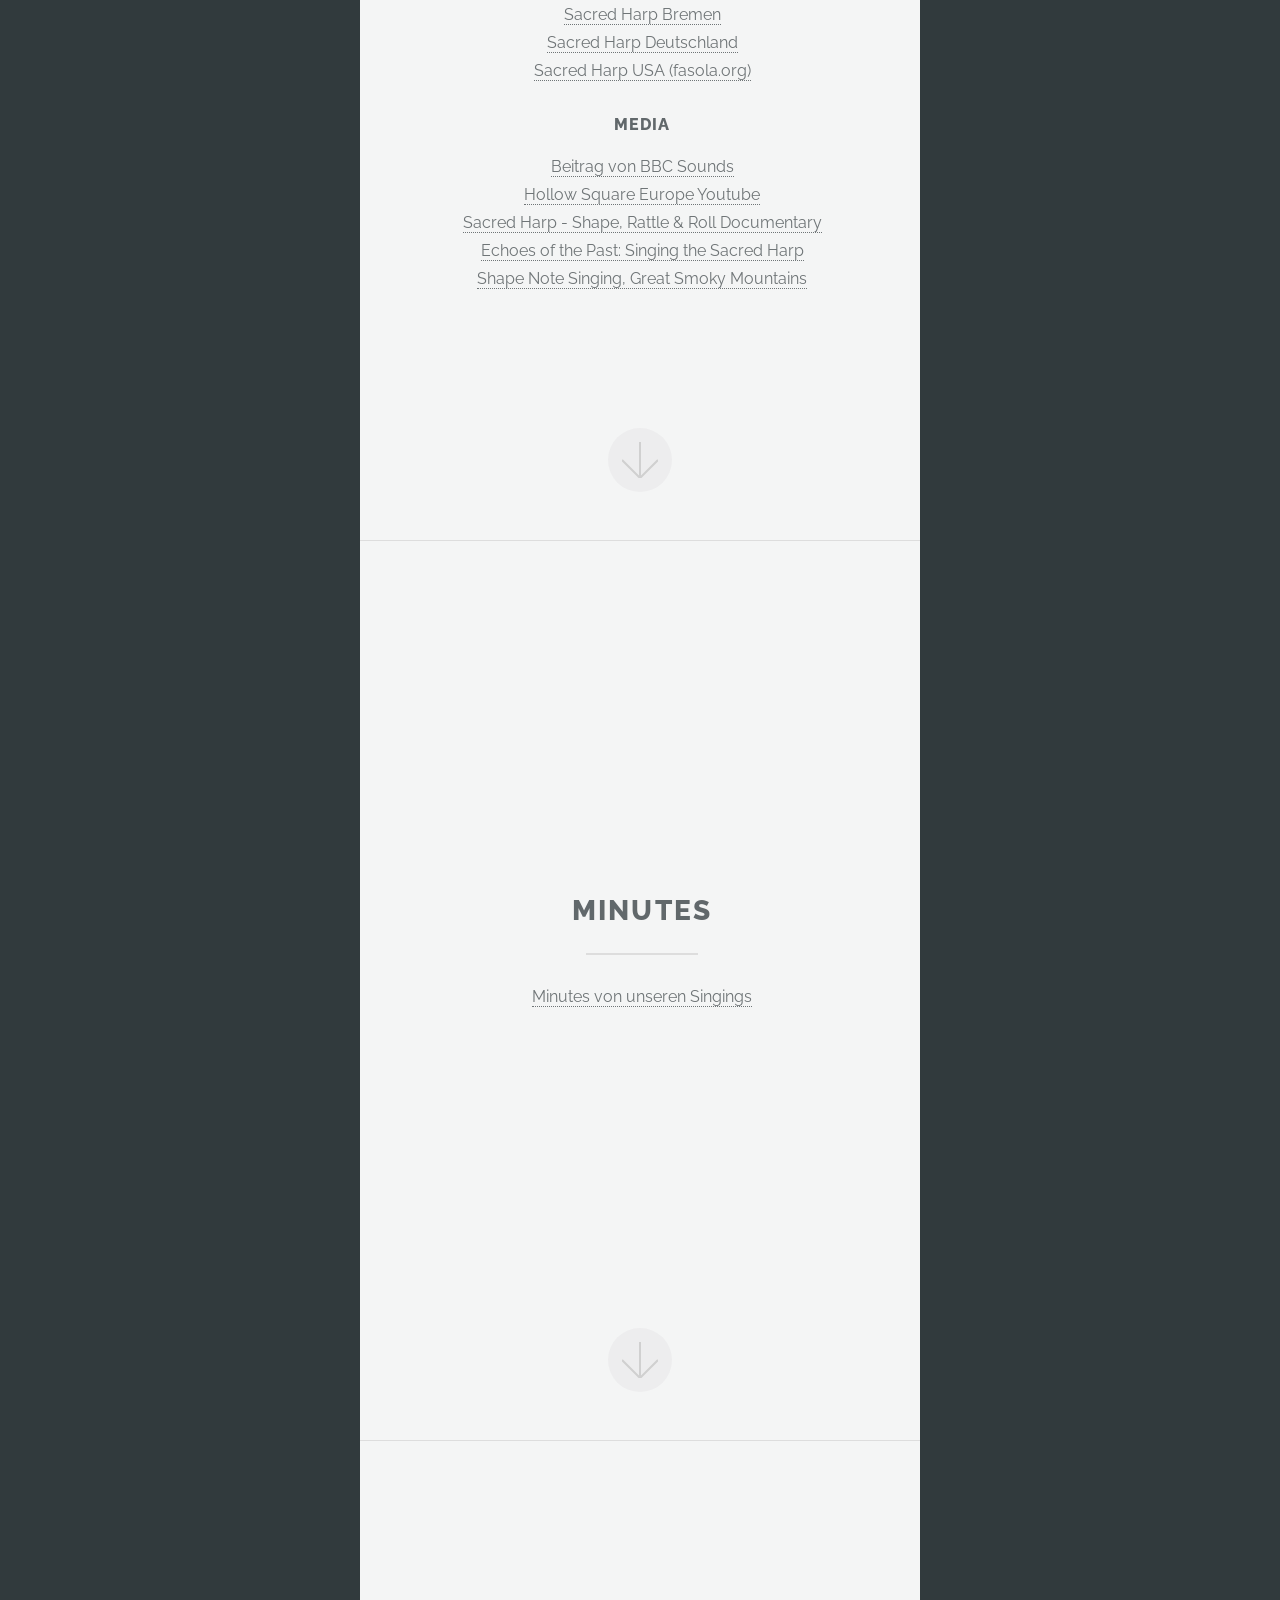
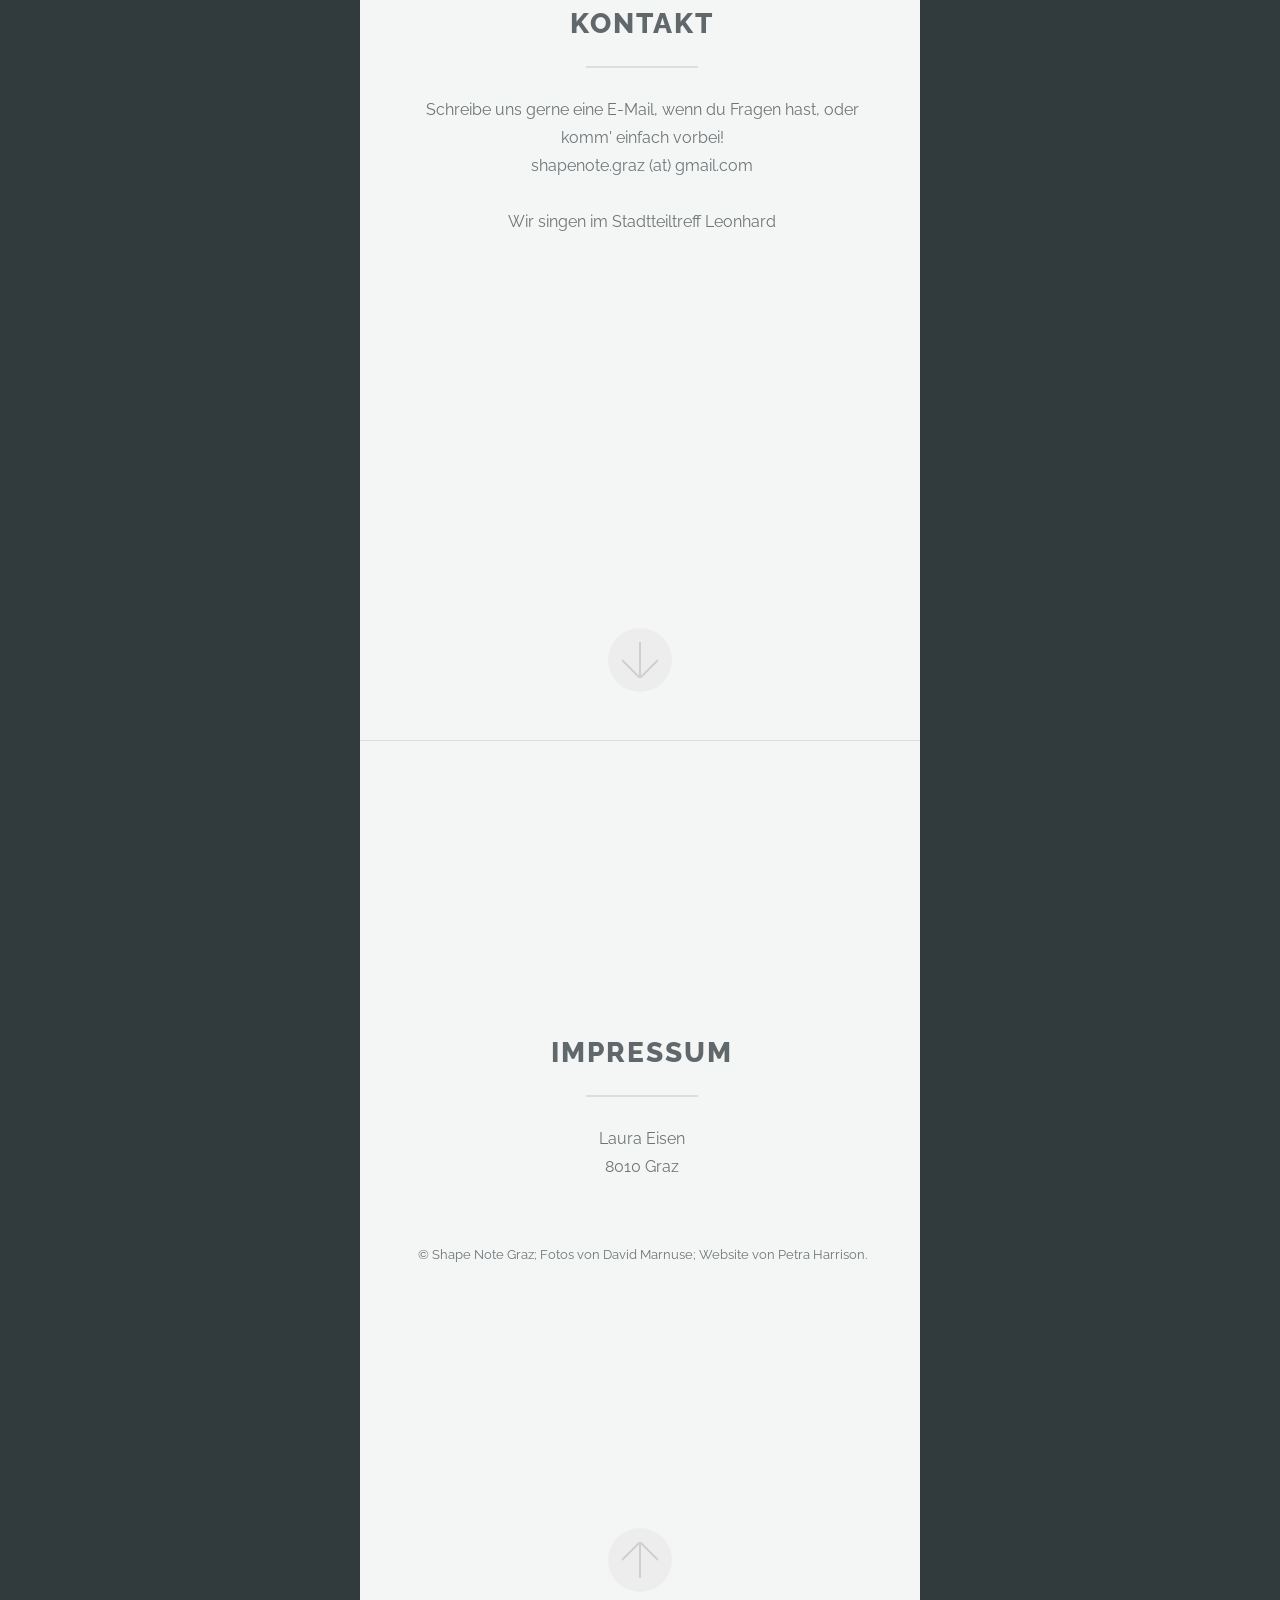
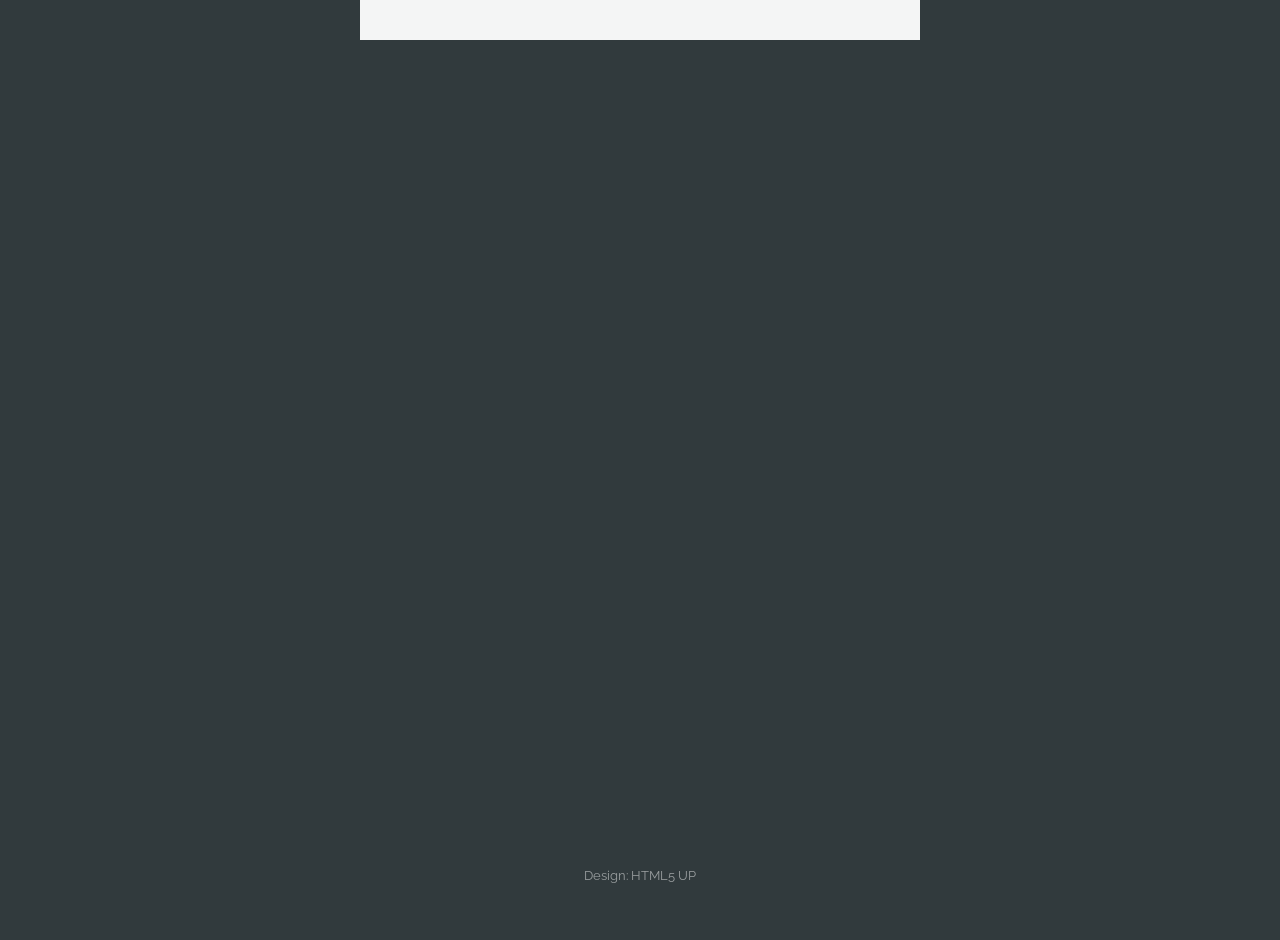
==== commit 8133237c: "next dates" ====
--- a/index.html
+++ b/index.html
@@ -52,10 +52,11 @@
 						<br>
 						<br>
 						<strong>Nächste Termine</strong>
-							<br> <font color="#B00000 ">ABGESAGT: Sonntag, 11. Oktober 2026 Stadtteiltreff St. Leonhard</font>
-							<br>Sonntag, 25. Oktober 2026 Stadtteilzentrum Jakomini
-							<br>Sonntag, 08. November 2026 Stadtteilzentrum Jakomini
-							<br>Sonntag, 22. November 2026 Stadtteilzentrum Jakomini
+							<br>Sonntag, 25. Oktober 2026 im Stadtteilzentrum Jakomini
+							<br>Sonntag, 08. November 2026 im Stadtteilzentrum Jakomini
+							<br>Sonntag, 22. November 2026 im Stadtteilzentrum Jakomini
+							<br>Sonntag, 06. Dezember 2026 im Stadtteilzentrum Jakomini
+							<br>Sonntag, 22. Dezember 2026 im Stadtteilzentrum Jakomini
 						
 
 					</p>
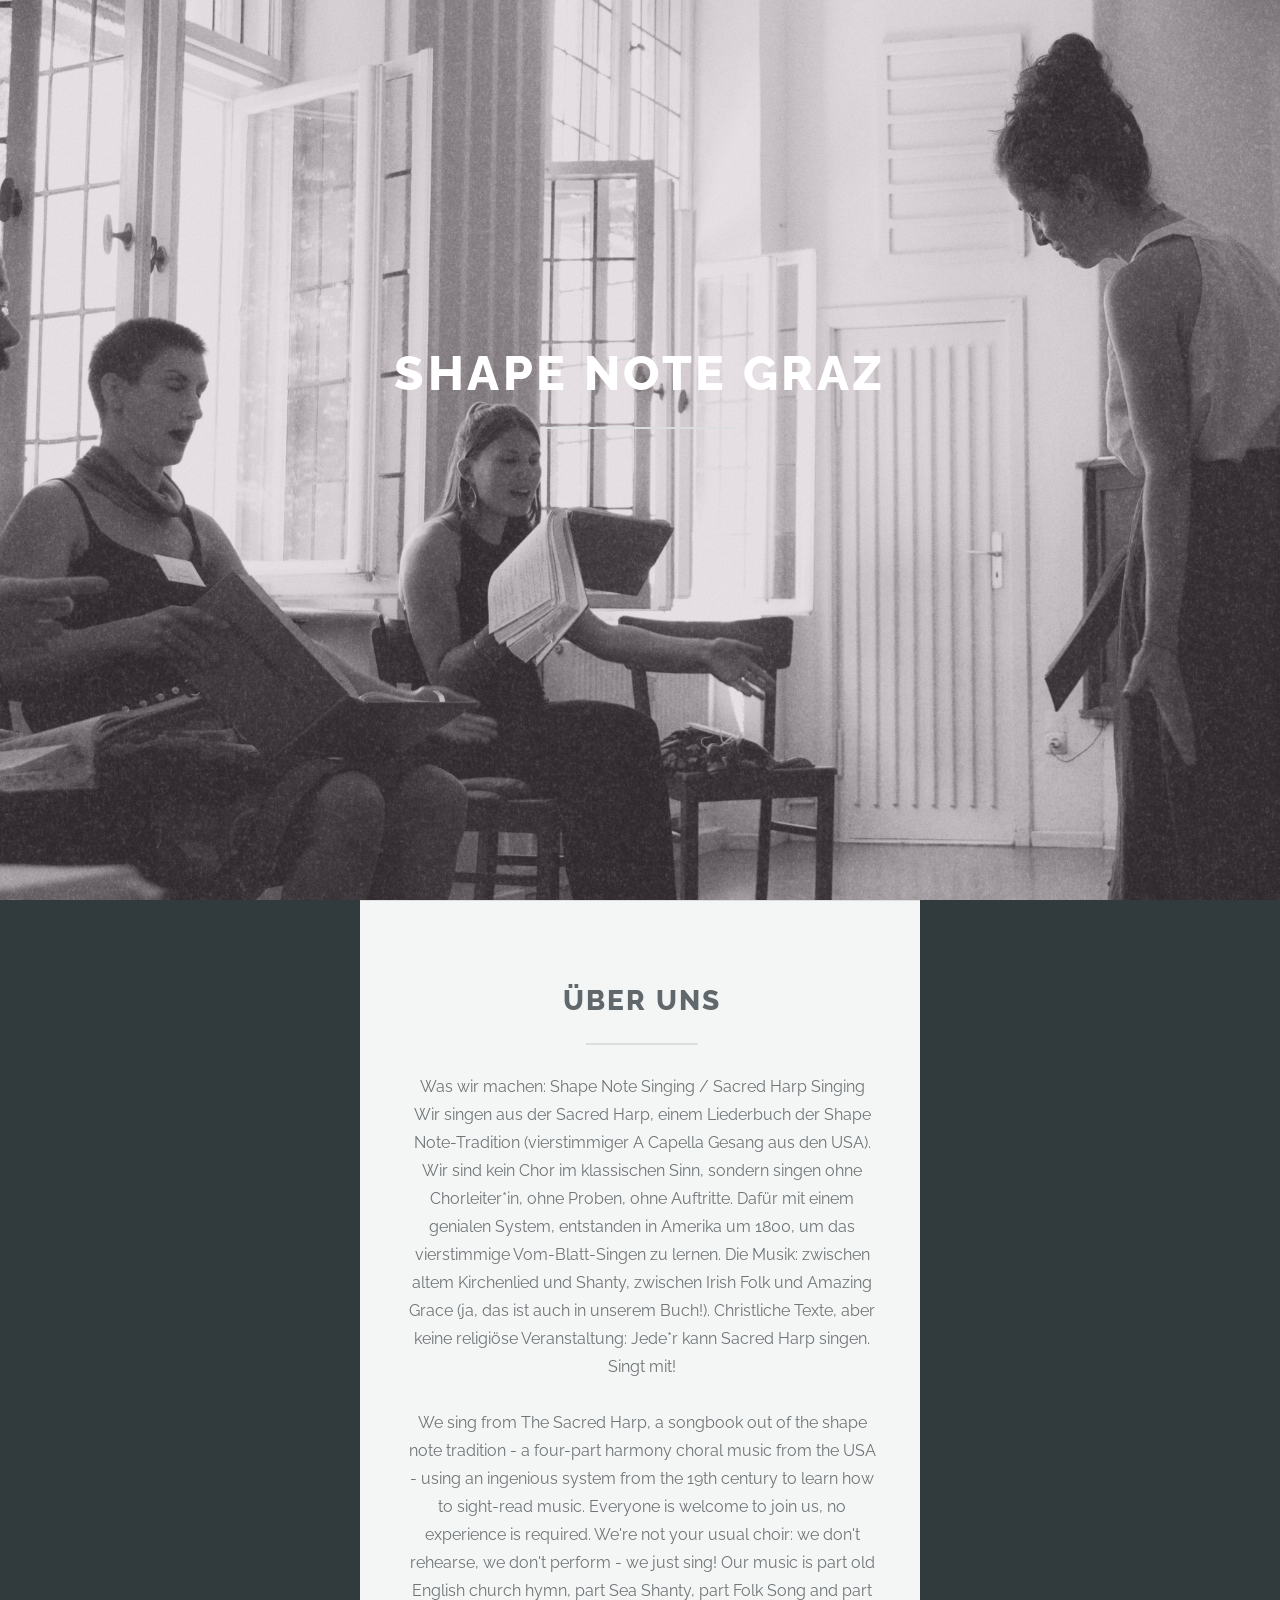
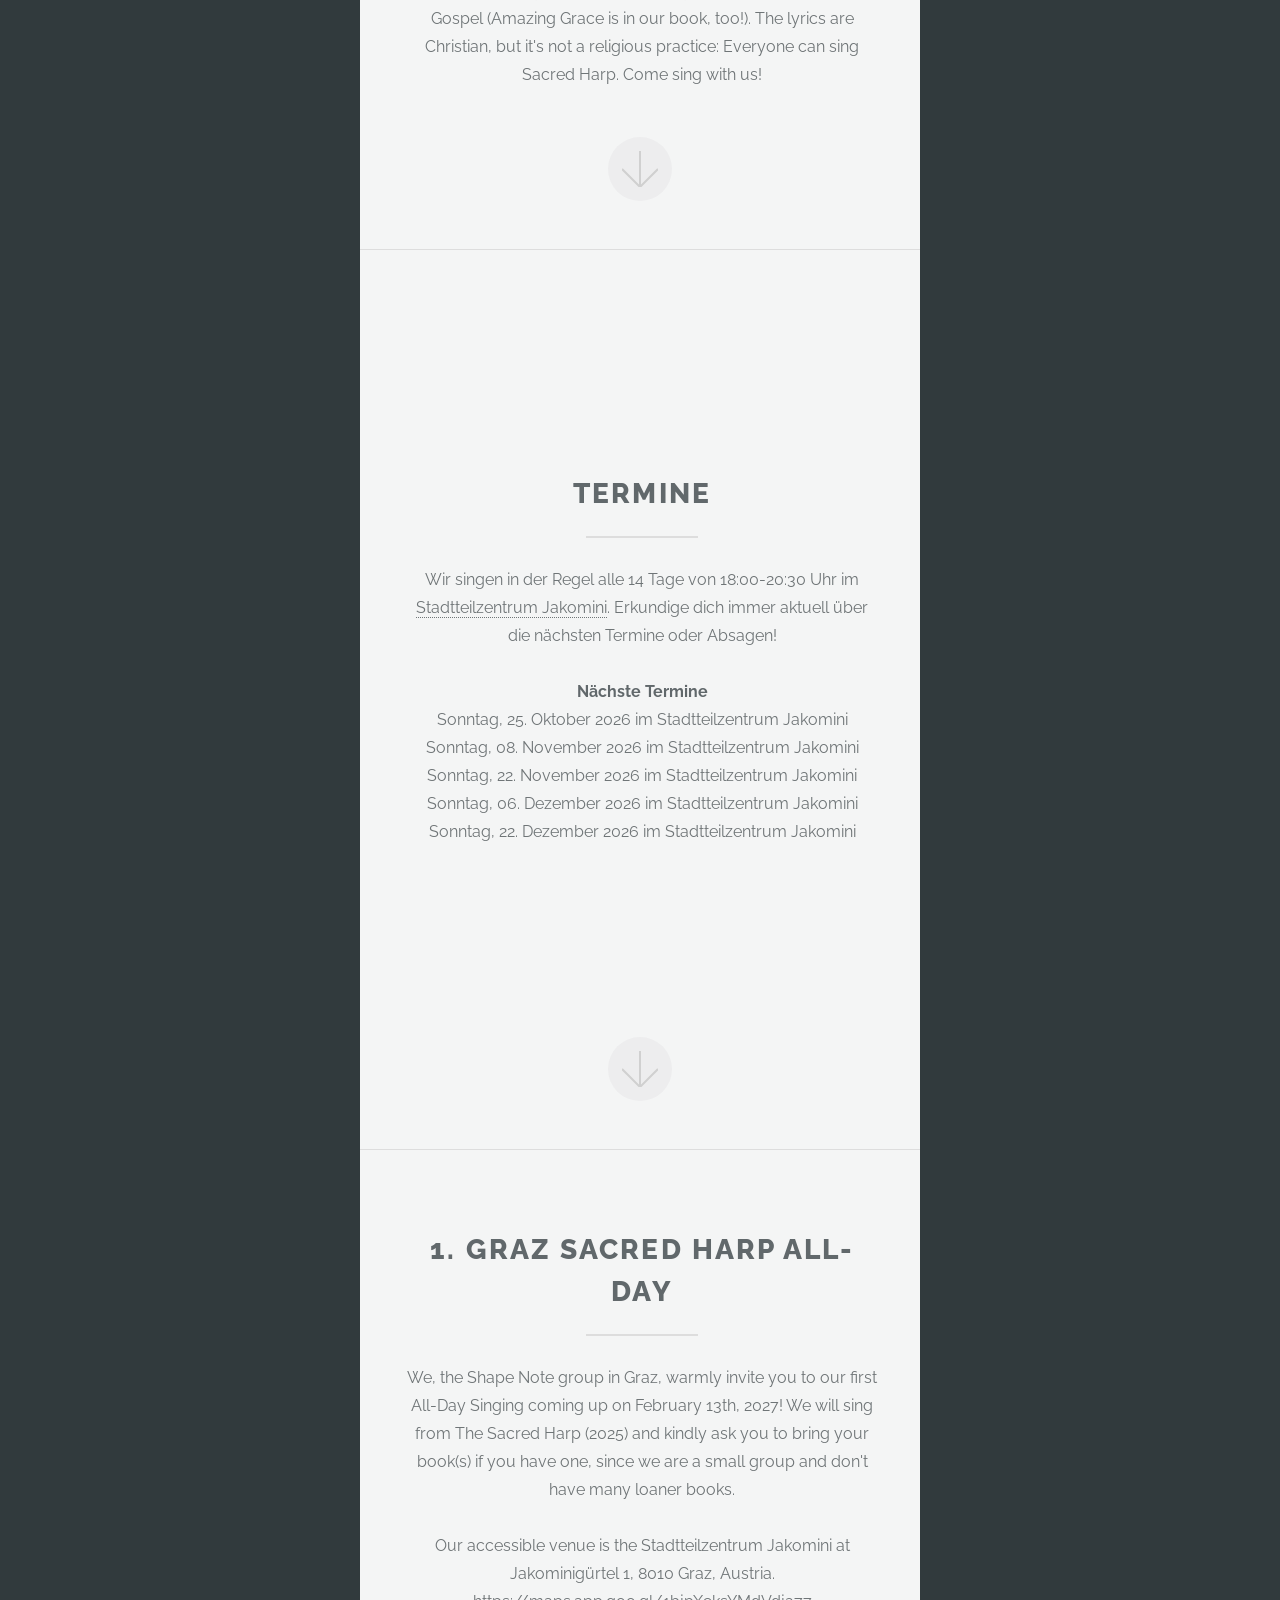
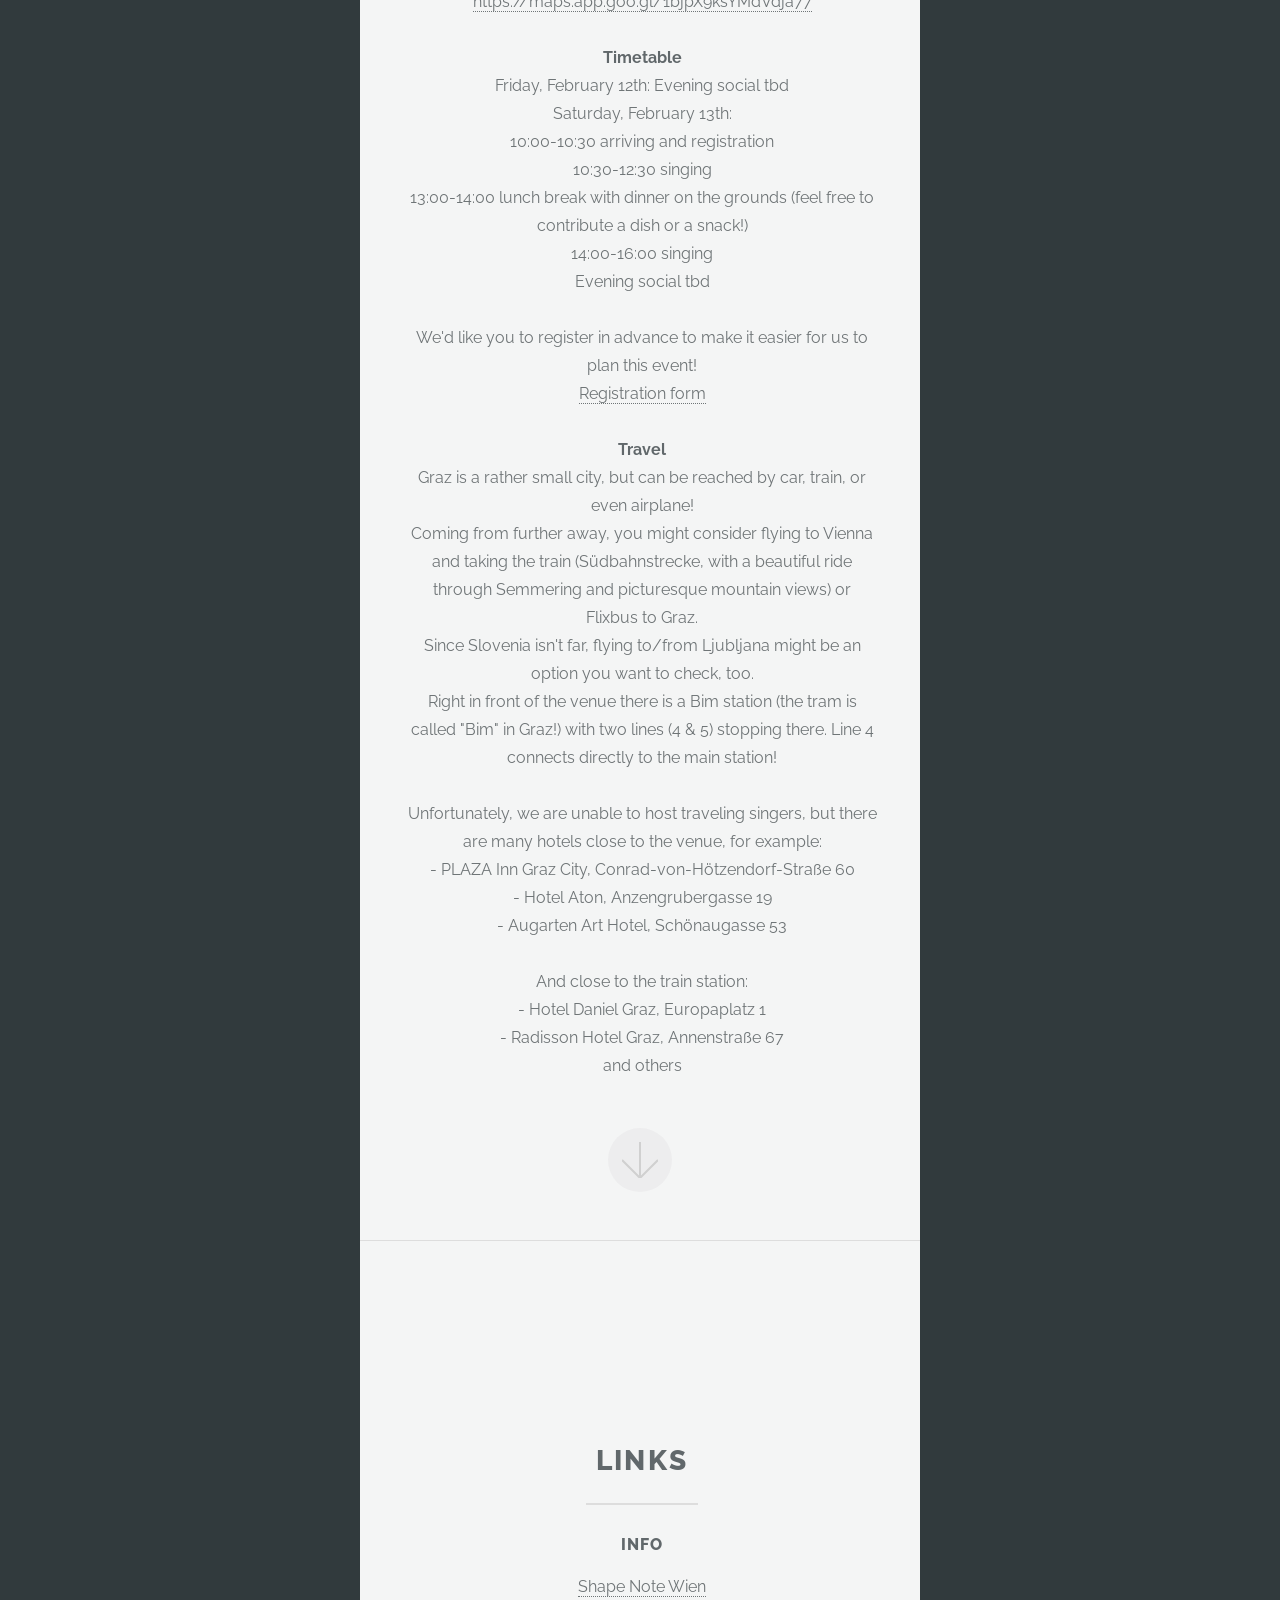
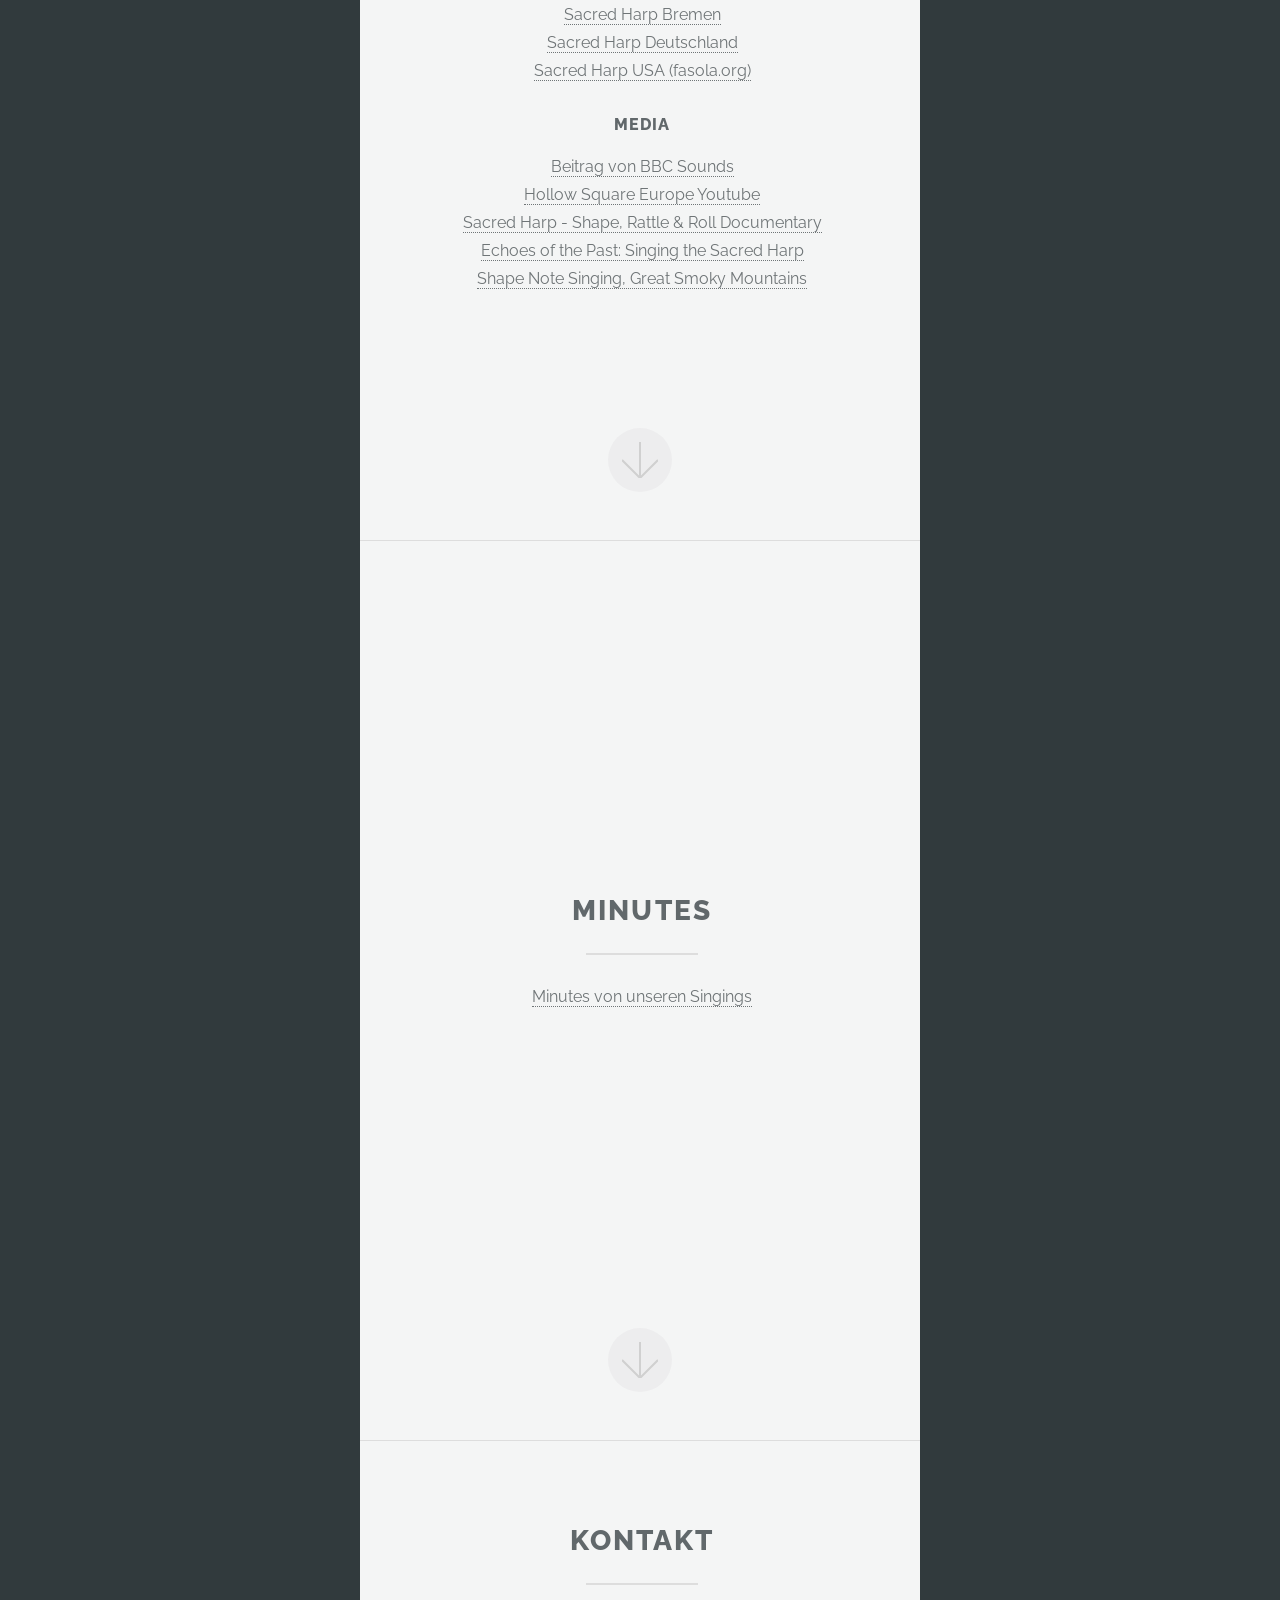
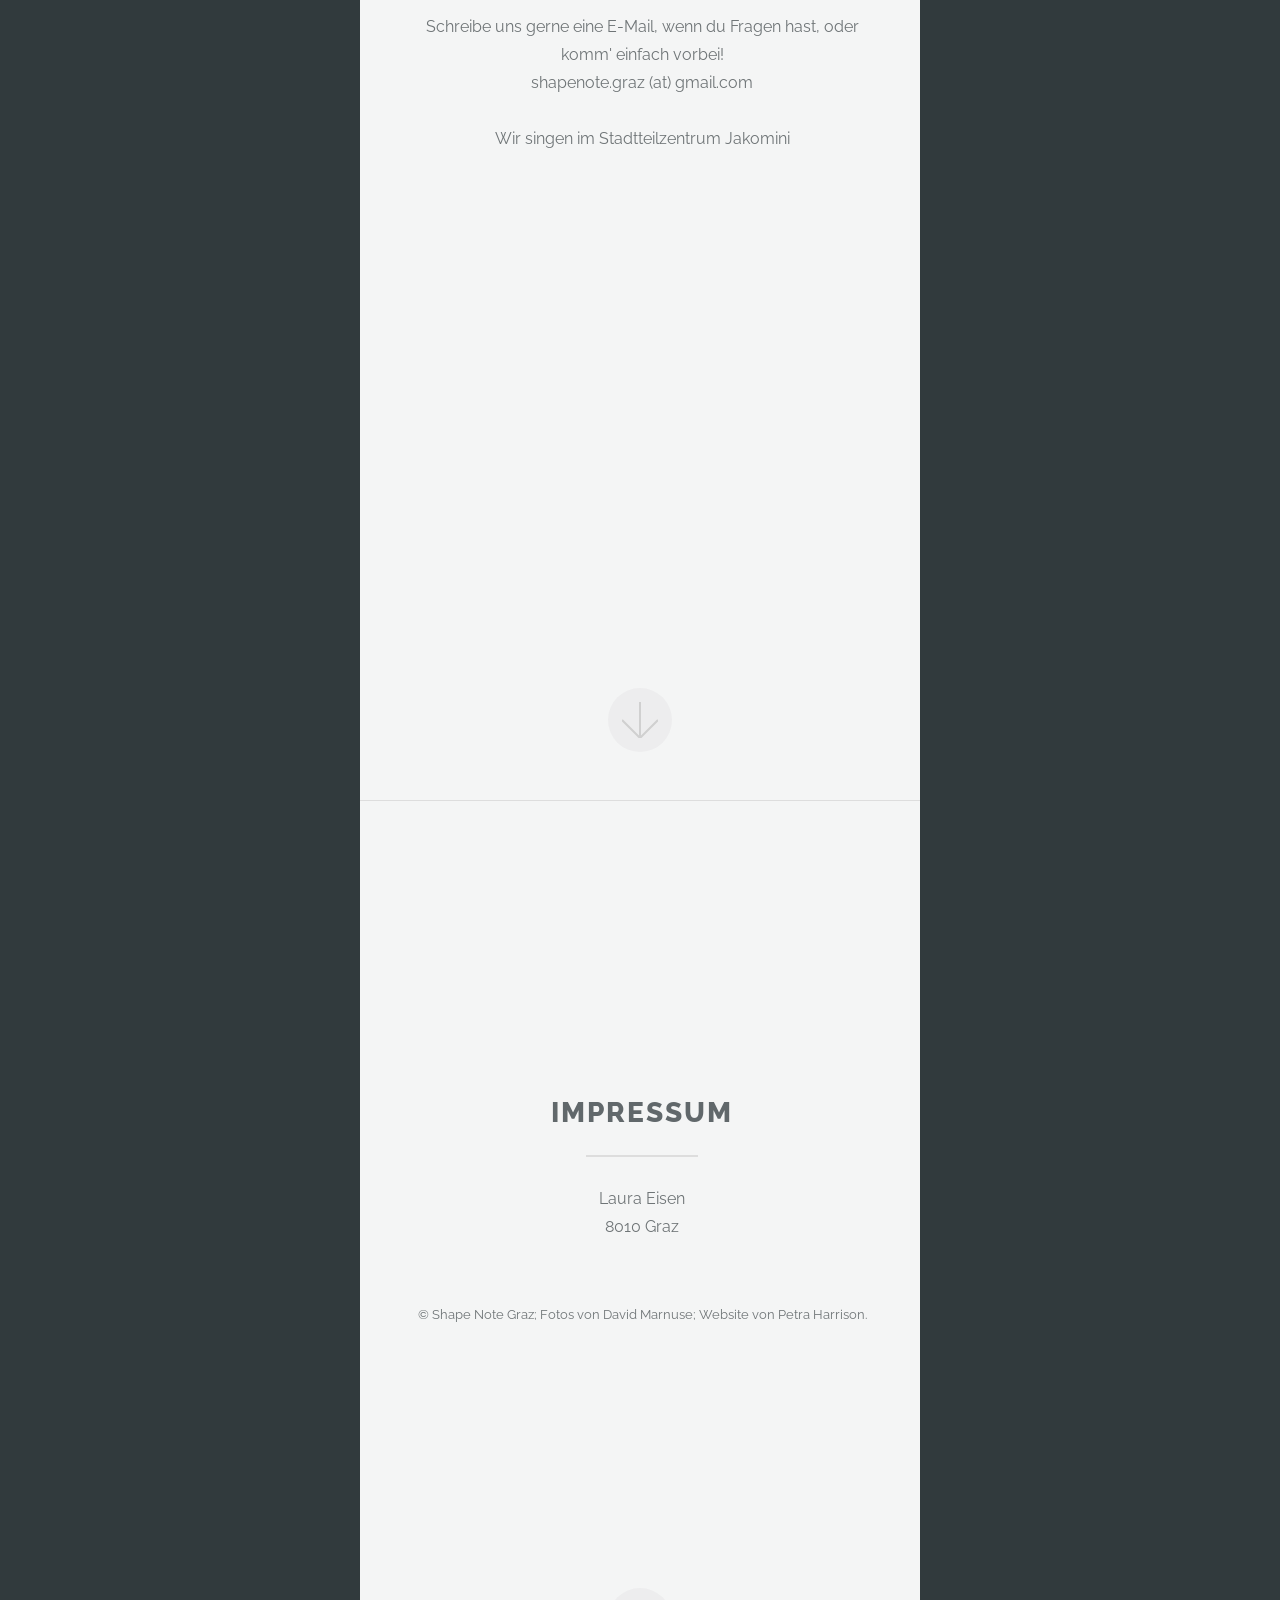
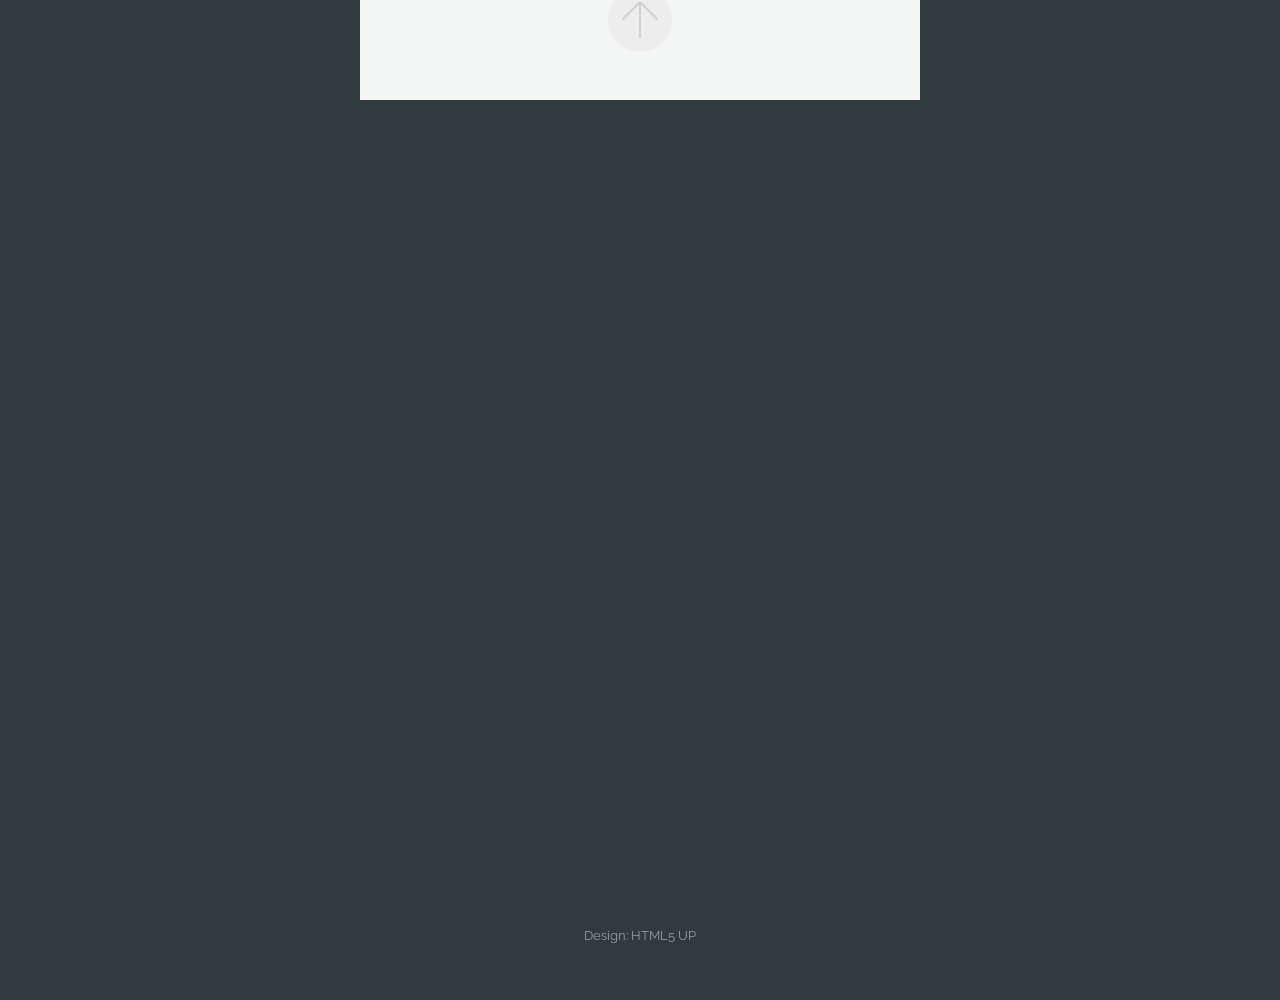
==== commit e87f1e79: "Kontakt updated" ====
--- a/index.html
+++ b/index.html
@@ -168,8 +168,8 @@
 							shapenote.graz (at) gmail.com
 						<br>
 						<br>
-						Wir singen im Stadtteiltreff Leonhard<br><br>
-						<iframe src="https://www.google.com/maps/embed?pb=!1m18!1m12!1m3!1d2717.5185277195806!2d15.452079375854352!3d47.069294371145574!2m3!1f0!2f0!3f0!3m2!1i1024!2i768!4f13.1!3m3!1m2!1s0x476e4bd2e74c7739%3A0xbff4436b59f023fa!2sStadtteiltreff%20Leonhard!5e0!3m2!1sen!2sde!4v1752093293242!5m2!1sen!2sde" width="300" height="225" style="border:0;" allowfullscreen="" loading="lazy" referrerpolicy="no-referrer-when-downgrade"></iframe>
+						Wir singen im Stadtteilzentrum Jakomini<br><br>
+						<iframe src="https://www.google.com/maps/embed?pb=!1m18!1m12!1m3!1d2718.035706617712!2d15.4456682!3d47.05914990000001!2m3!1f0!2f0!3f0!3m2!1i1024!2i768!4f13.1!3m3!1m2!1s0x476e4a9c9a2d919b%3A0x592f07ba1fe969e5!2sStadtteilzentrum%20(STZ)%20Jakomini!5e0!3m2!1sen!2sde!4v1791818707738!5m2!1sen!2sde" width="600" height="450" style="border:0;" allowfullscreen="" loading="lazy" referrerpolicy="strict-origin-when-cross-origin"></iframe>
 						
 						</p>
 					</div>
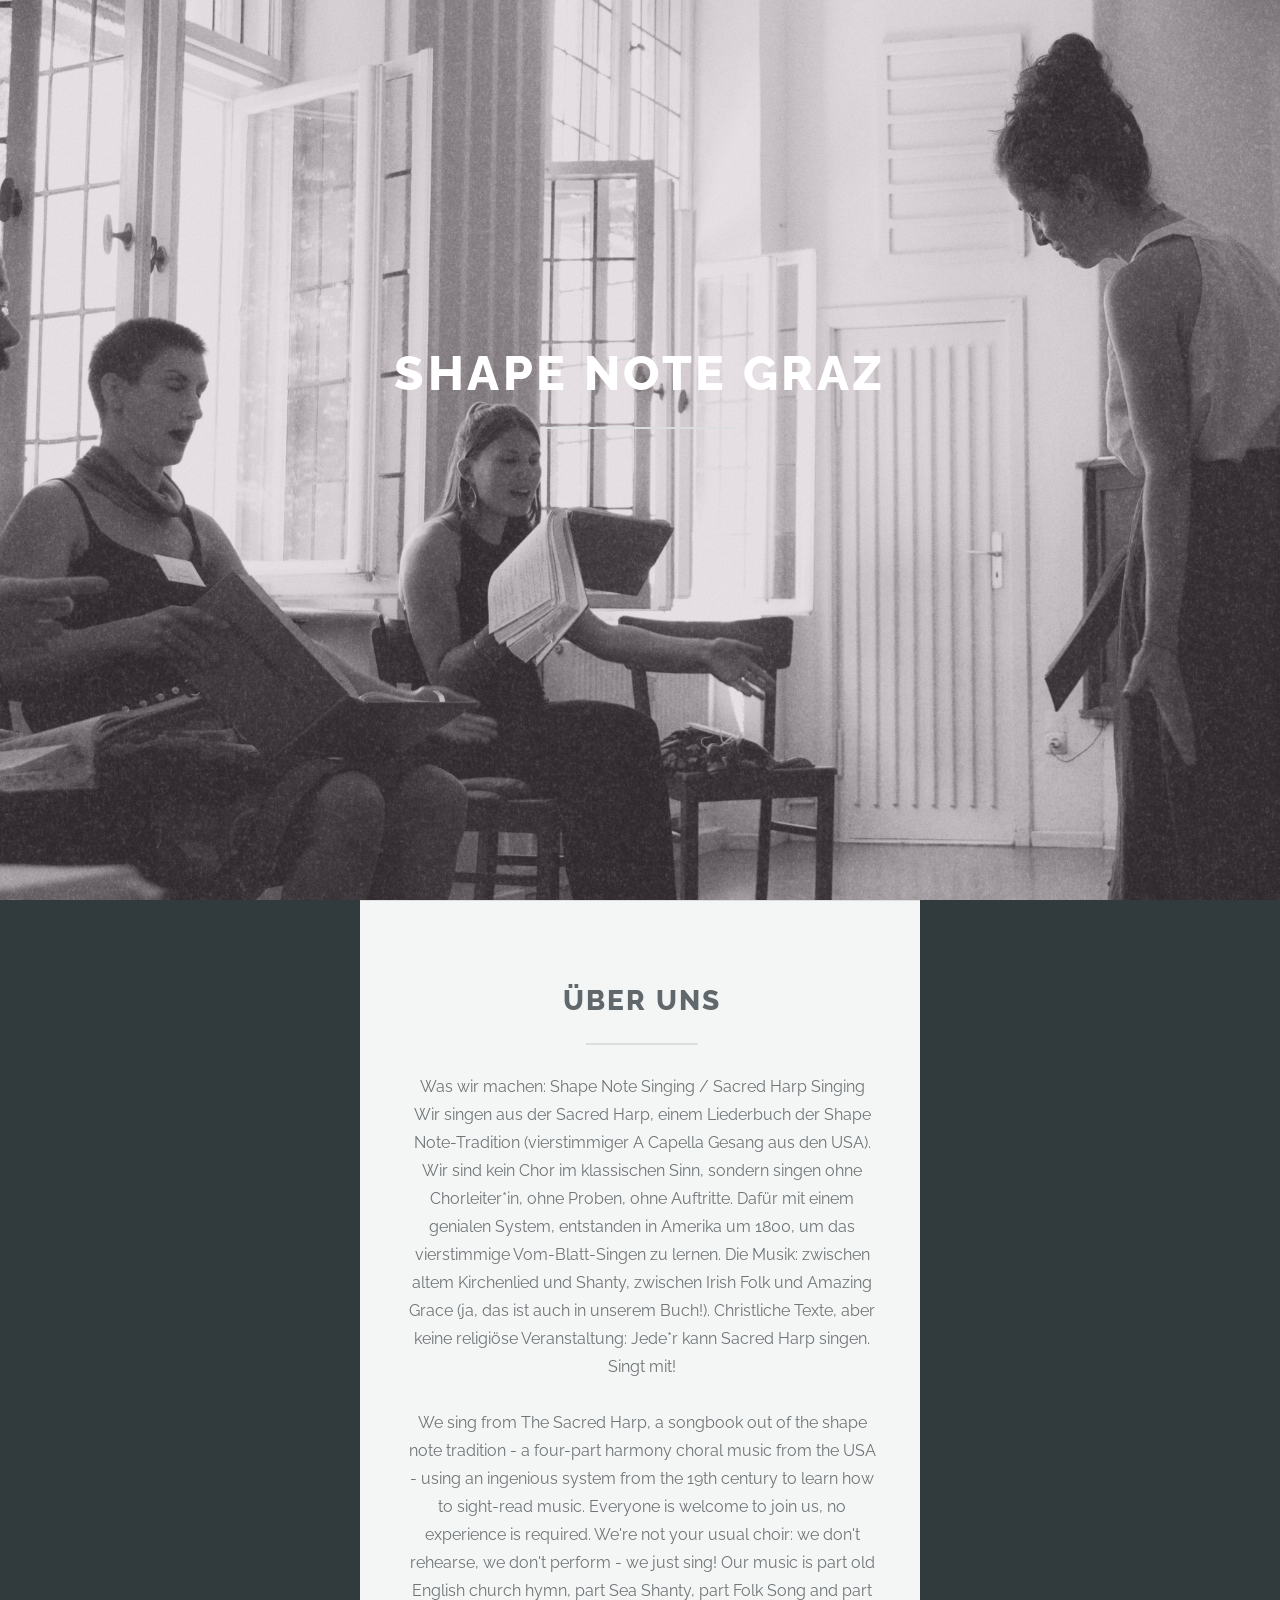
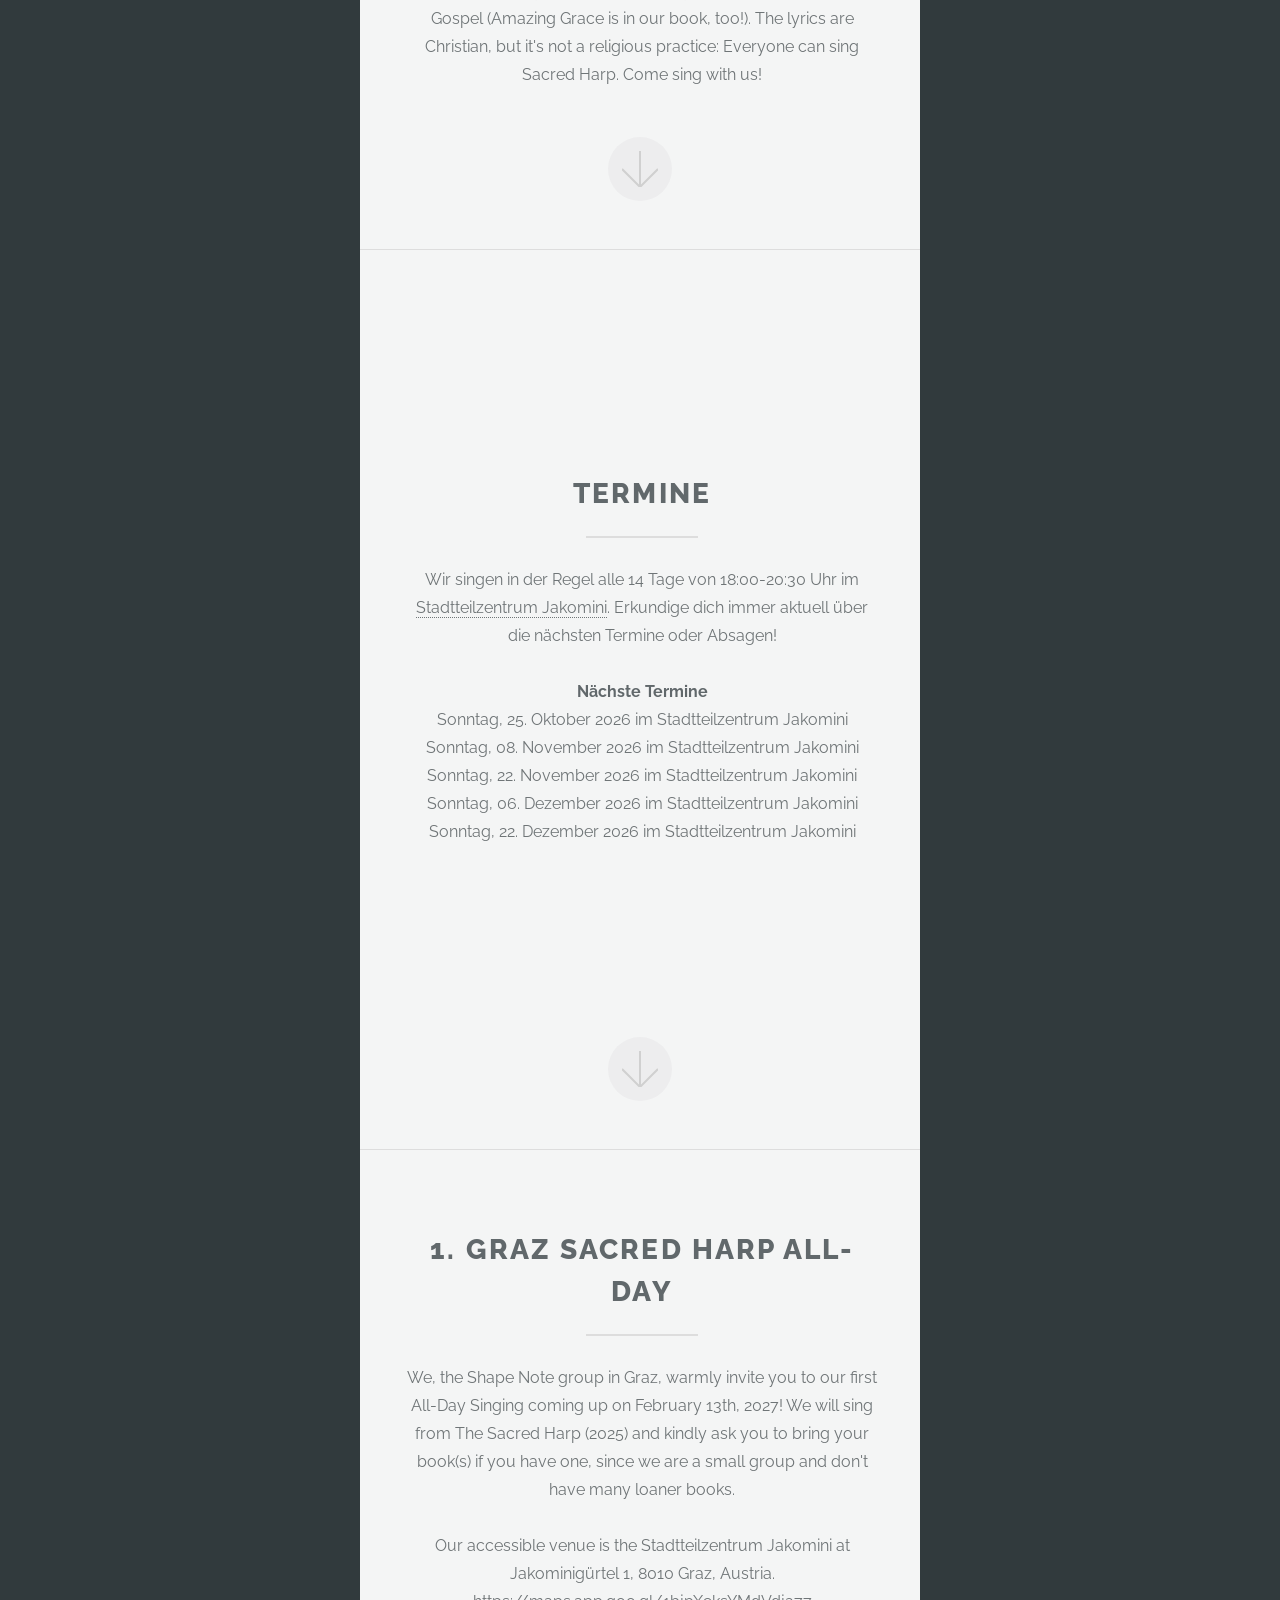
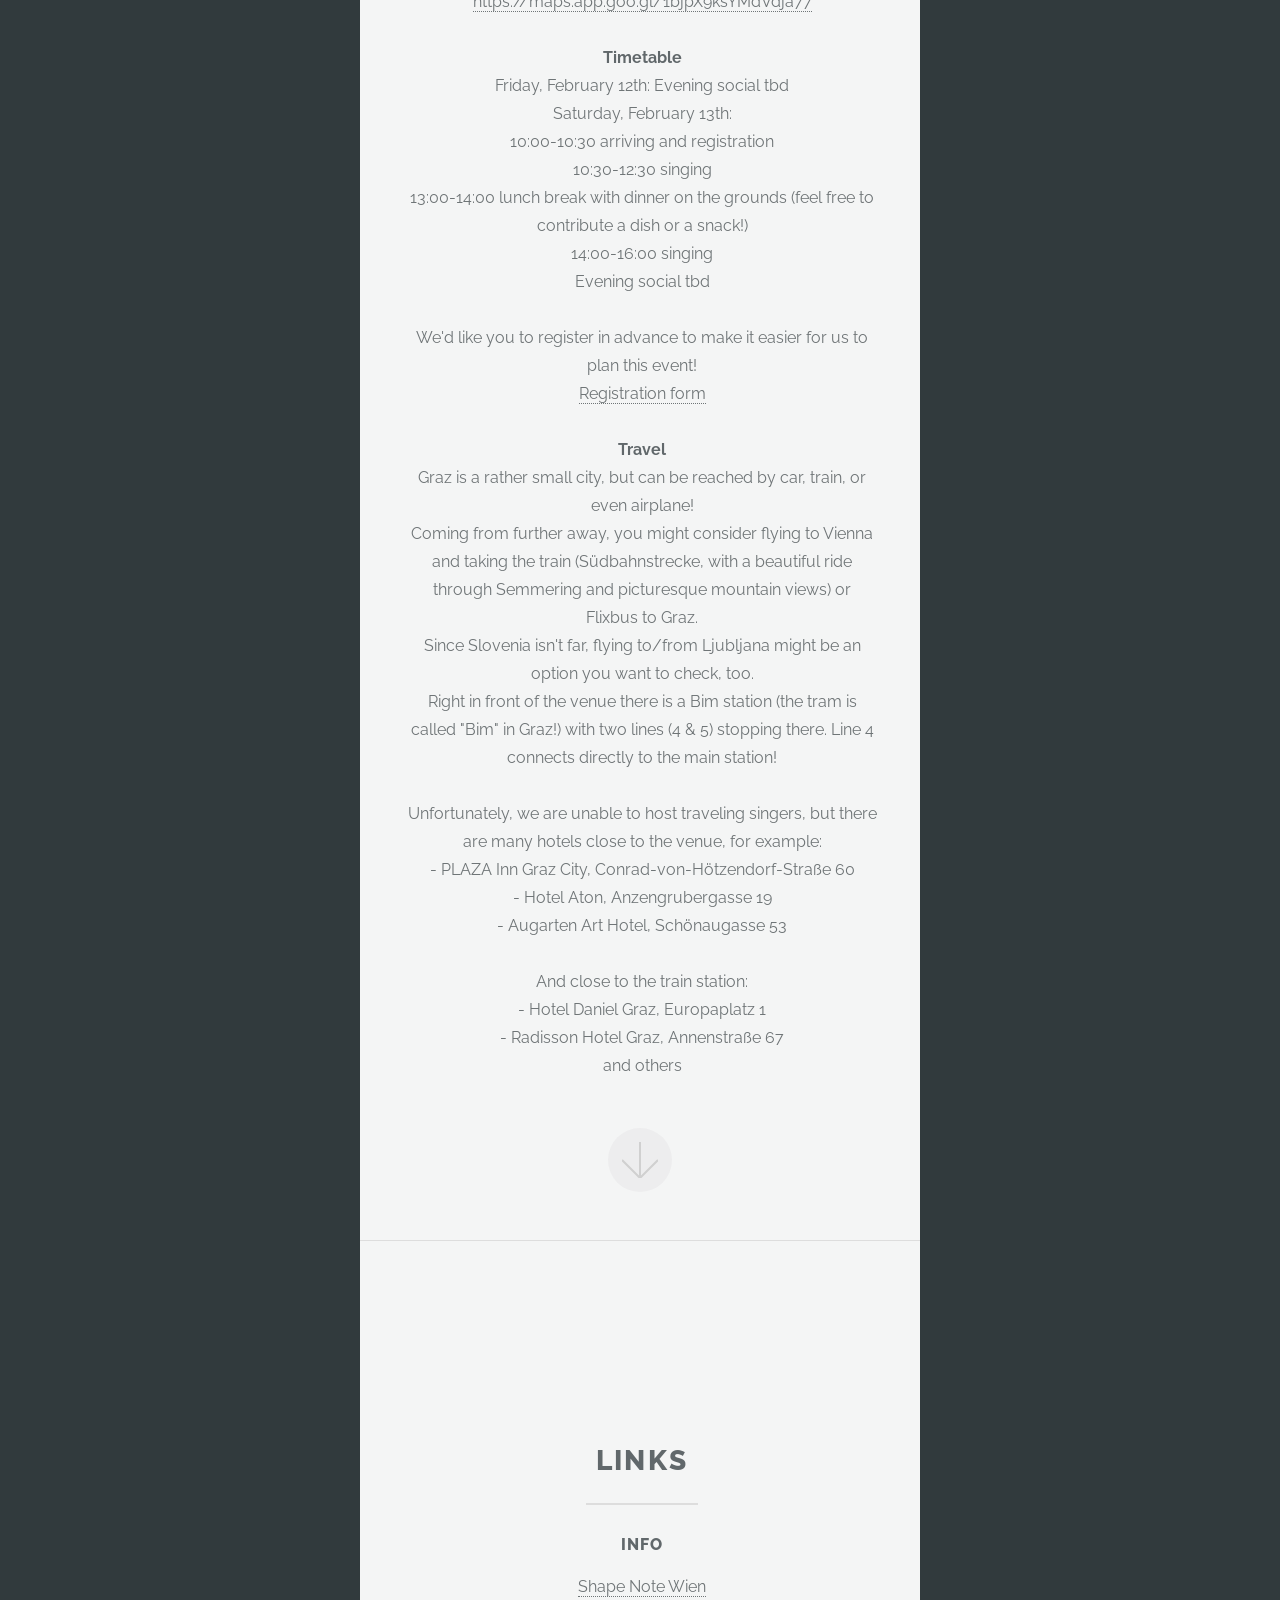
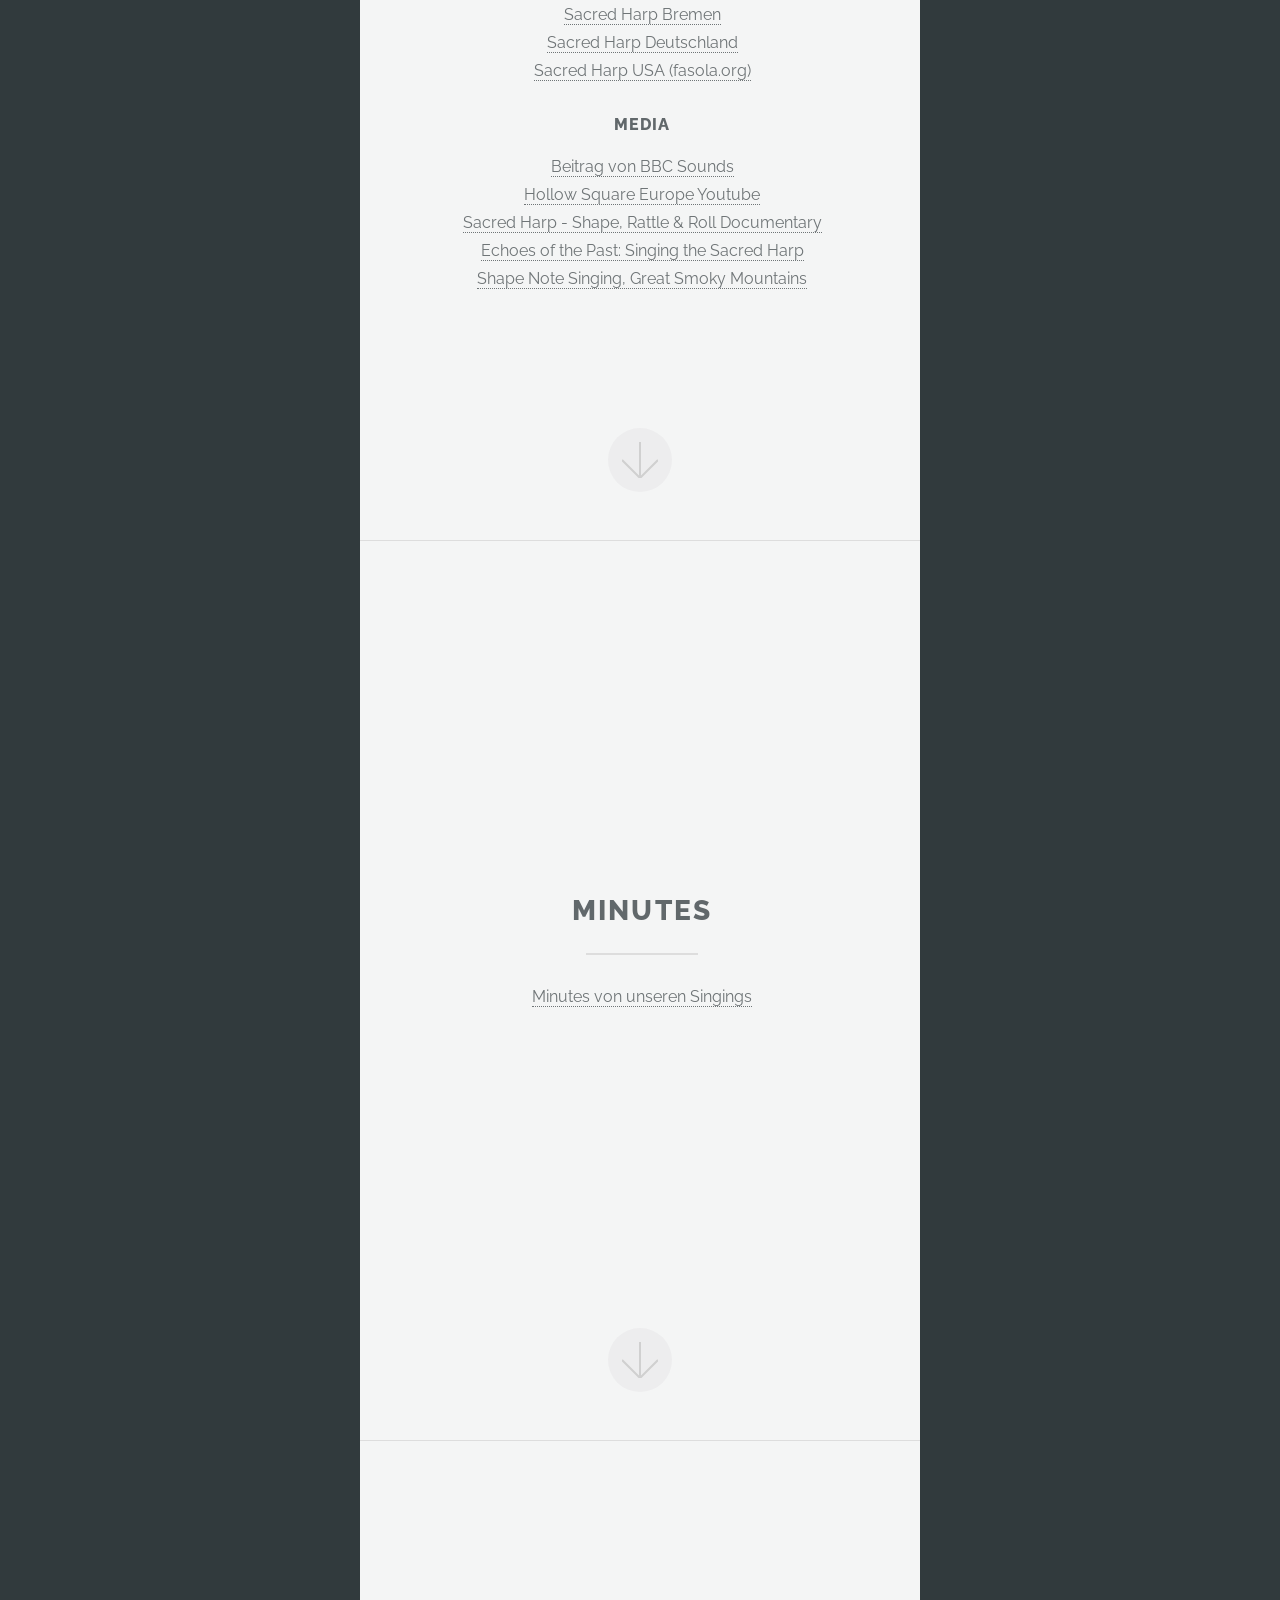
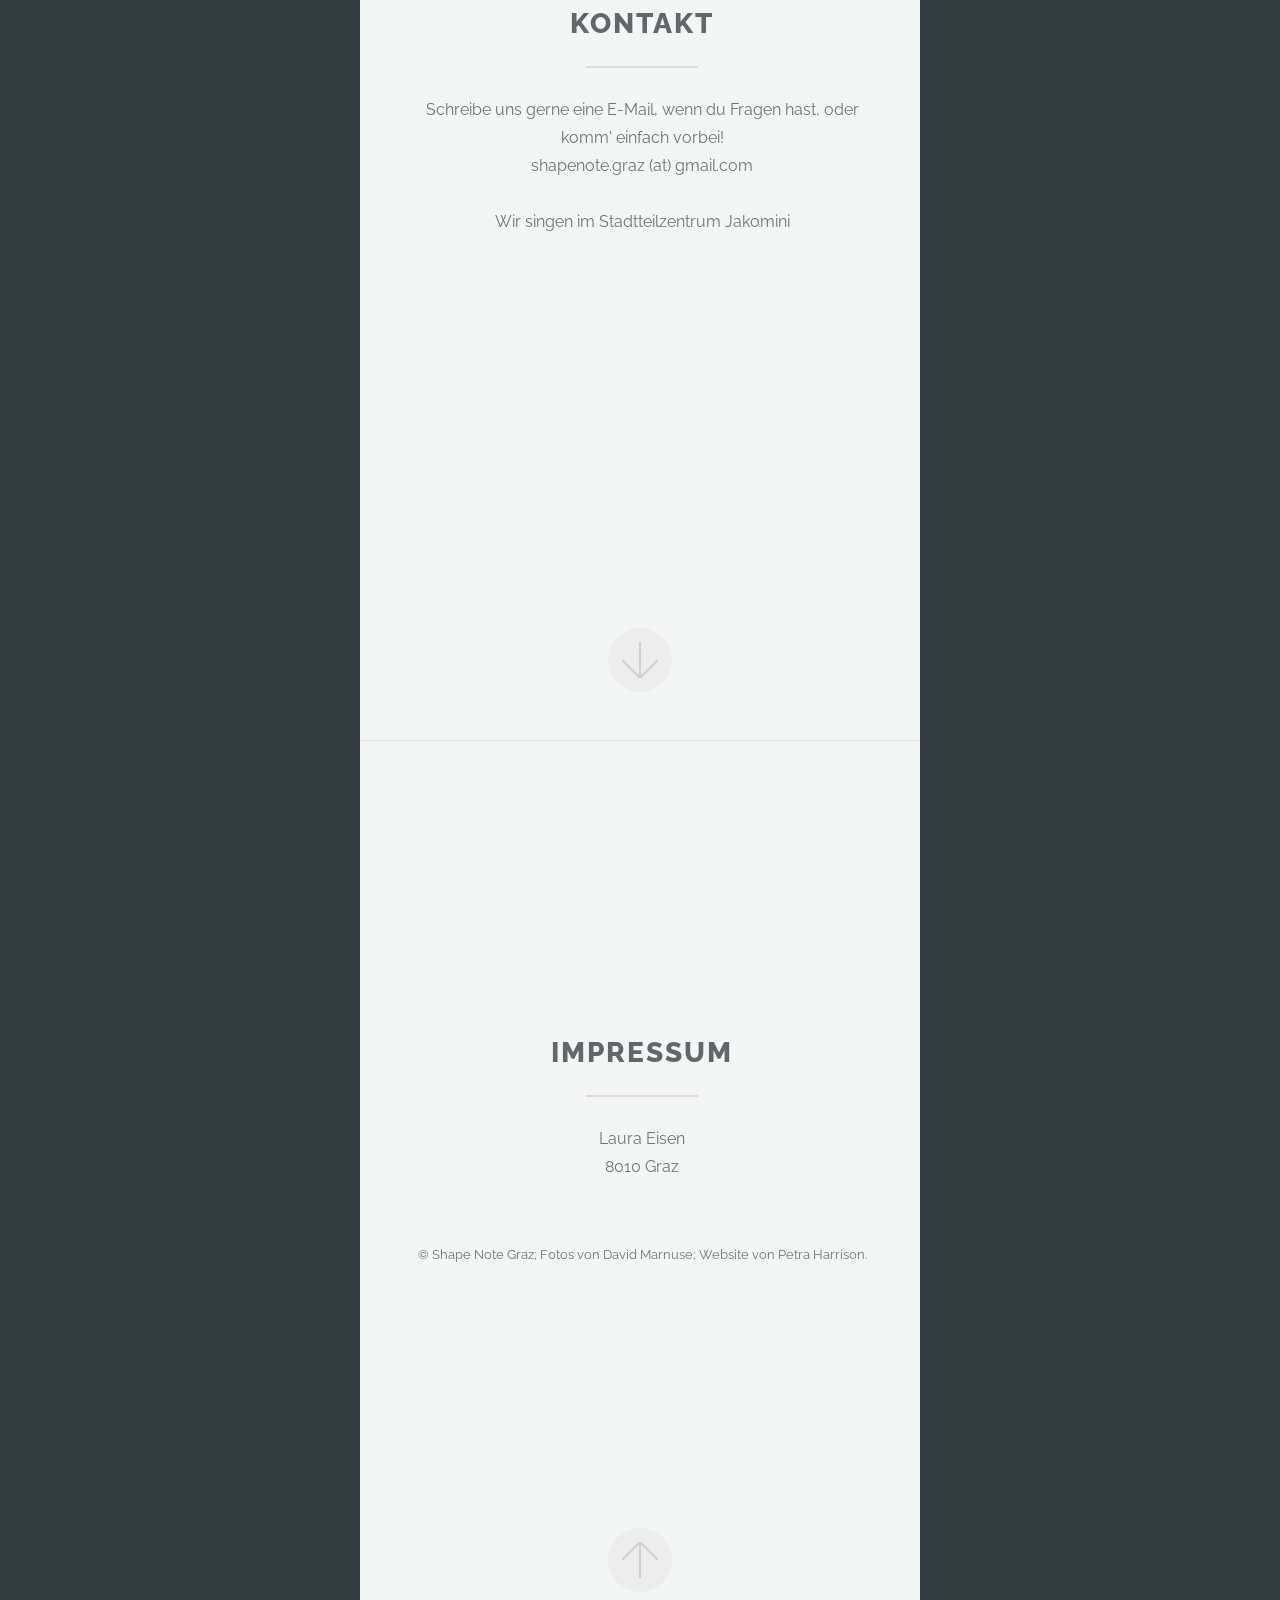
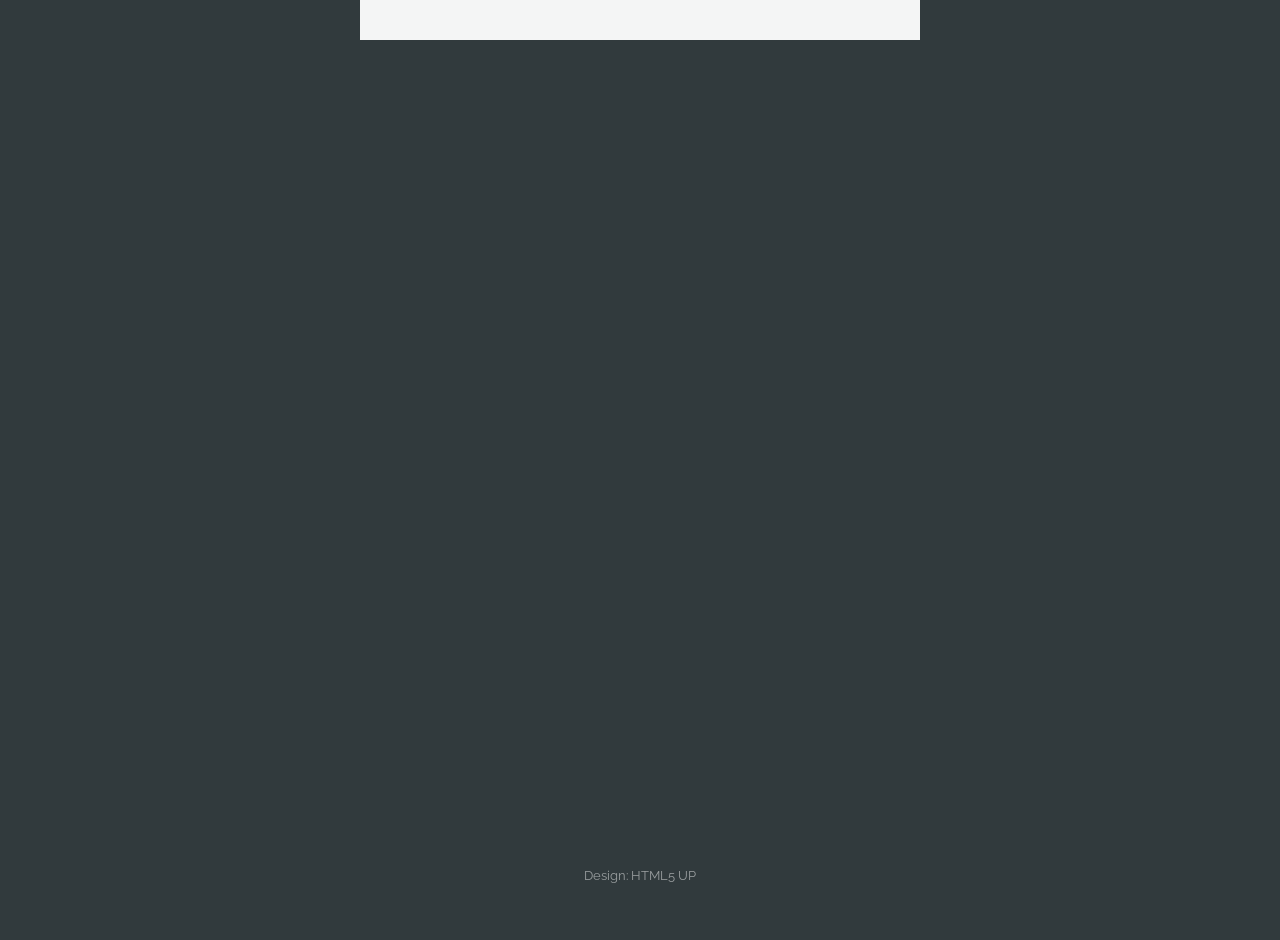
==== commit f483b60c: "map size" ====
--- a/index.html
+++ b/index.html
@@ -169,7 +169,7 @@
 						<br>
 						<br>
 						Wir singen im Stadtteilzentrum Jakomini<br><br>
-						<iframe src="https://www.google.com/maps/embed?pb=!1m18!1m12!1m3!1d2718.035706617712!2d15.4456682!3d47.05914990000001!2m3!1f0!2f0!3f0!3m2!1i1024!2i768!4f13.1!3m3!1m2!1s0x476e4a9c9a2d919b%3A0x592f07ba1fe969e5!2sStadtteilzentrum%20(STZ)%20Jakomini!5e0!3m2!1sen!2sde!4v1791818707738!5m2!1sen!2sde" width="600" height="450" style="border:0;" allowfullscreen="" loading="lazy" referrerpolicy="strict-origin-when-cross-origin"></iframe>
+						<iframe src="https://www.google.com/maps/embed?pb=!1m18!1m12!1m3!1d2718.035706617712!2d15.4456682!3d47.05914990000001!2m3!1f0!2f0!3f0!3m2!1i1024!2i768!4f13.1!3m3!1m2!1s0x476e4a9c9a2d919b%3A0x592f07ba1fe969e5!2sStadtteilzentrum%20(STZ)%20Jakomini!5e0!3m2!1sen!2sde!4v1791818707738!5m2!1sen!2sde" width="300" height="225" style="border:0;" allowfullscreen="" loading="lazy" referrerpolicy="strict-origin-when-cross-origin"></iframe>
 						
 						</p>
 					</div>
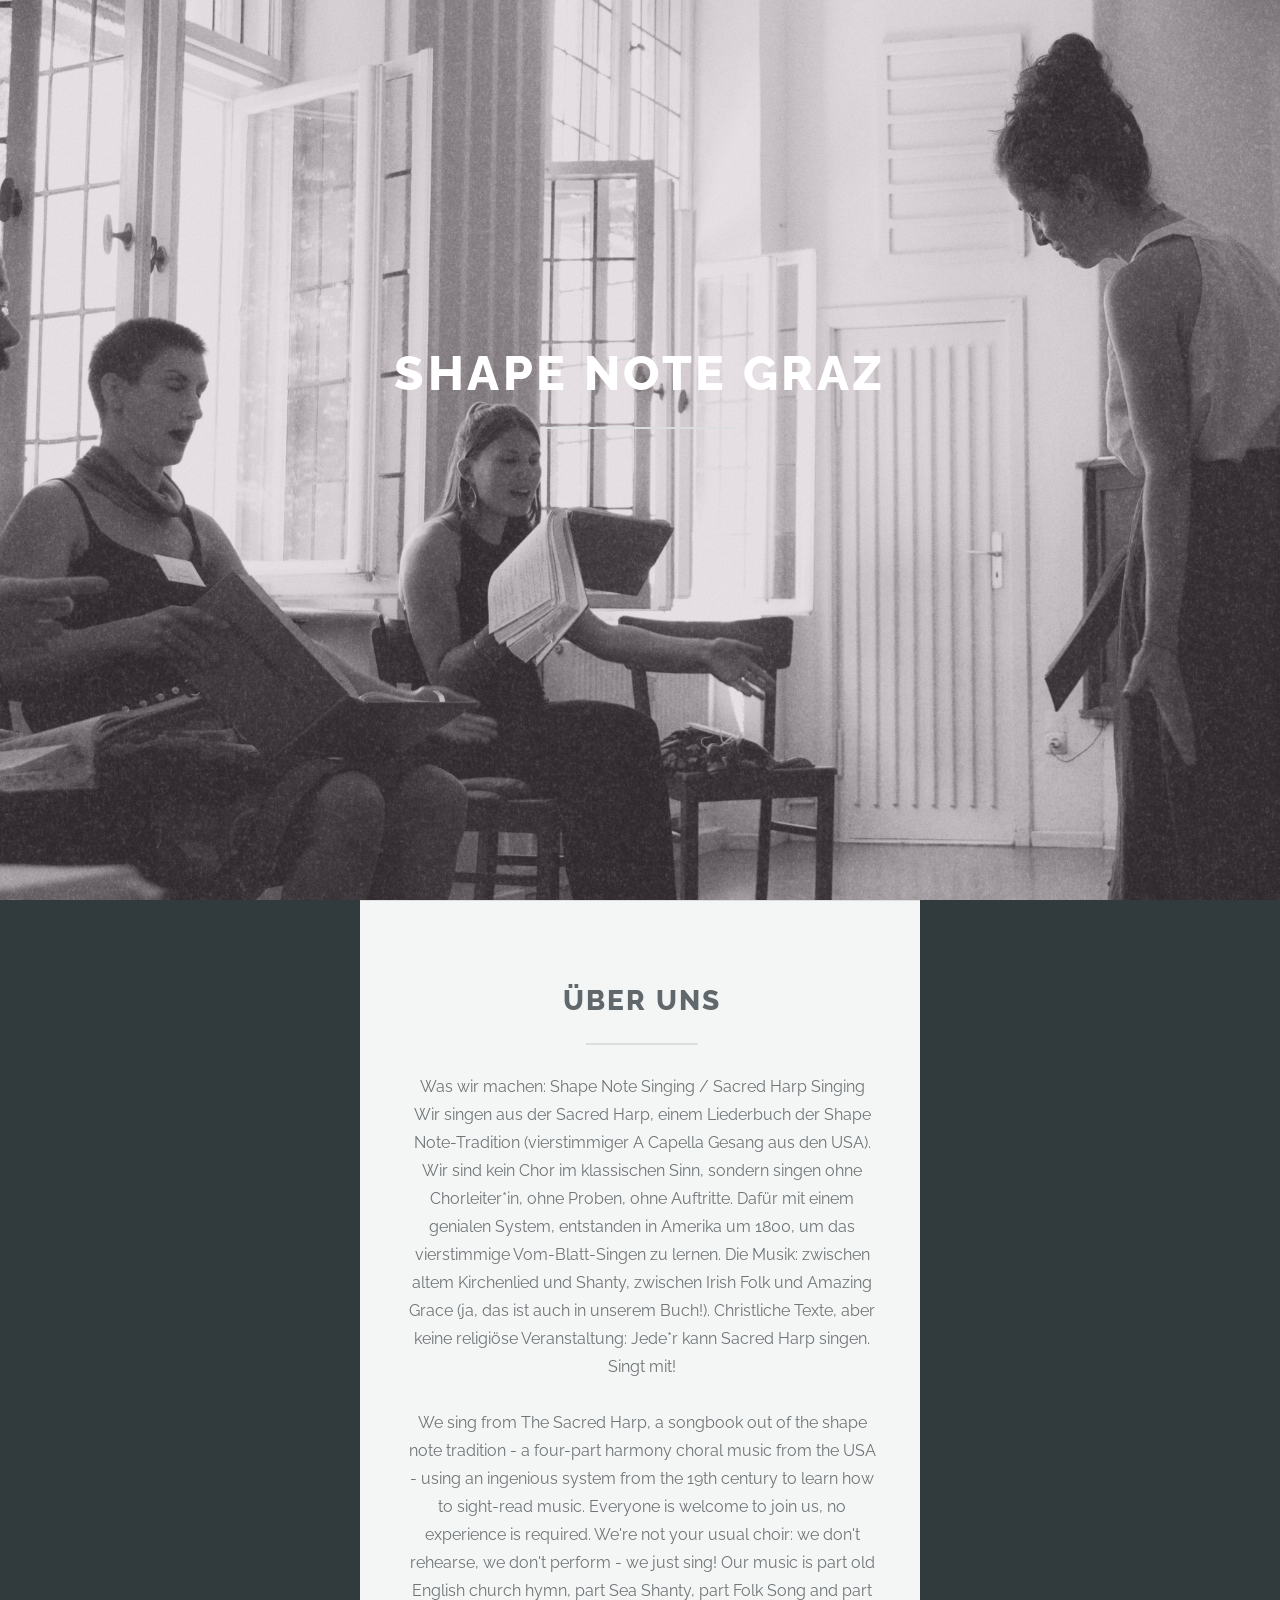
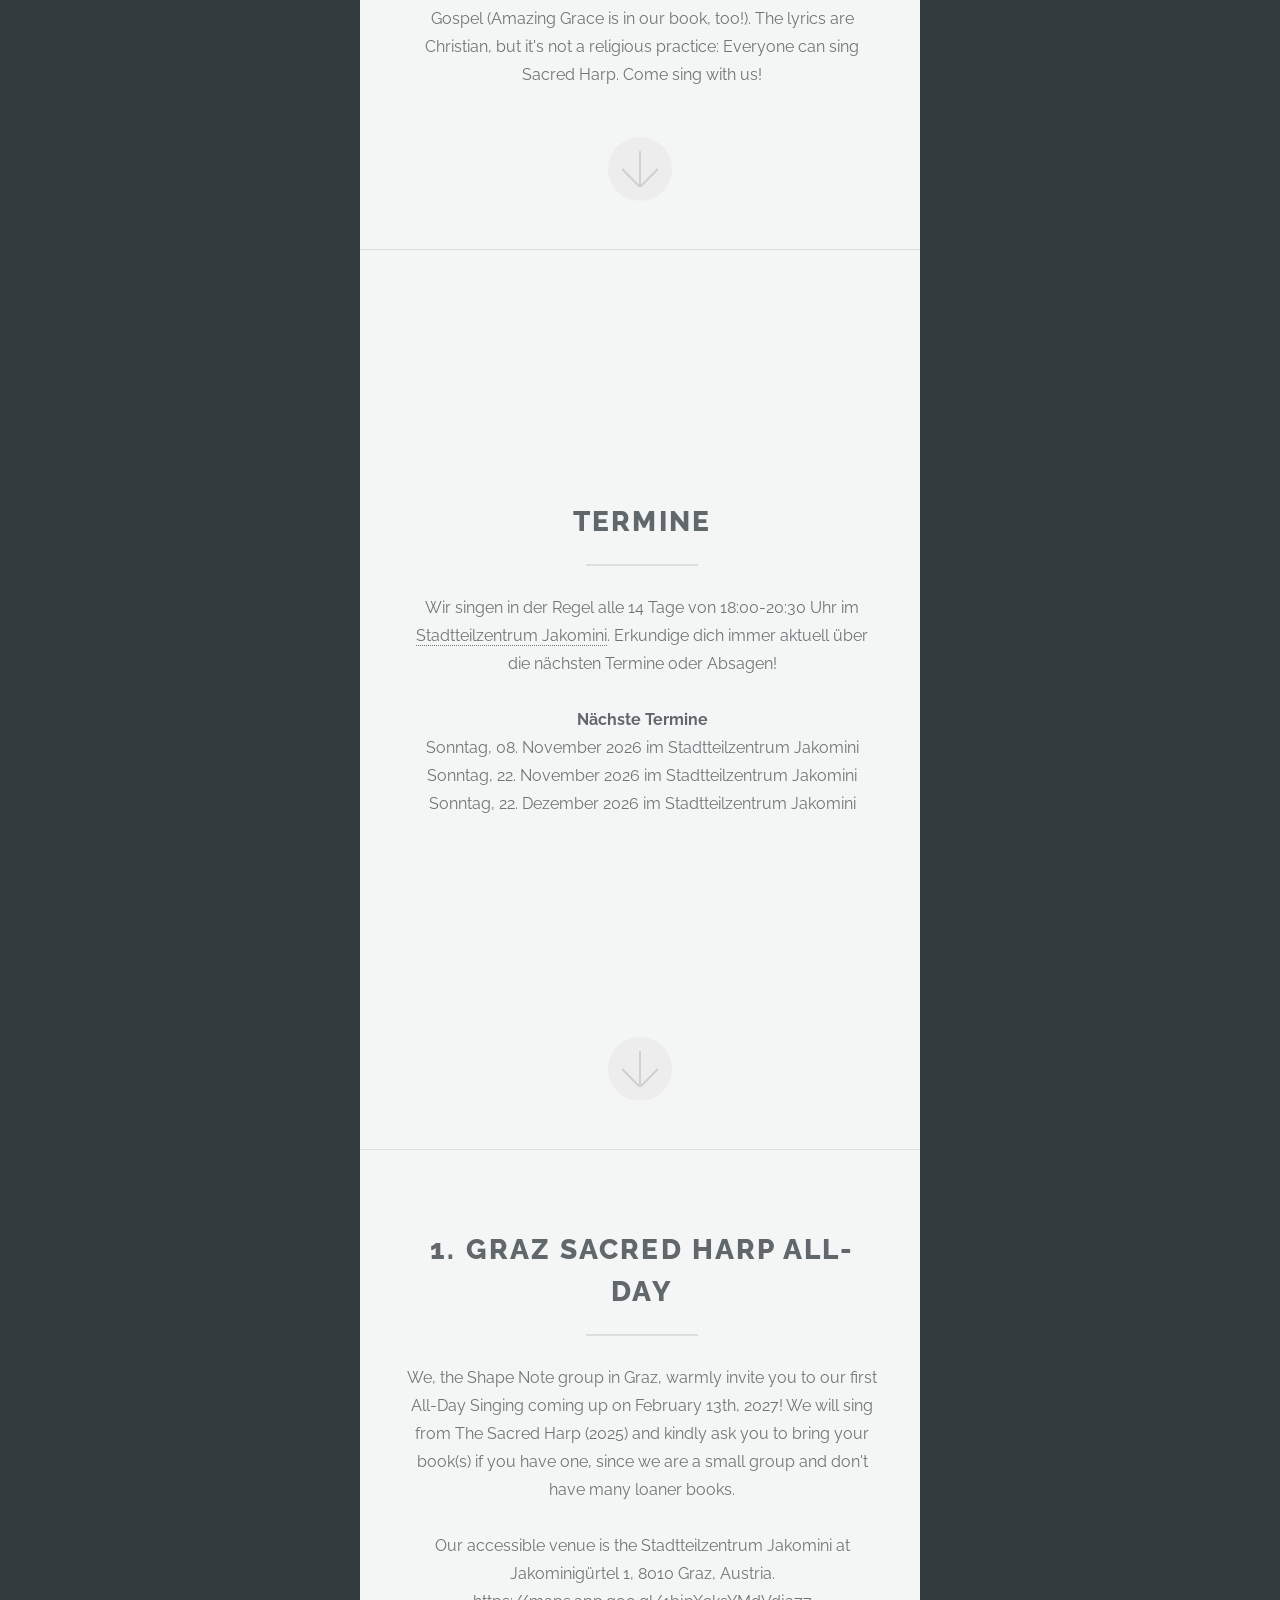
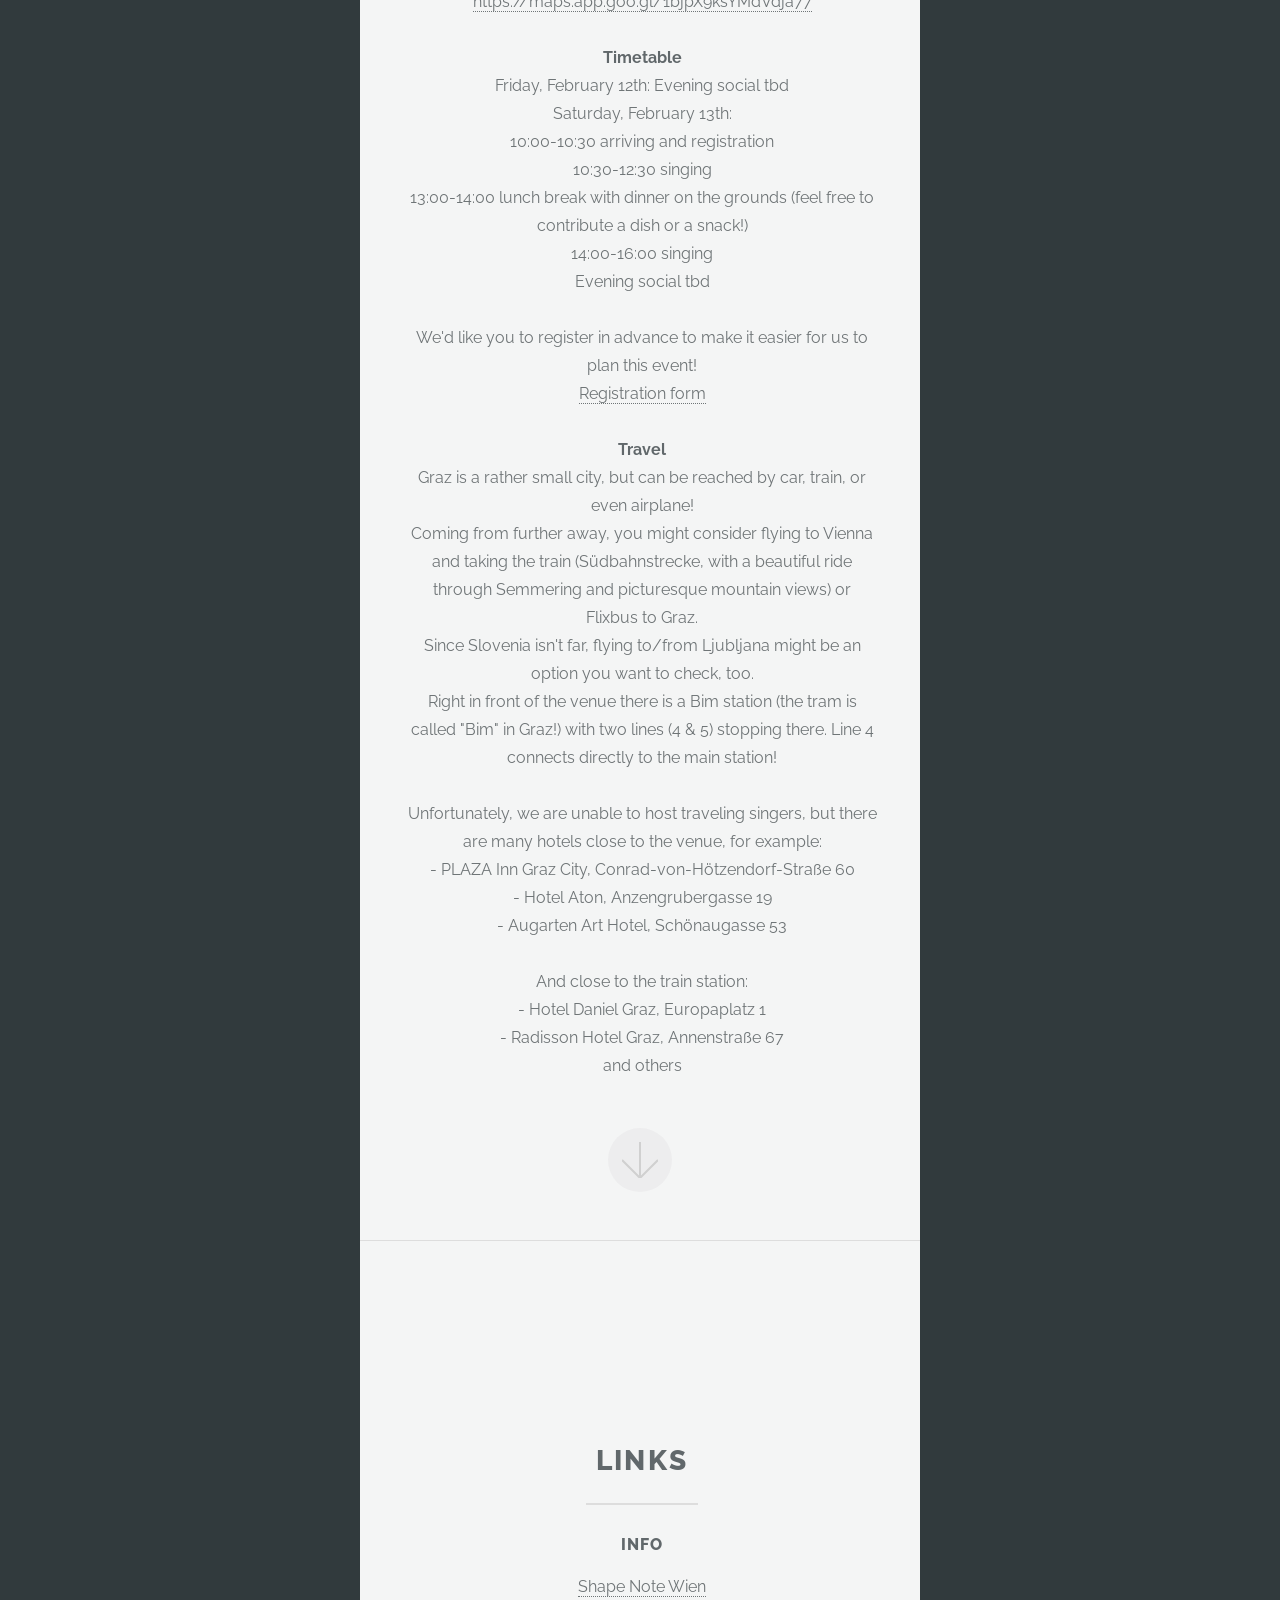
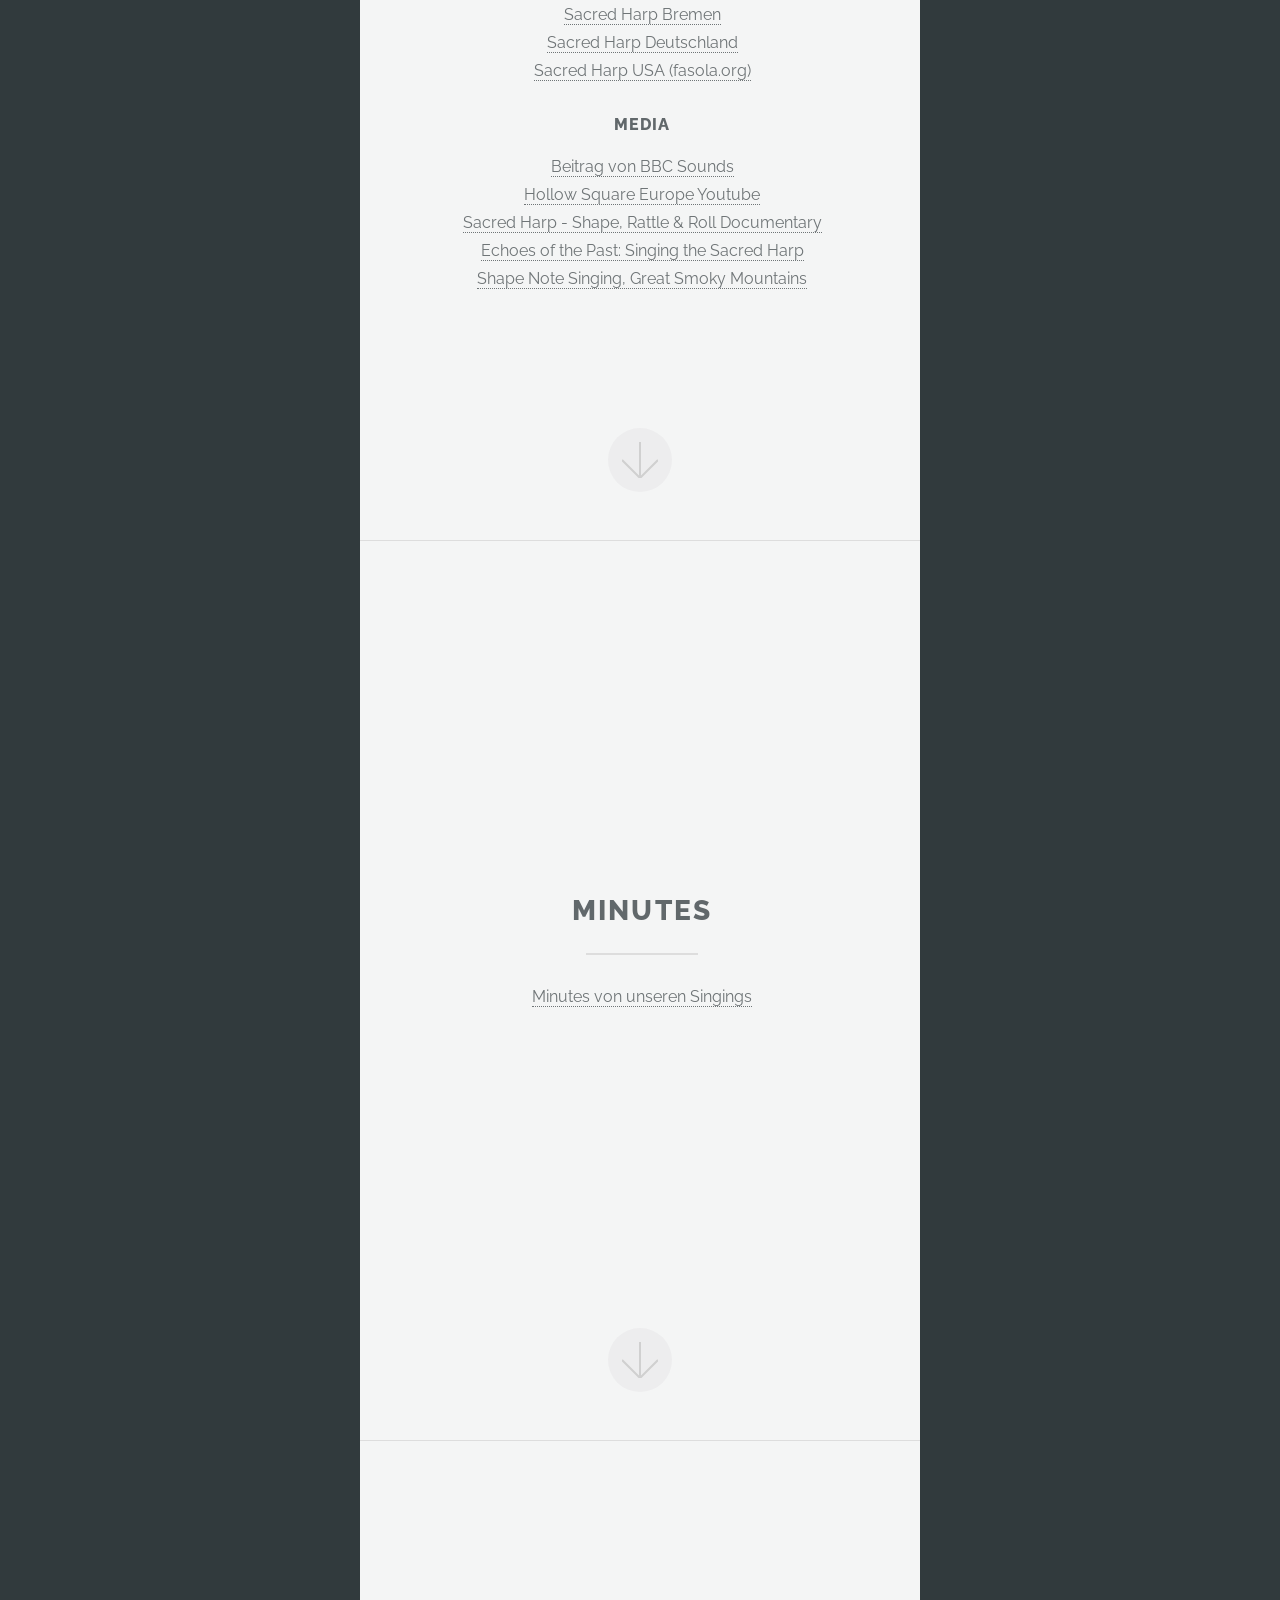
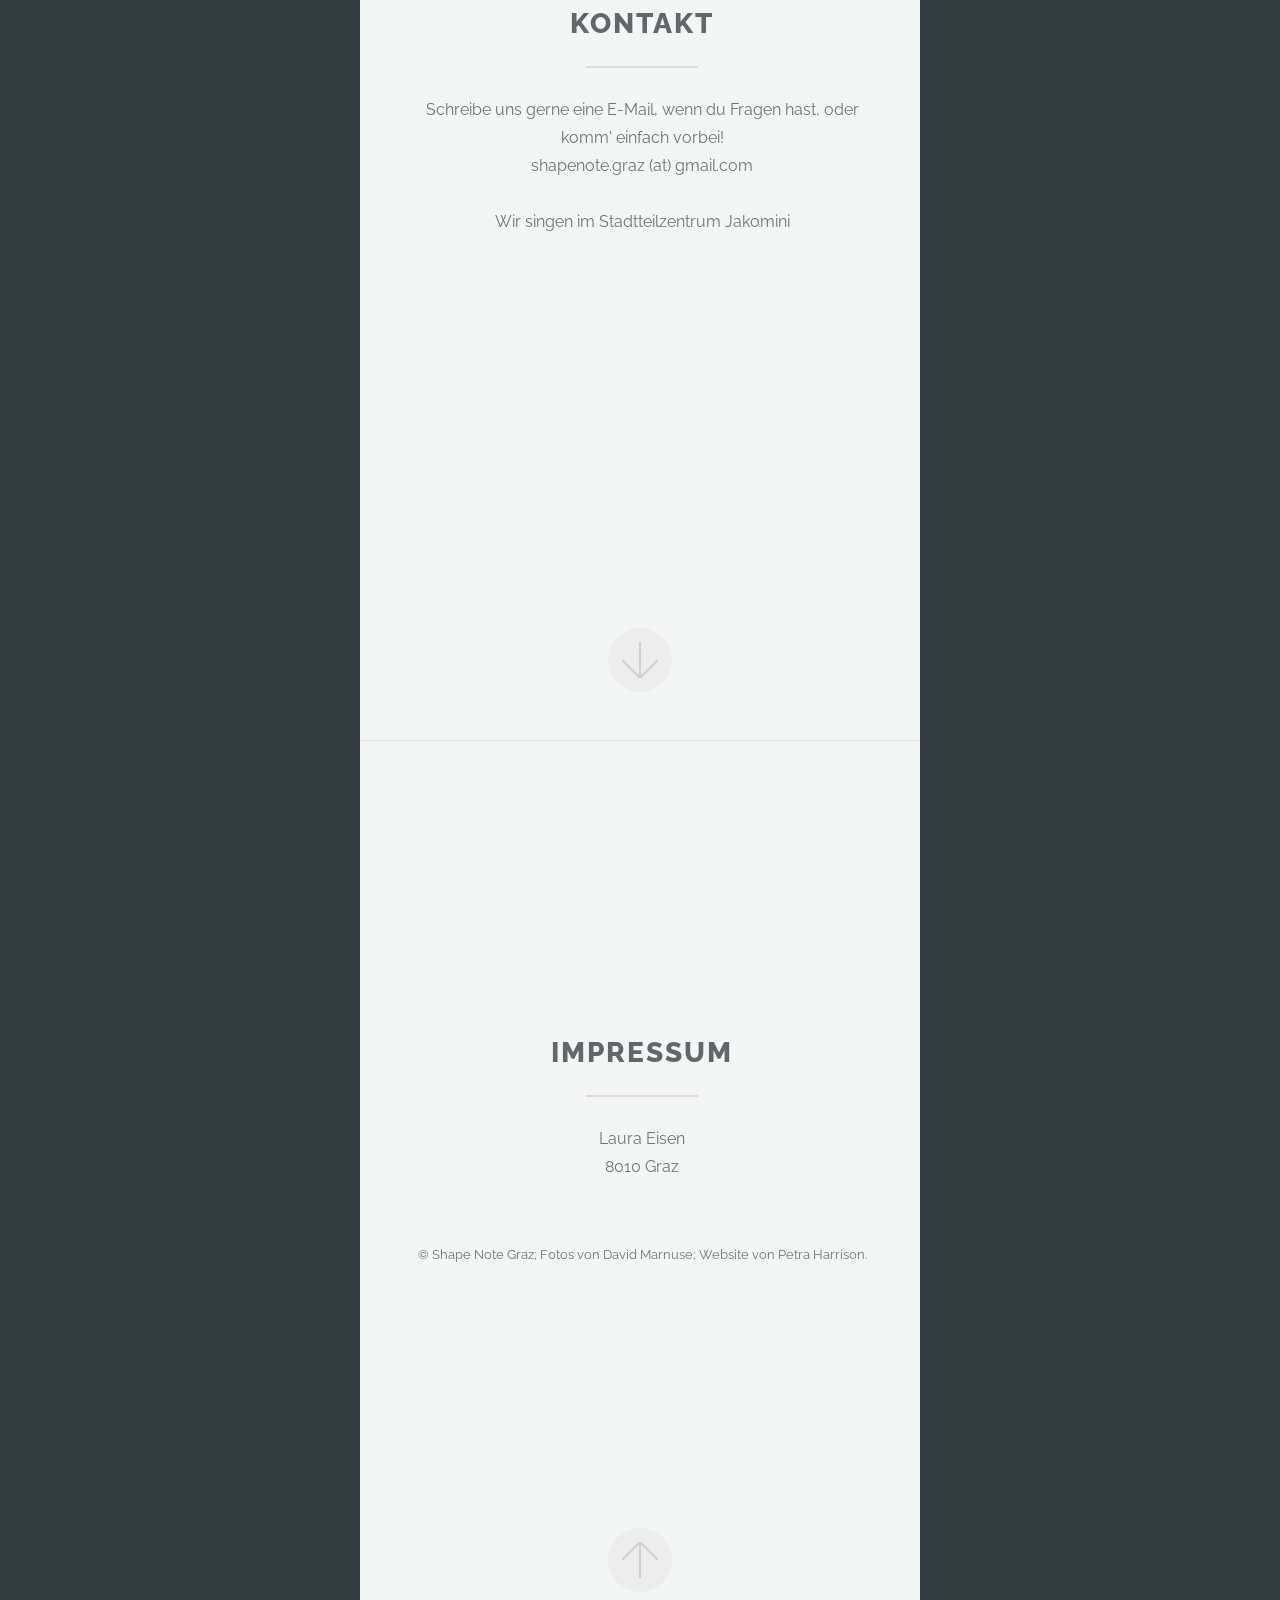
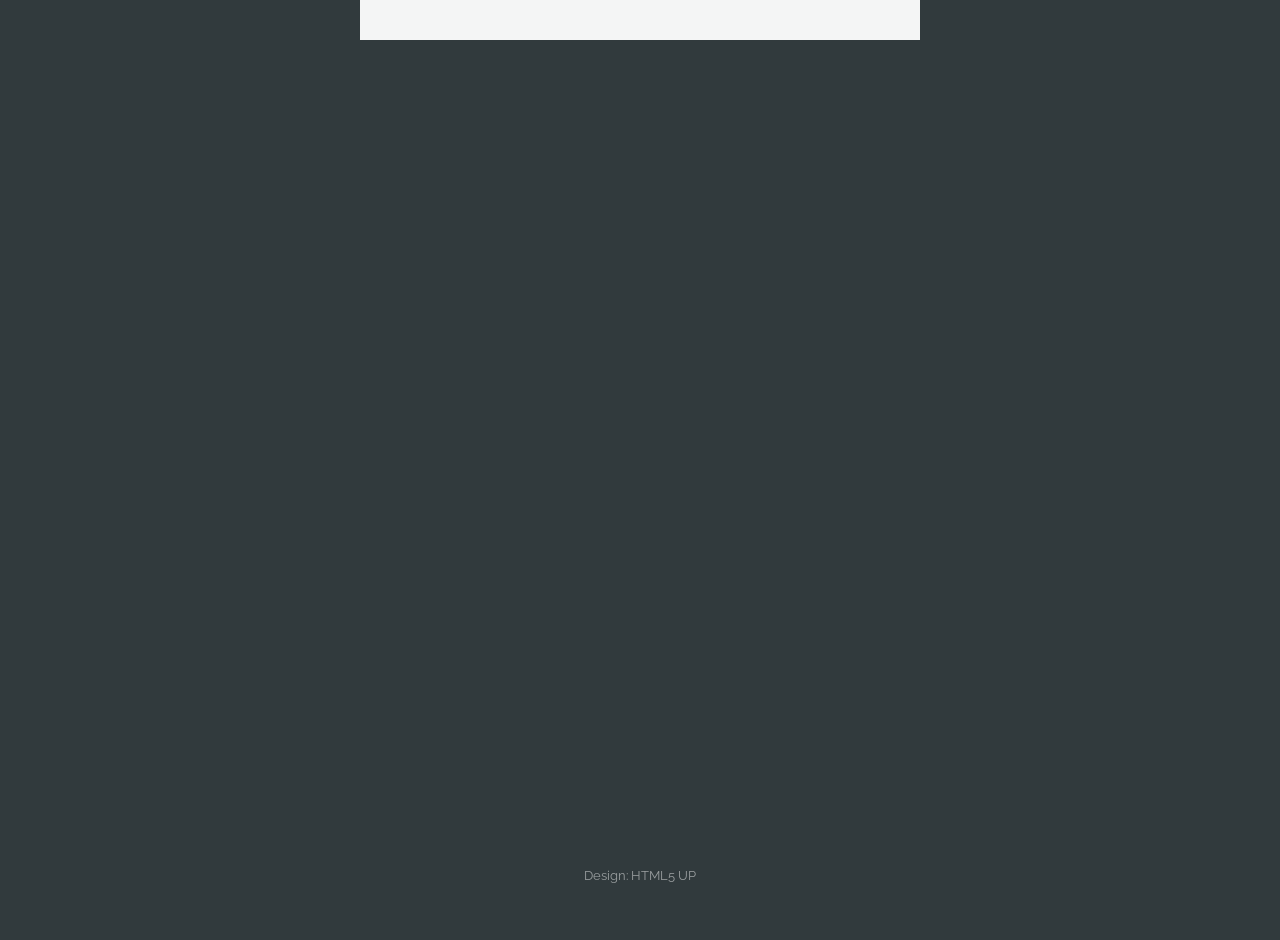
==== commit 44361c09: "dates" ====
--- a/index.html
+++ b/index.html
@@ -52,10 +52,8 @@
 						<br>
 						<br>
 						<strong>Nächste Termine</strong>
-							<br>Sonntag, 25. Oktober 2026 im Stadtteilzentrum Jakomini
 							<br>Sonntag, 08. November 2026 im Stadtteilzentrum Jakomini
 							<br>Sonntag, 22. November 2026 im Stadtteilzentrum Jakomini
-							<br>Sonntag, 06. Dezember 2026 im Stadtteilzentrum Jakomini
 							<br>Sonntag, 22. Dezember 2026 im Stadtteilzentrum Jakomini
 						
 
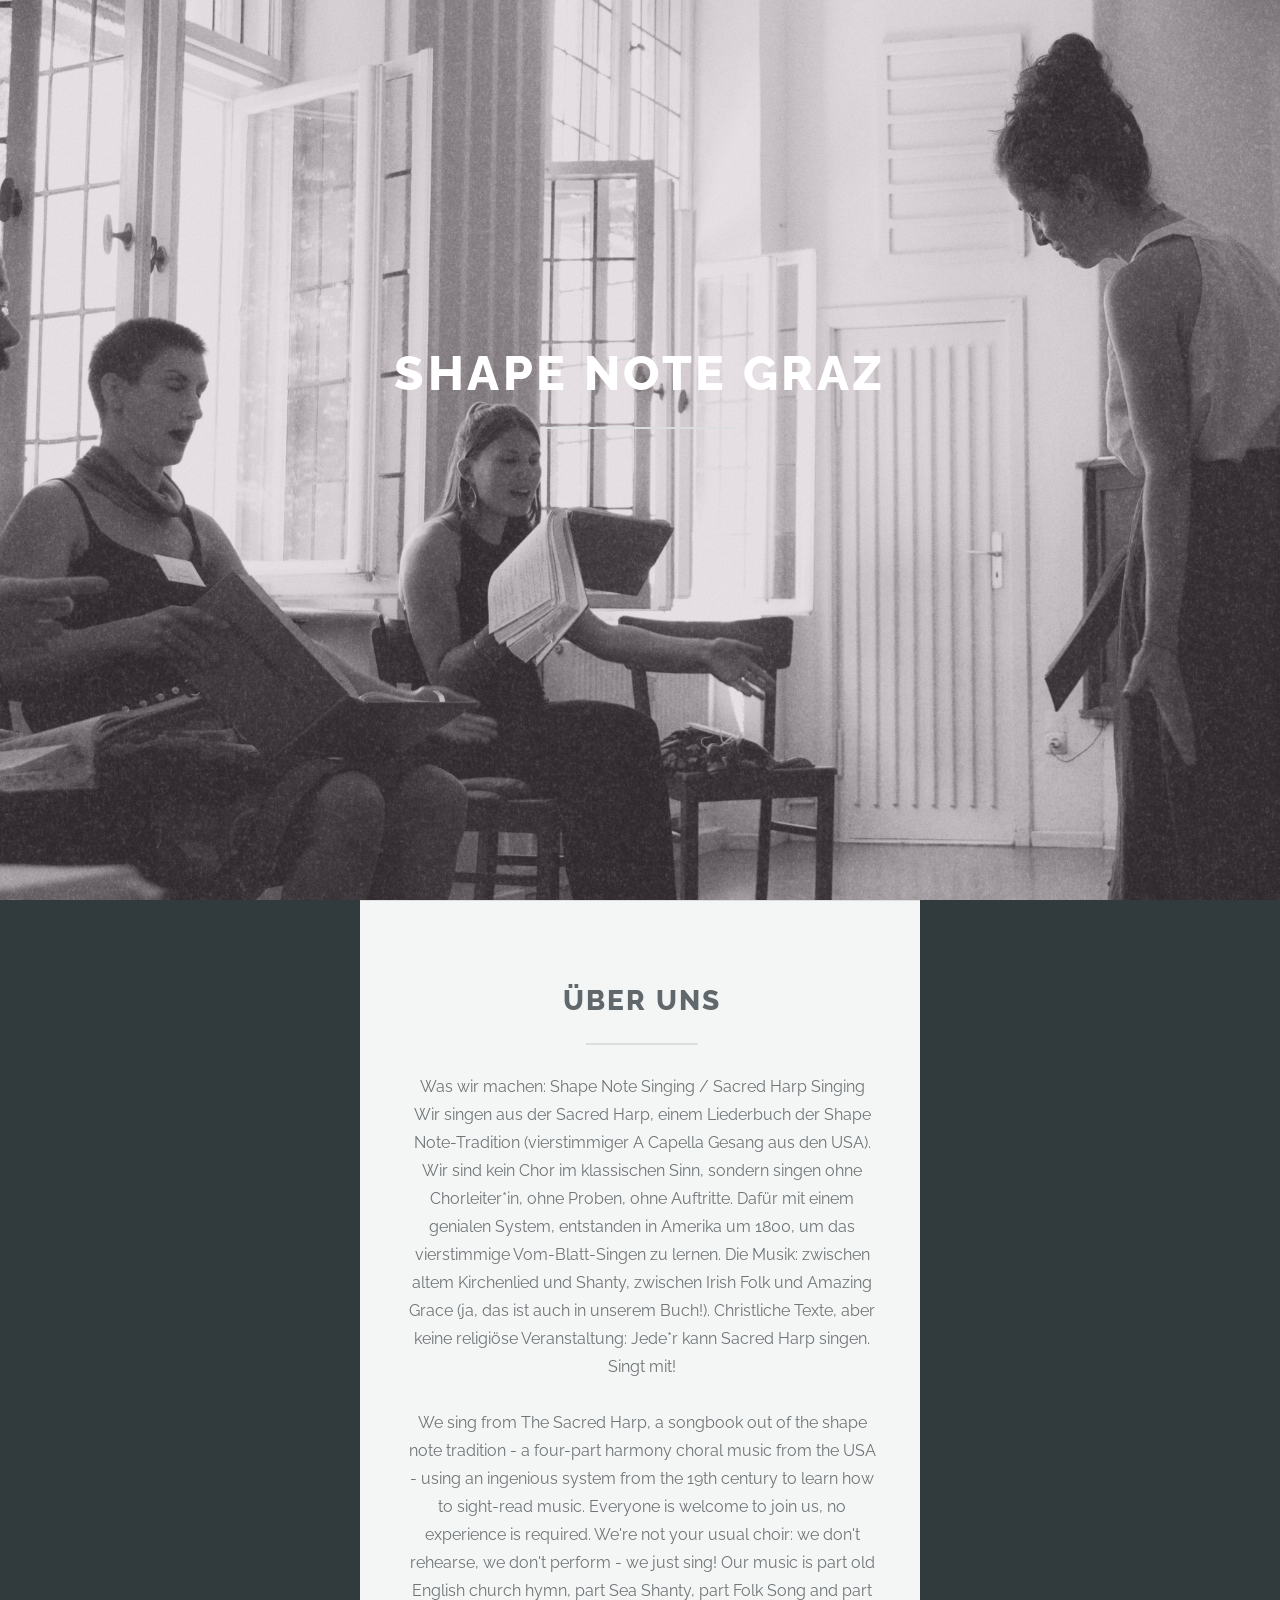
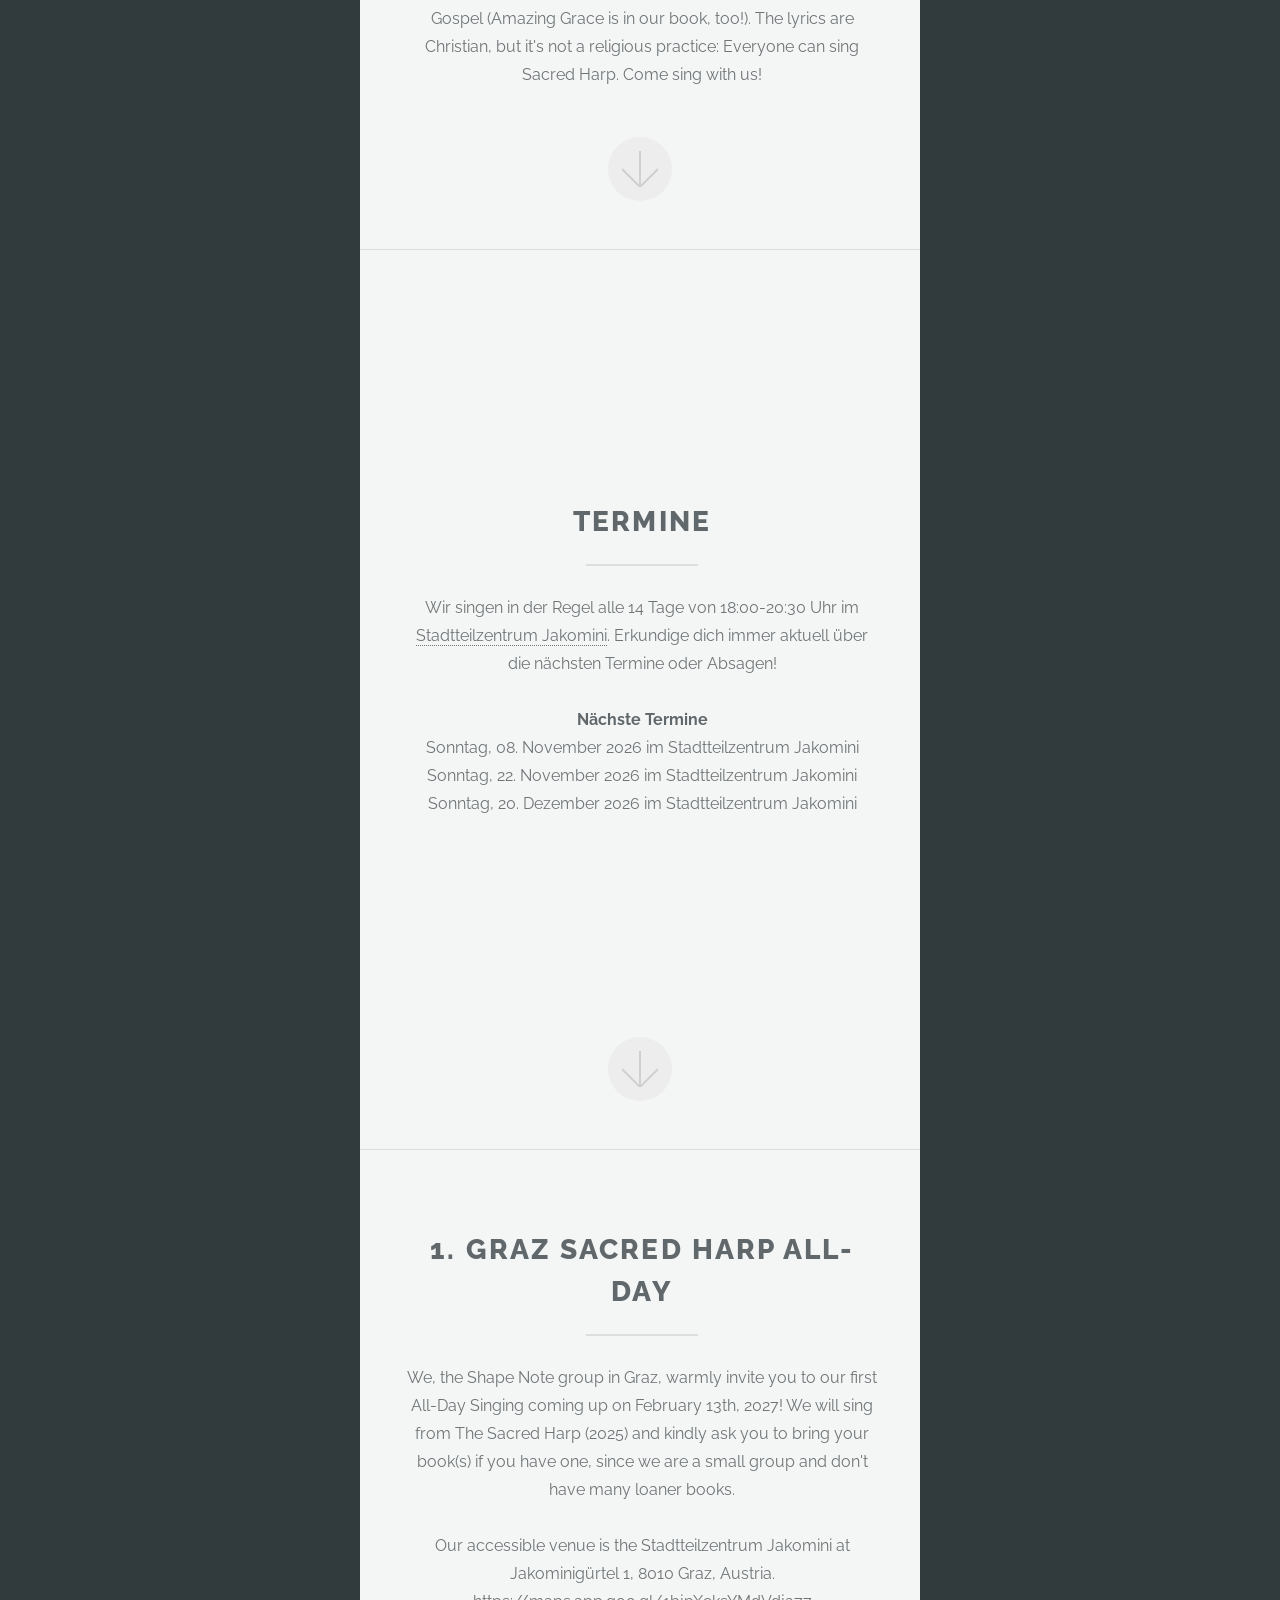
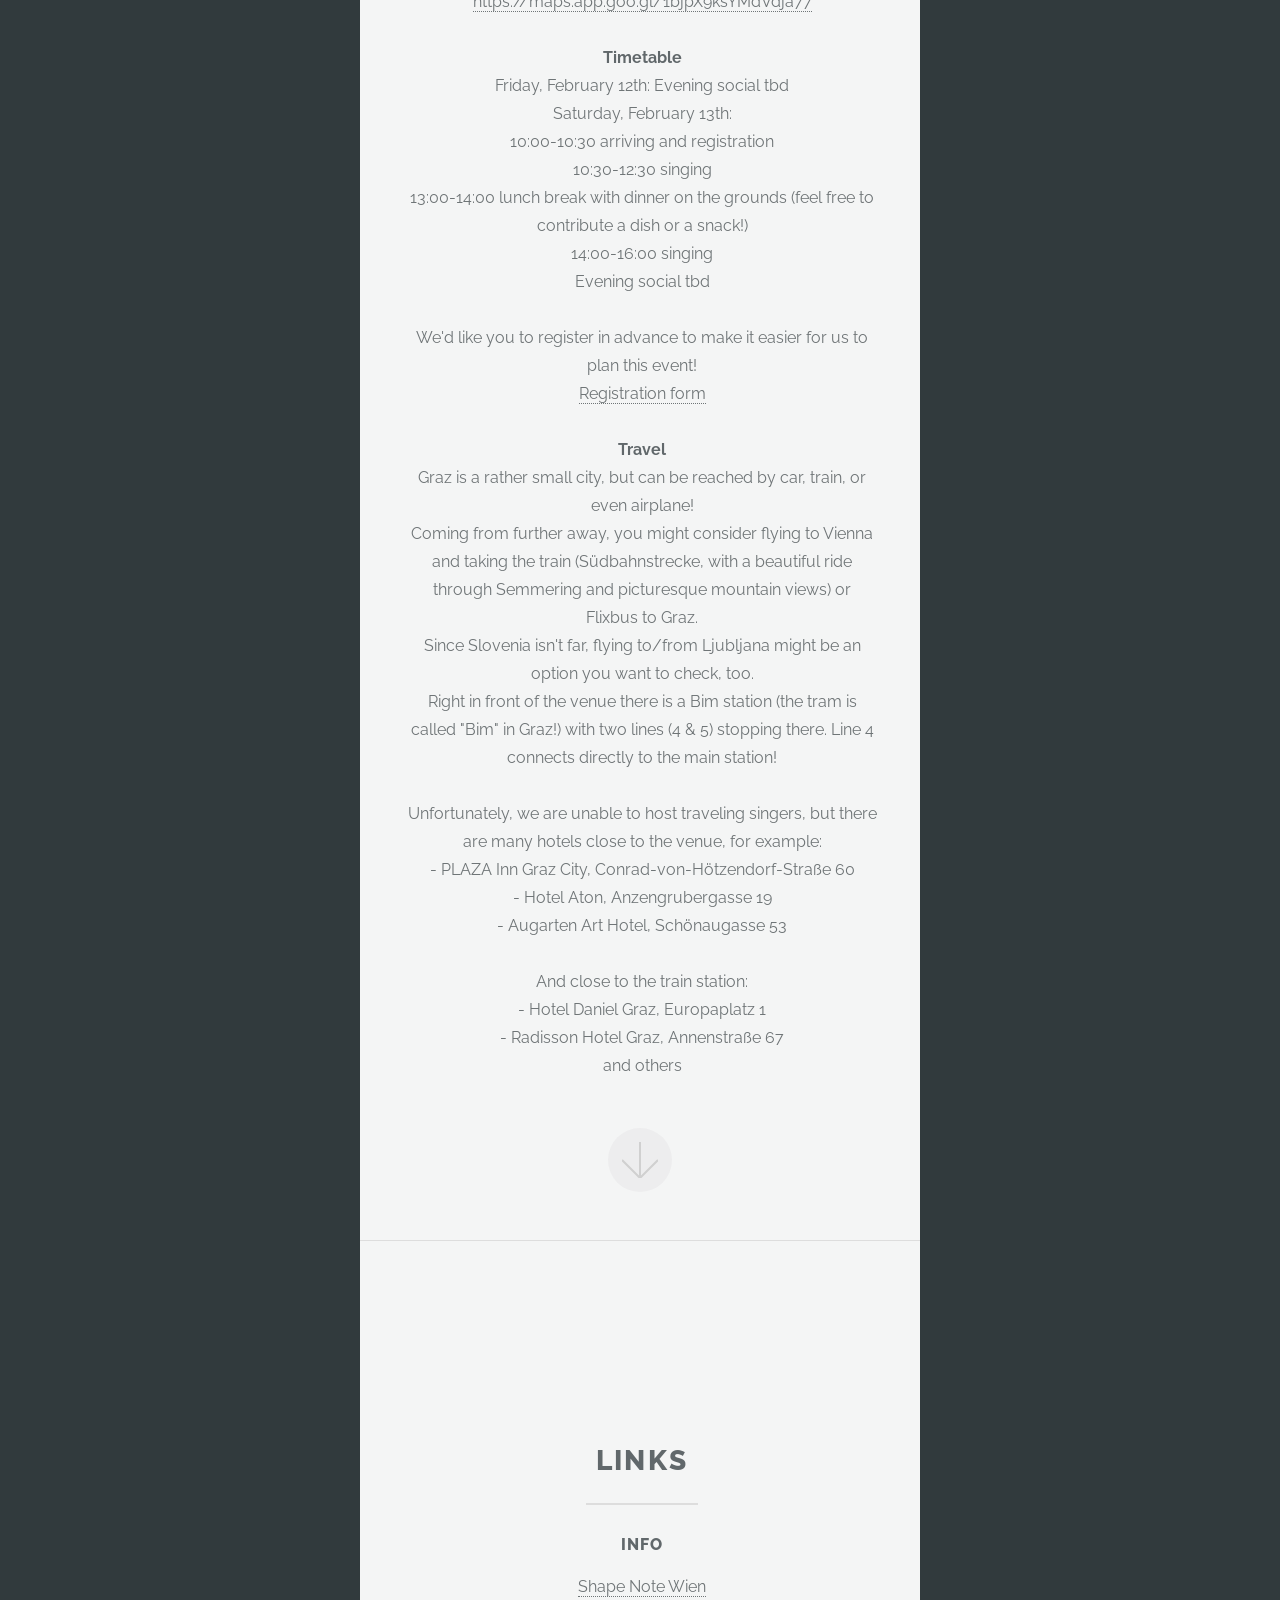
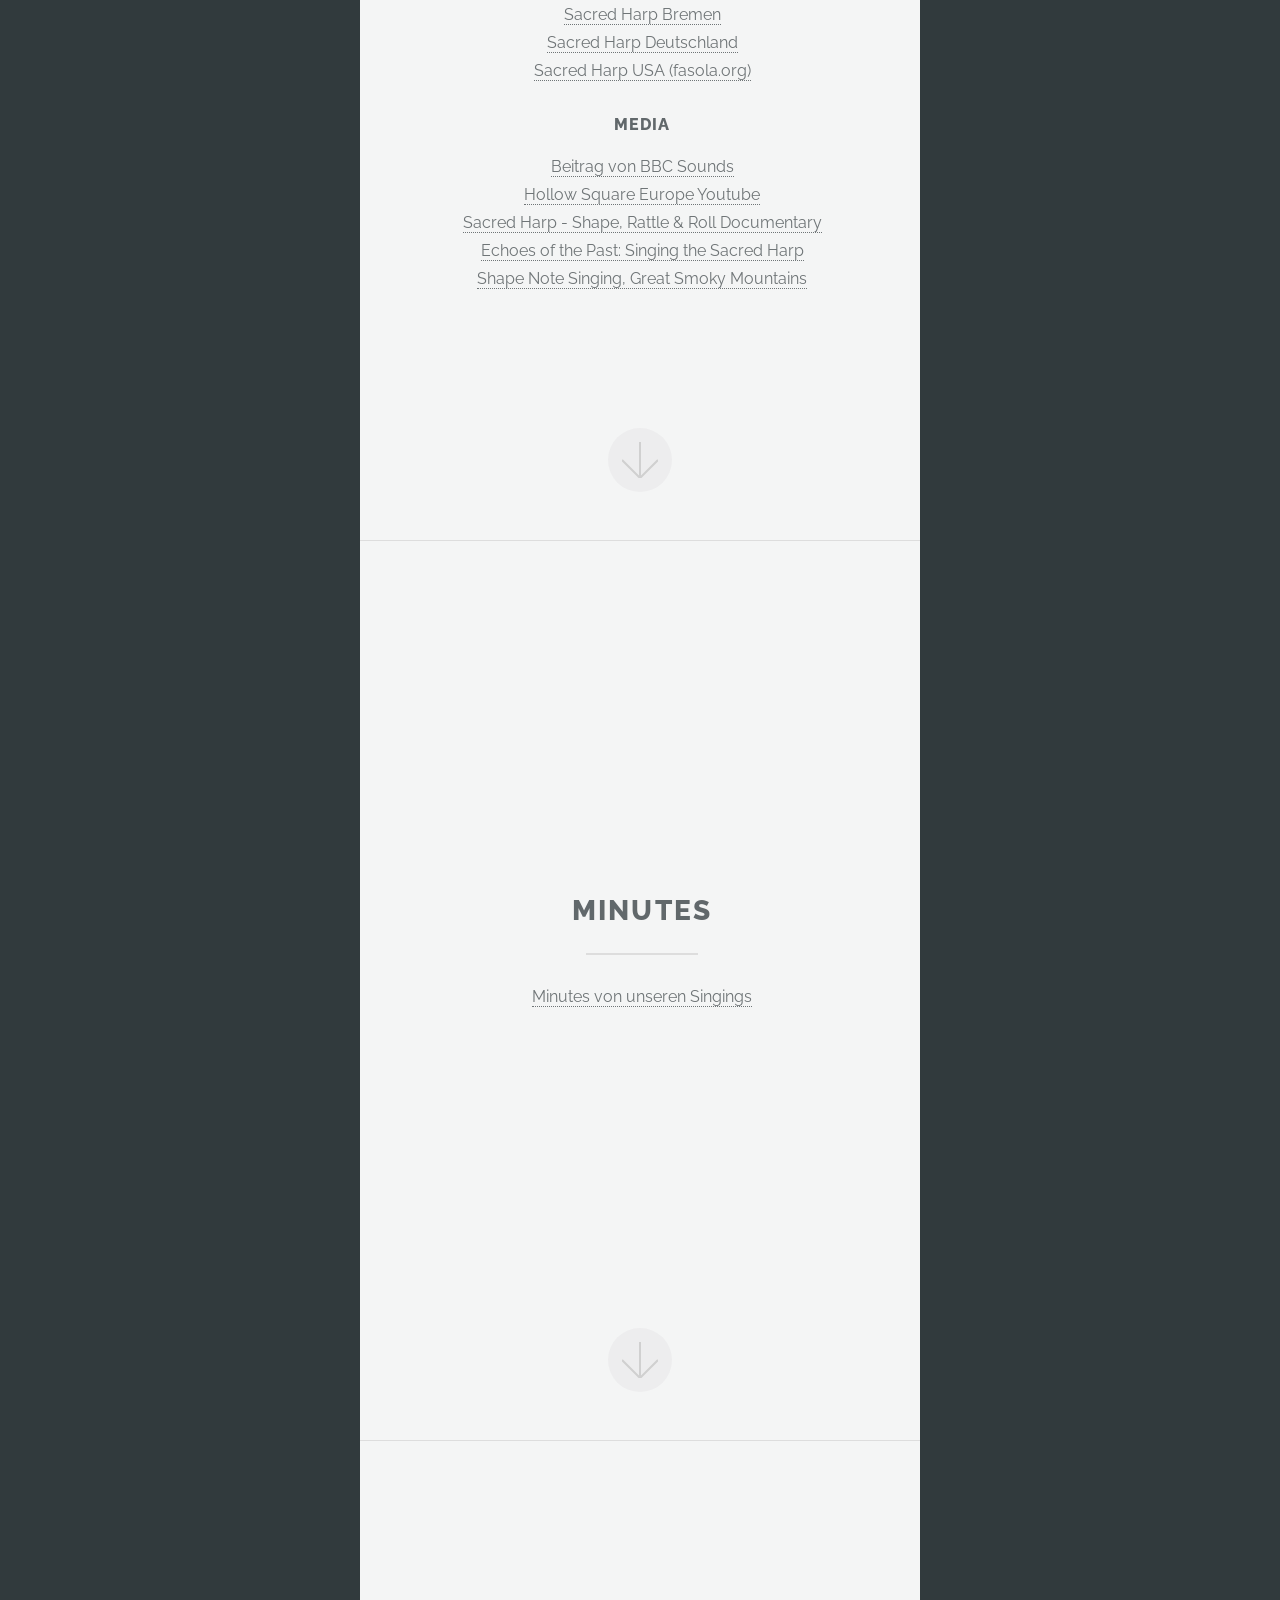
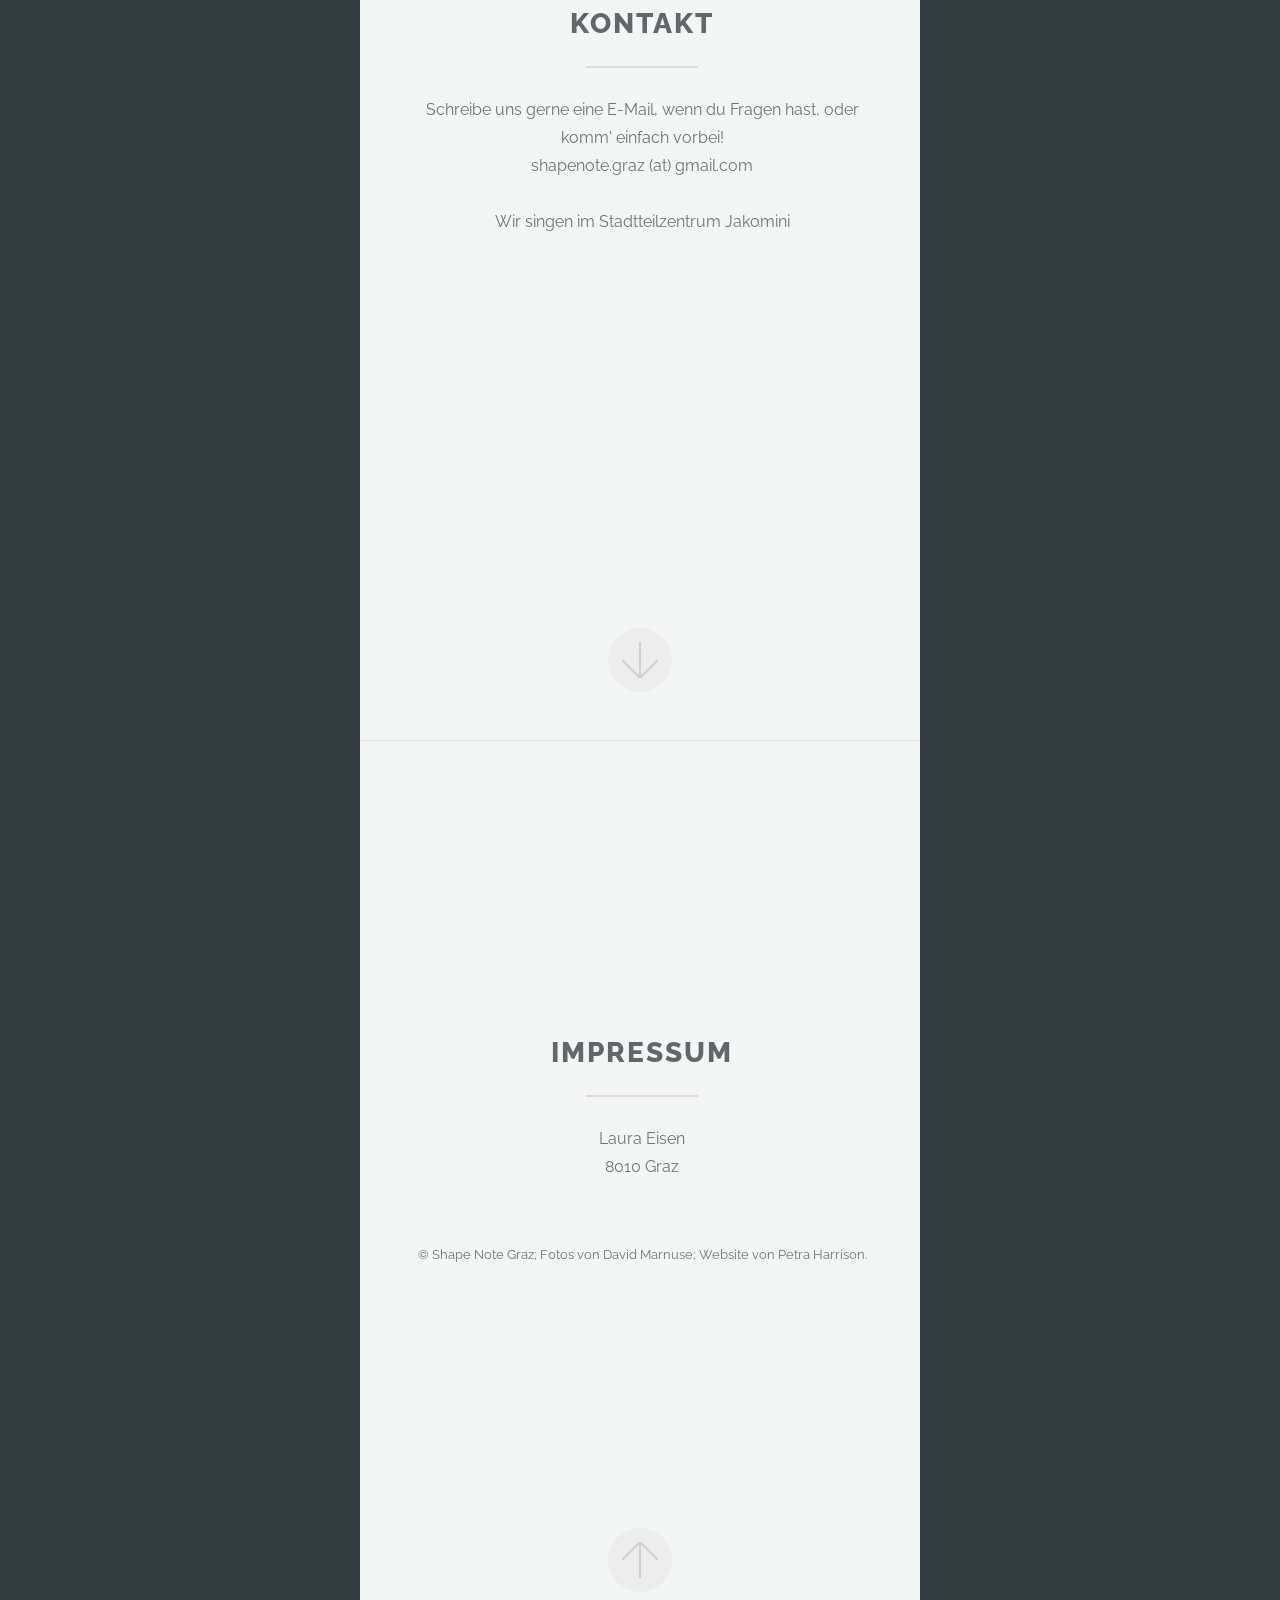
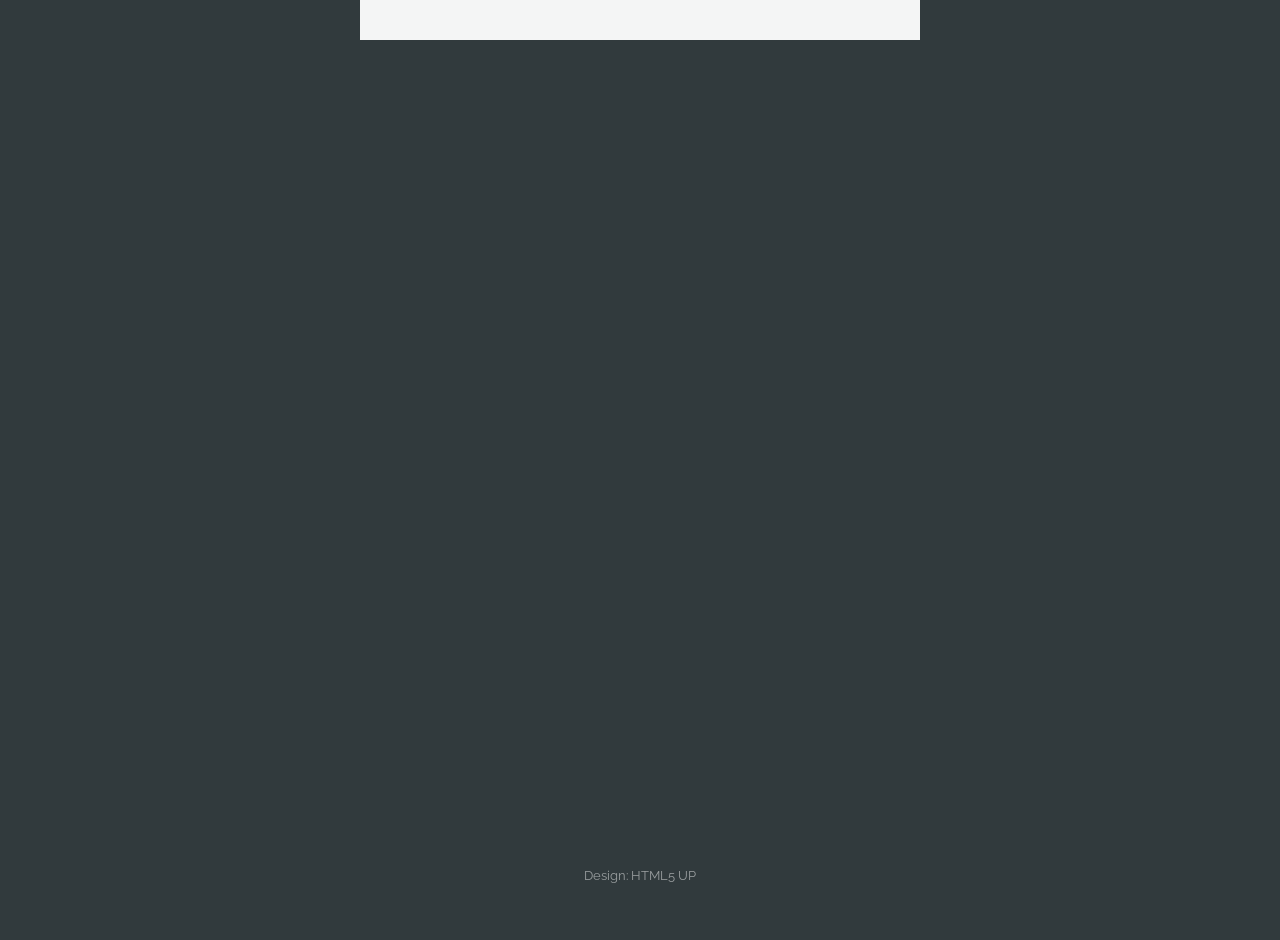
==== commit a8d36cc9: "dates changed" ====
--- a/index.html
+++ b/index.html
@@ -54,7 +54,7 @@
 						<strong>Nächste Termine</strong>
 							<br>Sonntag, 08. November 2026 im Stadtteilzentrum Jakomini
 							<br>Sonntag, 22. November 2026 im Stadtteilzentrum Jakomini
-							<br>Sonntag, 22. Dezember 2026 im Stadtteilzentrum Jakomini
+							<br>Sonntag, 20. Dezember 2026 im Stadtteilzentrum Jakomini
 						
 
 					</p>
